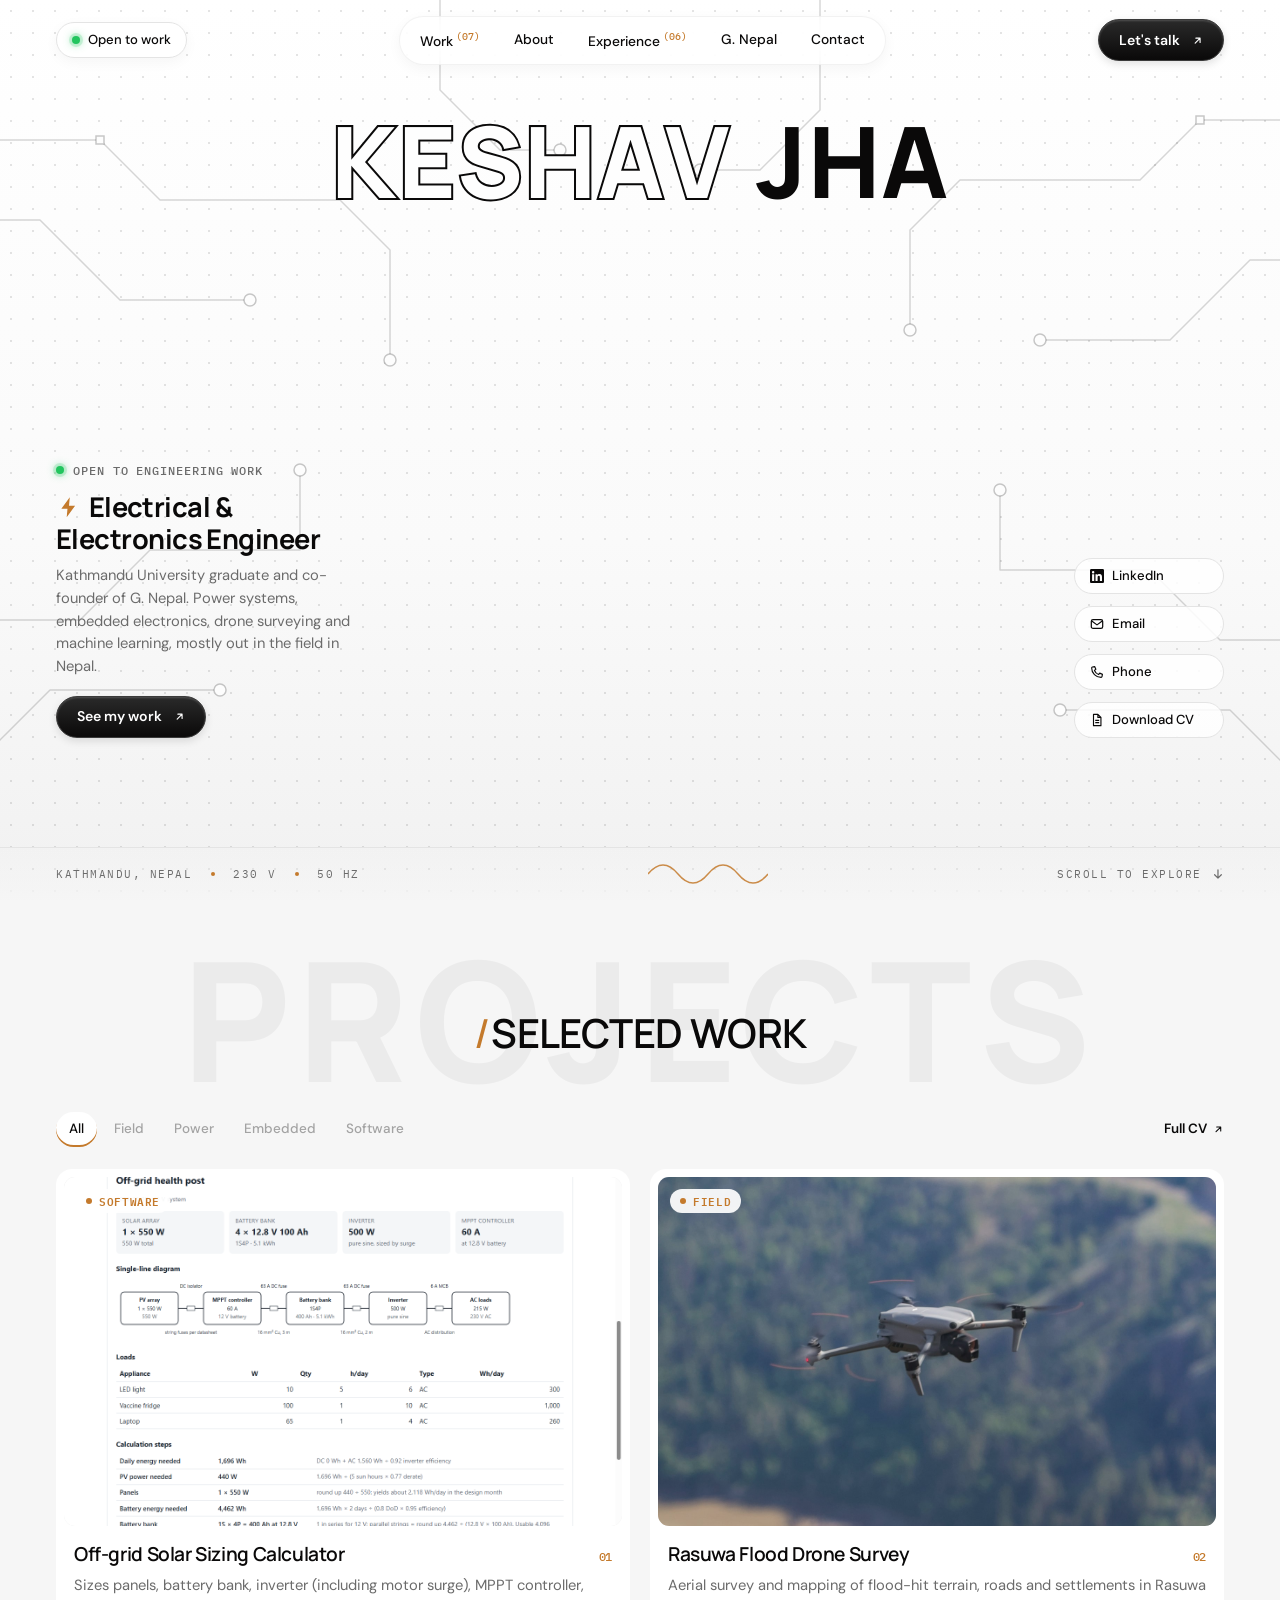
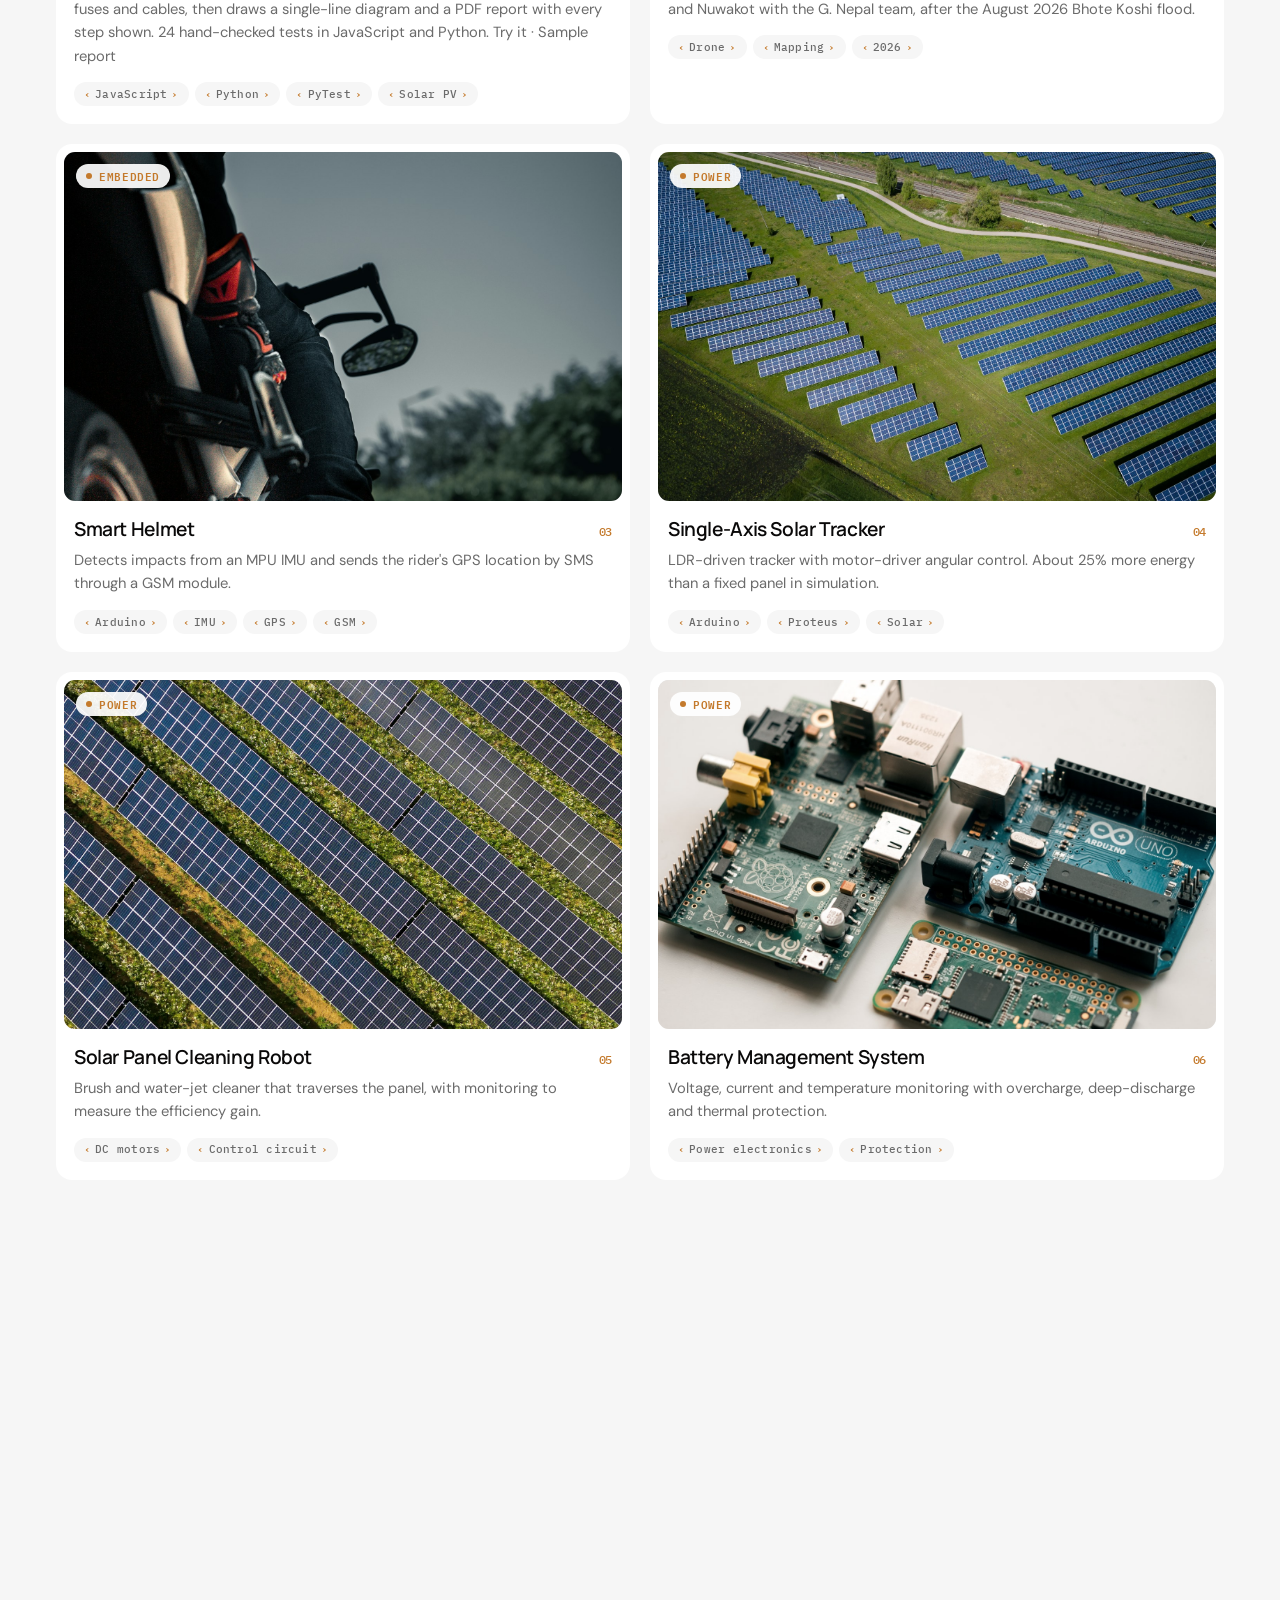
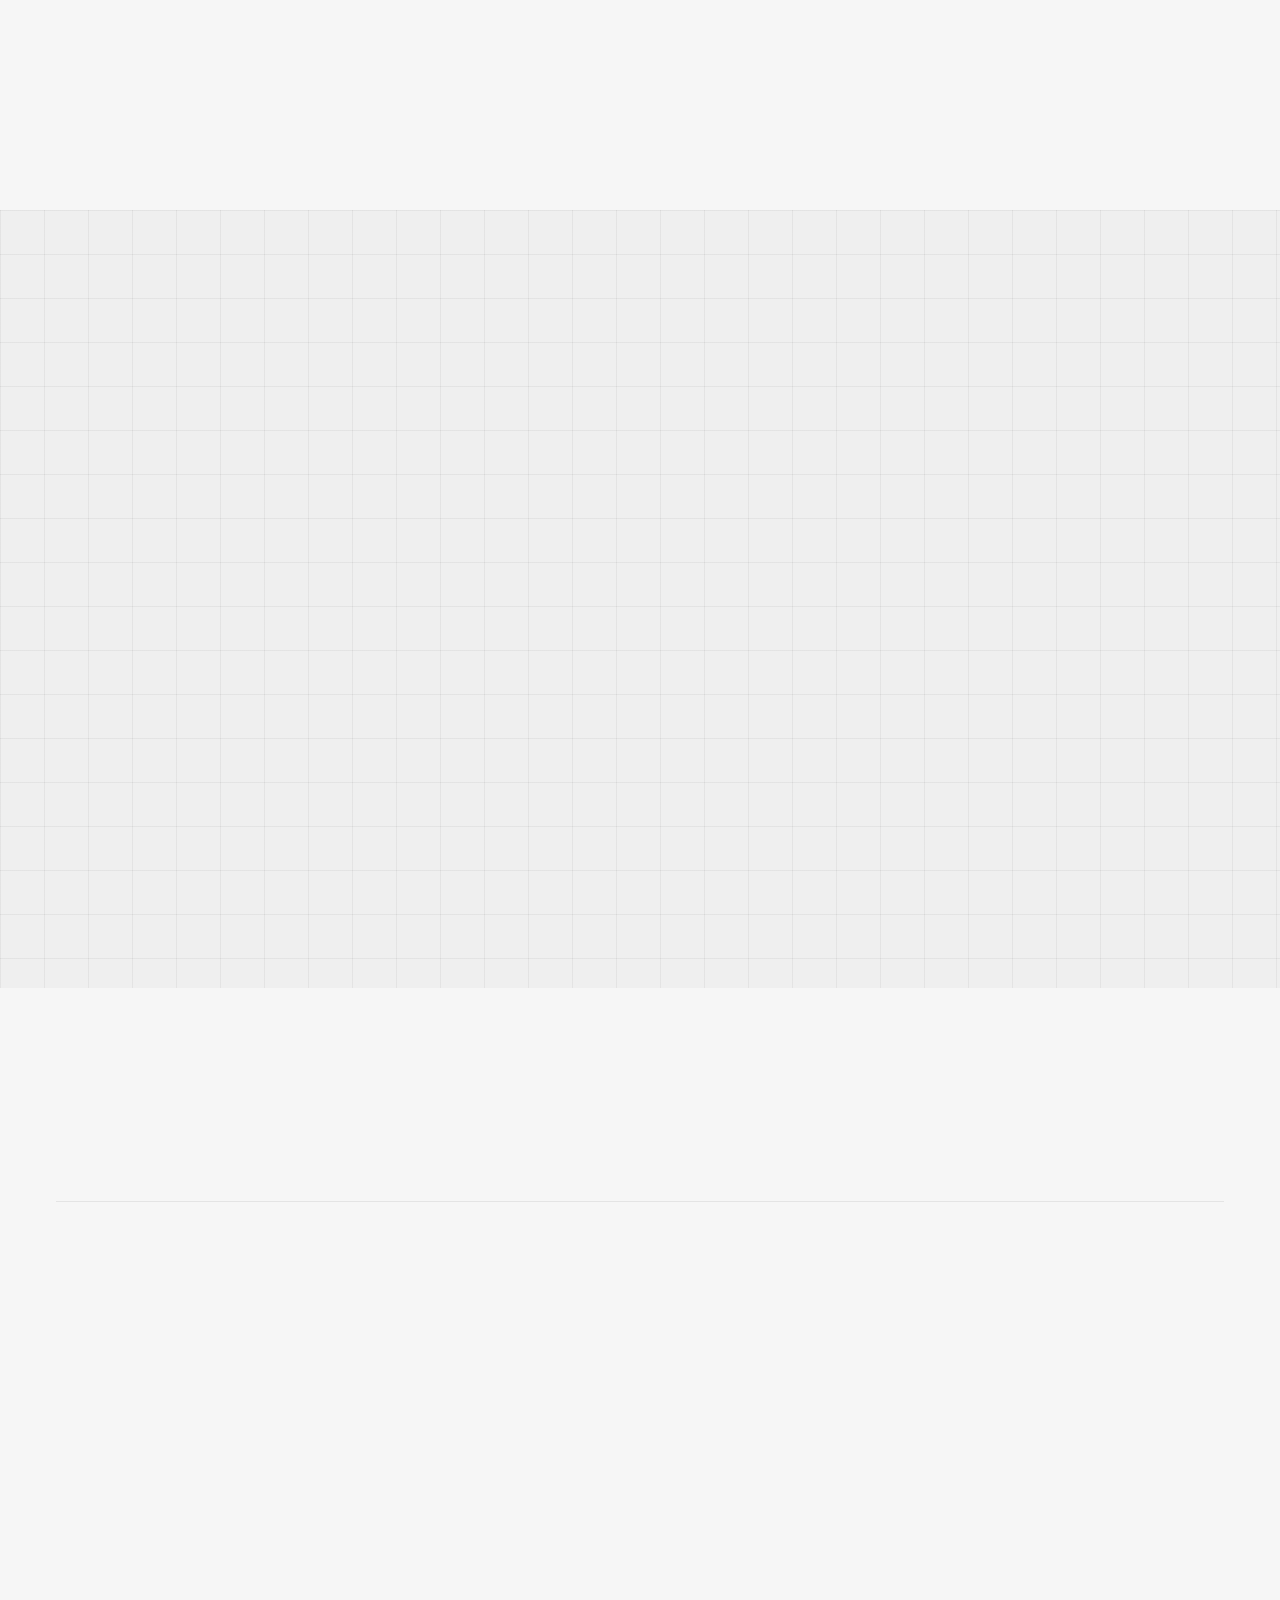
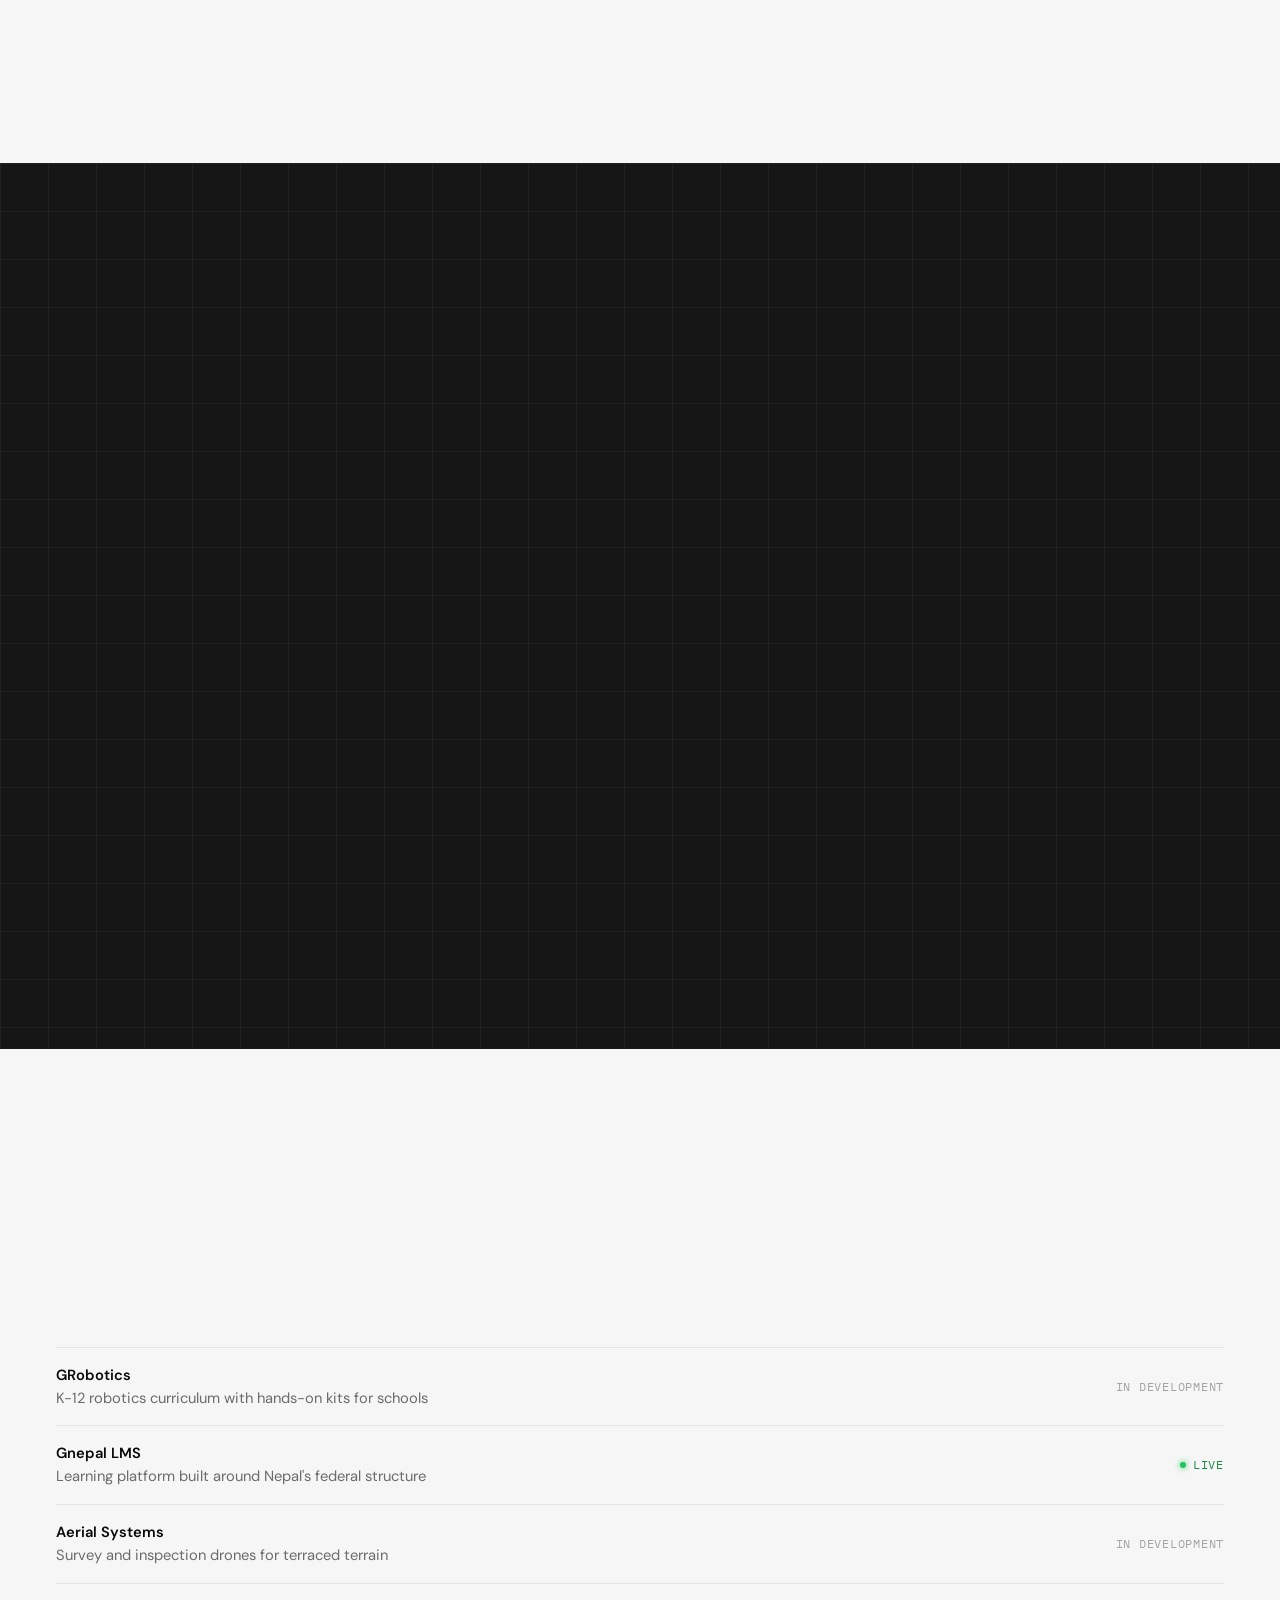
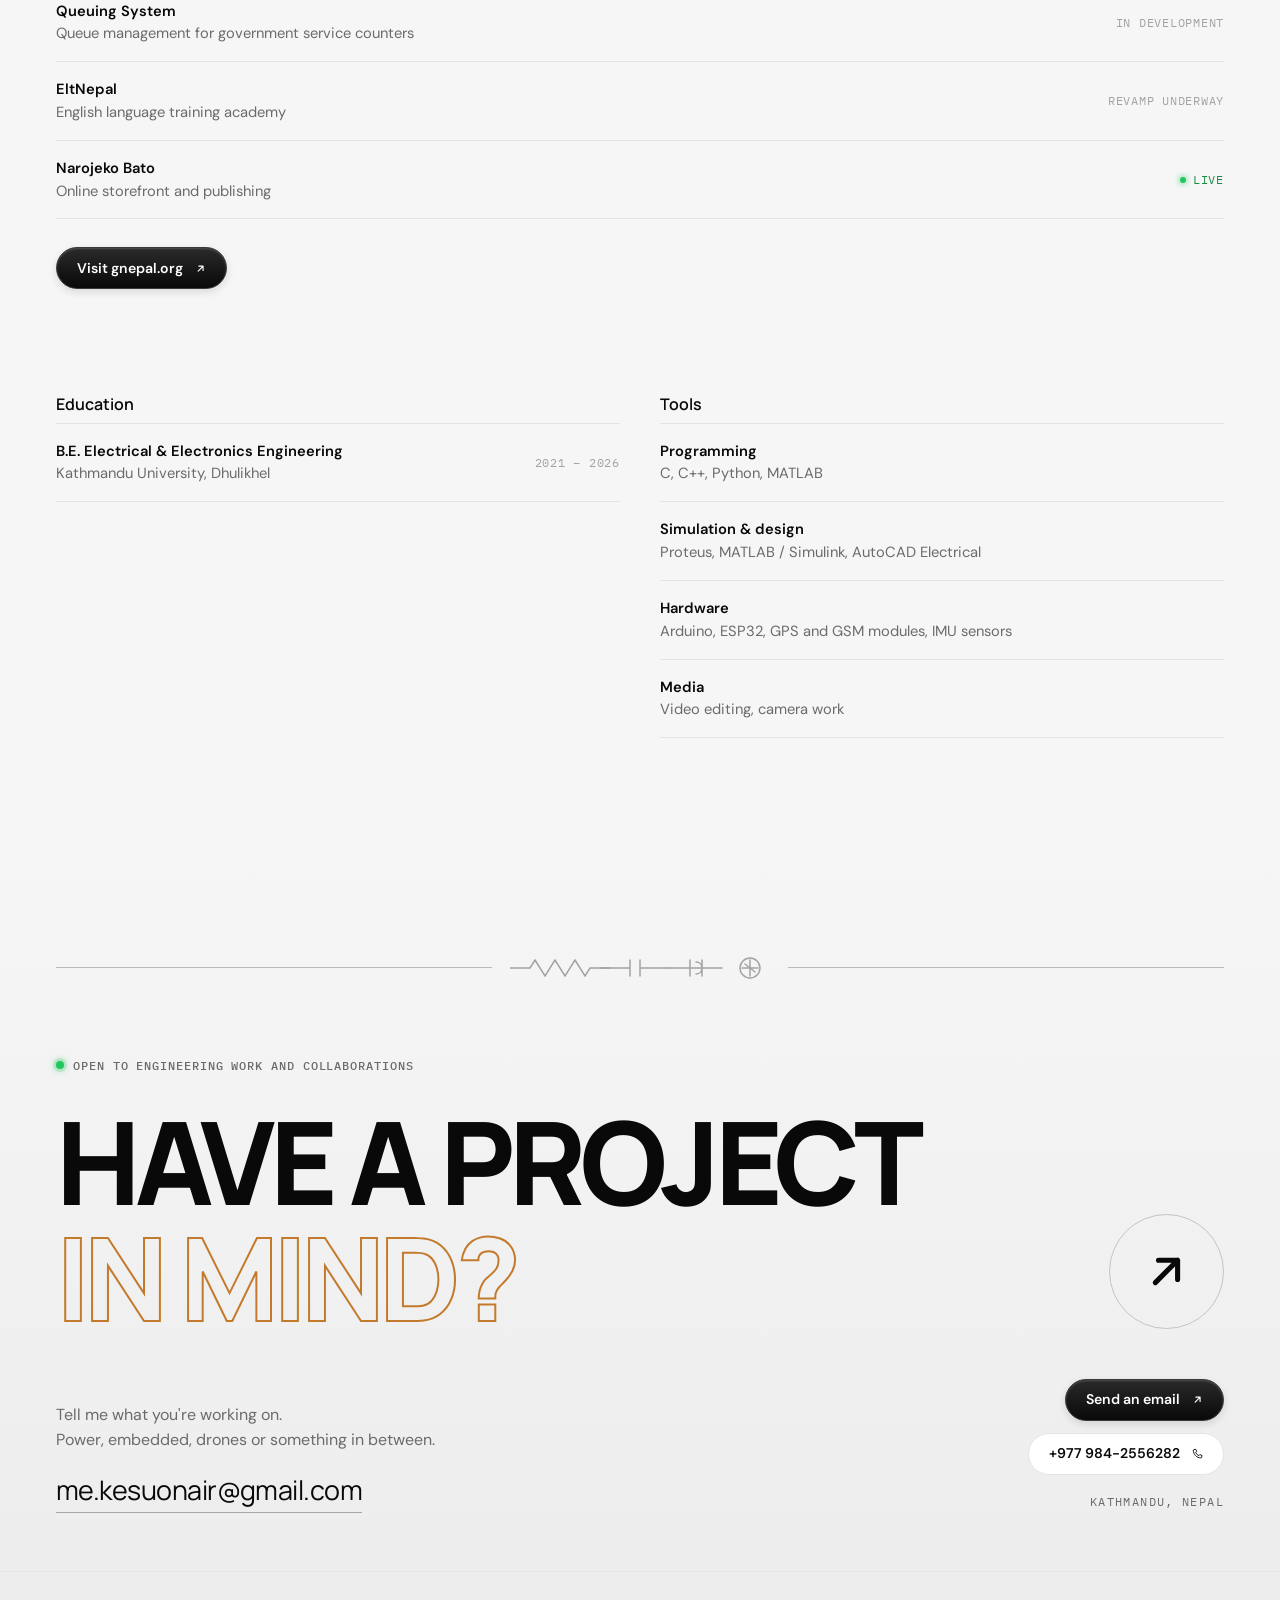
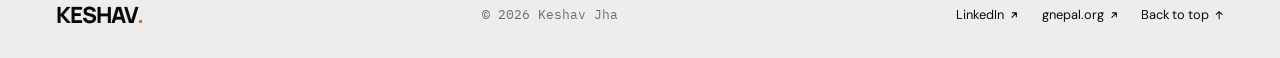
==== index.html @ dfeda7d0 "Portfolio site with solar sizing tool" ====
<!DOCTYPE html>
<html lang="en">
<head>
  <meta charset="UTF-8">
  <meta name="viewport" content="width=device-width, initial-scale=1.0">
  <title>Keshav Jha</title>
  <meta name="description" content="Keshav Jha. Electrical and Electronics Engineer, Kathmandu University graduate. Co-founder of G. Nepal.">
  <meta property="og:title" content="Keshav Jha">
  <meta property="og:description" content="Electrical and Electronics Engineer. Co-founder of G. Nepal.">
  <meta property="og:type" content="website">
  <link rel="preconnect" href="https://fonts.googleapis.com">
  <link rel="preconnect" href="https://fonts.gstatic.com" crossorigin>
  <link href="https://fonts.googleapis.com/css2?family=Manrope:wght@500;600;700;800&family=DM+Sans:ital,opsz,wght@0,9..40,400;0,9..40,500;0,9..40,600;1,9..40,400&family=IBM+Plex+Mono:wght@400;500&display=swap" rel="stylesheet">
  <link rel="stylesheet" href="style.css">
  <link rel="icon" href="data:image/svg+xml,<svg xmlns='http://www.w3.org/2000/svg' viewBox='0 0 100 100'><rect width='100' height='100' rx='20' fill='%230a0909'/><text x='50' y='68' font-size='52' font-family='Arial' font-weight='700' fill='%23fdfdfd' text-anchor='middle'>K</text></svg>">
</head>
<body>

  <svg width="0" height="0" style="position:absolute" aria-hidden="true">
    <symbol id="i-arrow" viewBox="0 0 16 16"><path d="M4.5 11.5l7-7M5.5 4.5h6v6" fill="none" stroke="currentColor" stroke-width="1.6" stroke-linecap="round" stroke-linejoin="round"/></symbol>
    <symbol id="i-down" viewBox="0 0 16 16"><path d="M8 2.5v11M3.5 9L8 13.5 12.5 9" fill="none" stroke="currentColor" stroke-width="1.6" stroke-linecap="round" stroke-linejoin="round"/></symbol>
    <symbol id="i-up" viewBox="0 0 16 16"><path d="M8 13.5v-11M3.5 7L8 2.5 12.5 7" fill="none" stroke="currentColor" stroke-width="1.6" stroke-linecap="round" stroke-linejoin="round"/></symbol>
    <symbol id="i-plus" viewBox="0 0 16 16"><path d="M8 2.5v11M2.5 8h11" fill="none" stroke="currentColor" stroke-width="1.6" stroke-linecap="round"/></symbol>
    <symbol id="i-linkedin" viewBox="0 0 16 16"><path fill="currentColor" d="M1.5 0h13C15.33 0 16 .67 16 1.5v13c0 .83-.67 1.5-1.5 1.5h-13C.67 16 0 15.33 0 14.5v-13C0 .67.67 0 1.5 0zM2.4 6v7.6h2.4V6H2.4zm1.2-3.8a1.4 1.4 0 100 2.8 1.4 1.4 0 000-2.8zM6.3 6v7.6h2.4V9.8c0-1 .2-2 1.4-2 1.2 0 1.2 1.1 1.2 2.1v3.7h2.4V9.4c0-2.1-.45-3.6-2.9-3.6-1.2 0-1.95.65-2.3 1.25V6H6.3z"/></symbol>
    <symbol id="i-mail" viewBox="0 0 16 16"><rect x="1.5" y="3" width="13" height="10" rx="2" fill="none" stroke="currentColor" stroke-width="1.4"/><path d="M2 4.5l6 4.5 6-4.5" fill="none" stroke="currentColor" stroke-width="1.4" stroke-linejoin="round"/></symbol>
    <symbol id="i-phone" viewBox="0 0 16 16"><path d="M5.3 1.8l1.4 3.1-1.6 1.3a8.6 8.6 0 004.7 4.7l1.3-1.6 3.1 1.4-.5 2.6c-.1.5-.5.8-1 .8C6.7 14.1 1.9 9.3 1.9 3.3c0-.5.3-.9.8-1l2.6-.5z" fill="none" stroke="currentColor" stroke-width="1.3" stroke-linejoin="round"/></symbol>
    <symbol id="i-doc" viewBox="0 0 16 16"><path d="M4 1.5h5l3.5 3.5v9.5H4z M9 1.5V5h3.5M6 8.5h4.5M6 11h4.5" fill="none" stroke="currentColor" stroke-width="1.3" stroke-linejoin="round"/></symbol>
    <symbol id="i-bolt" viewBox="0 0 16 16"><path d="M9 1.5L3.5 9h4l-.5 5.5L12.5 7h-4z" fill="currentColor"/></symbol>
    <symbol id="i-globe" viewBox="0 0 16 16"><circle cx="8" cy="8" r="6.5" fill="none" stroke="currentColor" stroke-width="1.3"/><path d="M1.5 8h13M8 1.5c2 2 2 11 0 13M8 1.5c-2 2-2 11 0 13" fill="none" stroke="currentColor" stroke-width="1.3"/></symbol>
  </svg>

  <!-- Header -->
  <header class="nav" id="nav">
    <div class="wrap">
      <a class="pill pill--status" href="#contact"><span class="dot"></span>Open to work</a>
      <nav class="nav-links" id="navLinks" aria-label="Sections">
        <a href="#work">Work<sup>(07)</sup></a>
        <a href="#about">About</a>
        <a href="#experience">Experience<sup>(06)</sup></a>
        <a href="#gnepal">G. Nepal</a>
        <a href="#contact">Contact</a>
      </nav>
      <div class="nav-right">
        <a class="btn" href="https://mail.google.com/mail/?view=cm&amp;fs=1&amp;to=me.kesuonair@gmail.com" target="_blank" rel="noopener">Let's talk <svg class="arrow"><use href="#i-arrow"/></svg></a>
        <button class="pill menu-toggle" id="menuToggle" type="button" aria-expanded="false" aria-controls="navLinks">Menu</button>
      </div>
    </div>
  </header>

  <main id="top">

    <!-- Hero -->
    <section class="hero" aria-label="Introduction">
      <svg class="traces" viewBox="0 0 1440 900" preserveAspectRatio="xMidYMid slice" aria-hidden="true">
        <g class="trace-lines" fill="none" stroke-width="1.5" stroke-linecap="round" stroke-linejoin="round">
          <path d="M0 140 H180 L240 200 H420 L470 250 V360" />
          <path d="M0 220 H120 L200 300 H330" />
          <path d="M0 620 H160 L230 550 H380 V470" />
          <path d="M60 900 V760 L130 690 H300" />
          <path d="M1440 120 H1280 L1220 180 H1040 L990 230 V330" />
          <path d="M1440 260 H1330 L1250 340 H1120" />
          <path d="M1440 640 H1300 L1230 570 H1080 V490" />
          <path d="M1380 900 V780 L1310 710 H1140" />
          <path d="M520 0 V90 L580 150 H640" />
          <path d="M900 0 V110 L840 170 H780" />
        </g>
        <g class="trace-pads" fill="none" stroke-width="1.5">
          <circle cx="470" cy="360" r="6"/><circle cx="330" cy="300" r="6"/><circle cx="380" cy="470" r="6"/><circle cx="300" cy="690" r="6"/>
          <circle cx="990" cy="330" r="6"/><circle cx="1120" cy="340" r="6"/><circle cx="1080" cy="490" r="6"/><circle cx="1140" cy="710" r="6"/>
          <circle cx="640" cy="150" r="6"/><circle cx="780" cy="170" r="6"/>
          <rect x="176" y="136" width="8" height="8"/><rect x="1276" y="116" width="8" height="8"/>
        </g>
        <g class="trace-pulse" fill="none" stroke-width="2" stroke-linecap="round" stroke-linejoin="round">
          <path d="M0 140 H180 L240 200 H420 L470 250 V360" />
          <path d="M1440 640 H1300 L1230 570 H1080 V490" />
          <path d="M0 620 H160 L230 550 H380 V470" />
          <path d="M1440 120 H1280 L1220 180 H1040 L990 230 V330" />
        </g>
      </svg>
      <div class="wrap">
        <h1 class="name" id="name" aria-label="Keshav Jha">
          <span class="word outline" aria-hidden="true">Keshav</span>
          <span class="word" aria-hidden="true">Jha</span>
        </h1>

        <div class="portrait" id="portrait">
          <img src="assets/keshav.png" alt="Portrait of Keshav Jha" fetchpriority="high"
               onerror="if(!this.dataset.tried){this.dataset.tried=1;this.src='assets/keshav.jpg'}else{document.body.classList.add('no-portrait')}">
          <span class="face" id="face" role="img" aria-label="Hover or tap to see the photo in colour"></span>
        </div>

        <div class="hero-left">
          <p class="eyebrow"><span class="dot"></span>Open to engineering work</p>
          <h2><svg class="bolt"><use href="#i-bolt"/></svg>Electrical &amp; Electronics Engineer</h2>
          <p>Kathmandu University graduate and co-founder of G. Nepal. Power systems, embedded electronics, drone surveying and machine learning, mostly out in the field in Nepal.</p>
          <a class="btn" href="#work">See my work <svg class="arrow"><use href="#i-arrow"/></svg></a>
        </div>

        <div class="socials">
          <a class="pill" href="https://linkedin.com/in/keshav-jha-248236212" target="_blank" rel="noopener"><svg><use href="#i-linkedin"/></svg>LinkedIn</a>
          <a class="pill" href="https://mail.google.com/mail/?view=cm&amp;fs=1&amp;to=me.kesuonair@gmail.com" target="_blank" rel="noopener"><svg><use href="#i-mail"/></svg>Email</a>
          <a class="pill" href="tel:+9779842556282"><svg><use href="#i-phone"/></svg>Phone</a>
          <a class="pill" href="cv/Keshav_Jha_CV.pdf" target="_blank" rel="noopener"><svg><use href="#i-doc"/></svg>Download CV</a>
        </div>
      </div>

      <div class="hero-foot">
        <div class="wrap">
          <span>Kathmandu, Nepal <i class="sep"></i> 230 V <i class="sep"></i> 50 Hz</span>
          <svg class="sine" viewBox="0 0 120 20" aria-hidden="true"><path d="M0 10 C10 -2 20 -2 30 10 S50 22 60 10 S80 -2 90 10 S110 22 120 10" fill="none" stroke="currentColor" stroke-width="1.5"/></svg>
          <a href="#work">Scroll to explore <svg class="arrow"><use href="#i-down"/></svg></a>
        </div>
      </div>
    </section>

    <!-- Work -->
    <section class="sec" id="work">
      <div class="wrap">
        <div class="head center">
          <p class="ghost rv" aria-hidden="true">Projects</p>
          <h2 class="rv"><span class="slash">/</span>Selected Work</h2>
        </div>

        <div class="work-bar rv">
          <div class="tabs" id="tabs" role="group" aria-label="Filter projects">
            <button type="button" data-filter="all" aria-pressed="true">All</button>
            <button type="button" data-filter="field" aria-pressed="false">Field</button>
            <button type="button" data-filter="power" aria-pressed="false">Power</button>
            <button type="button" data-filter="embedded" aria-pressed="false">Embedded</button>
            <button type="button" data-filter="software" aria-pressed="false">Software</button>
          </div>
          <a class="view-all" href="cv/Keshav_Jha_CV.pdf" target="_blank" rel="noopener">Full CV <svg class="arrow"><use href="#i-arrow"/></svg></a>
        </div>

        <div class="cards" id="cards">
          <article class="card rv" data-cat="power software">
            <a class="thumb" href="tools/solar-sizing/index.html" target="_blank" rel="noopener" aria-label="Open the off-grid solar sizing calculator">
              <img class="cover" src="assets/project-solar-tool.png" alt="" loading="lazy" onerror="this.remove()">
              <span class="badge">Software</span>
            </a>
            <div class="card-body">
              <h3>Off-grid Solar Sizing Calculator <span>01</span></h3>
              <p>Sizes panels, battery bank, inverter (including motor surge), MPPT controller, fuses and cables, then draws a single-line diagram and a PDF report with every step shown. 24 hand-checked tests in JavaScript and Python. <a href="tools/solar-sizing/index.html" target="_blank" rel="noopener">Try it</a> · <a href="tools/solar-sizing/sample-report.pdf" target="_blank" rel="noopener">Sample report</a></p>
              <div class="tags"><span>JavaScript</span><span>Python</span><span>PyTest</span><span>Solar PV</span></div>
            </div>
          </article>

          <article class="card rv" data-cat="field">
            <div class="thumb">
              <img class="cover" src="assets/project-rasuwa.jpg" alt="" loading="lazy" onerror="this.remove()">
              <span class="badge">Field</span>
            </div>
            <div class="card-body">
              <h3>Rasuwa Flood Drone Survey <span>02</span></h3>
              <p>Aerial survey and mapping of flood-hit terrain, roads and settlements in Rasuwa and Nuwakot with the G. Nepal team, after the August 2026 Bhote Koshi flood.</p>
              <div class="tags"><span>Drone</span><span>Mapping</span><span>2026</span></div>
            </div>
          </article>

          <article class="card rv" data-cat="embedded">
            <div class="thumb">
              <img class="cover" src="assets/project-helmet.jpg" alt="" loading="lazy" onerror="this.remove()">
              <span class="badge">Embedded</span>
            </div>
            <div class="card-body">
              <h3>Smart Helmet <span>03</span></h3>
              <p>Detects impacts from an MPU IMU and sends the rider's GPS location by SMS through a GSM module.</p>
              <div class="tags"><span>Arduino</span><span>IMU</span><span>GPS</span><span>GSM</span></div>
            </div>
          </article>

          <article class="card rv" data-cat="power embedded">
            <div class="thumb">
              <img class="cover" src="assets/project-tracker.jpg" alt="" loading="lazy" onerror="this.remove()">
              <span class="badge">Power</span>
            </div>
            <div class="card-body">
              <h3>Single-Axis Solar Tracker <span>04</span></h3>
              <p>LDR-driven tracker with motor-driver angular control. About 25% more energy than a fixed panel in simulation.</p>
              <div class="tags"><span>Arduino</span><span>Proteus</span><span>Solar</span></div>
            </div>
          </article>

          <article class="card rv" data-cat="power">
            <div class="thumb">
              <img class="cover" src="assets/project-cleaner.jpg" alt="" loading="lazy" onerror="this.remove()">
              <span class="badge">Power</span>
            </div>
            <div class="card-body">
              <h3>Solar Panel Cleaning Robot <span>05</span></h3>
              <p>Brush and water-jet cleaner that traverses the panel, with monitoring to measure the efficiency gain.</p>
              <div class="tags"><span>DC motors</span><span>Control circuit</span></div>
            </div>
          </article>

          <article class="card rv" data-cat="power">
            <div class="thumb">
              <img class="cover" src="assets/project-bms.jpg" alt="" loading="lazy" onerror="this.remove()">
              <span class="badge">Power</span>
            </div>
            <div class="card-body">
              <h3>Battery Management System <span>06</span></h3>
              <p>Voltage, current and temperature monitoring with overcharge, deep-discharge and thermal protection.</p>
              <div class="tags"><span>Power electronics</span><span>Protection</span></div>
            </div>
          </article>

          <article class="card rv" data-cat="embedded">
            <div class="thumb">
              <img class="cover" src="assets/project-alarm.jpg" alt="" loading="lazy" onerror="this.remove()">
              <span class="badge">Embedded</span>
            </div>
            <div class="card-body">
              <h3>Laser Security Alarm <span>07</span></h3>
              <p>LDR and laser intrusion detector with a latching 555 alarm. Simulated in Proteus, then built on a PCB.</p>
              <div class="tags"><span>LM358</span><span>555 timer</span><span>PCB</span></div>
            </div>
          </article>
        </div>
      </div>
    </section>

    <!-- About -->
    <section class="sec about" id="about">
      <div class="wrap about-grid">
        <p class="eyebrow rv">A little about me</p>
        <div>
          <h2 class="rv">Hey, my name's Keshav.<br><span class="muted">I like building things that get used.</span></h2>
          <p class="rv">Electrical and Electronics Engineer, graduated from Kathmandu University in 2026. Most of my coursework and project work was on the power side: hydropower, transmission, protection and solar.</p>
          <p class="rv">That included a short internship at the Nupche Likhu Hydropower Project and an agrivoltaics pilot in Dhulikhel with the Nepal Technology Innovation Center. Alongside that, embedded work with Arduino and ESP32, usually simulated in Proteus or MATLAB first, some machine learning in Python, and video editing and camera work when a project needs it.</p>
          <p class="rv">G. Nepal is a small company a few of us started in Kathmandu. It works on robotics, drones, AI and STEM education for schools and government offices. After the Bhote Koshi flood in August 2026 the team, including me, was sent to Rasuwa and Nuwakot for drone surveying and mapping.</p>
          <a class="btn light rv" href="cv/Keshav_Jha_CV.pdf" target="_blank" rel="noopener">Download my CV <svg class="arrow"><use href="#i-down"/></svg></a>
        </div>
      </div>
    </section>

    <!-- What I do -->
    <section class="sec" id="services">
      <div class="wrap">
        <div class="head left">
          <p class="ghost rv" aria-hidden="true">Skills</p>
          <h2 class="rv"><span class="slash">/</span>What I do</h2>
        </div>

        <div class="services" id="services-list">
          <div class="svc rv">
            <button type="button" class="svc-row" aria-expanded="false" aria-controls="svc1">
              <span class="num">[01]</span><h3>Power systems &amp; renewable energy</h3>
              <span class="icon"><svg class="arr"><use href="#i-arrow"/></svg><svg class="x"><use href="#i-plus"/></svg></span>
            </button>
            <div class="svc-panel" id="svc1"><div><p>Hydropower, switchyard and protection work from the Nupche Likhu internship and the Banepa 66/11 kV substation field study. Solar PV sizing and yield estimation from the agrivoltaics pilot.</p></div></div>
            <div class="svc-img" aria-hidden="true"><img src="assets/hero-1.jpg" alt="" loading="lazy" onerror="this.parentNode.remove()"></div>
          </div>

          <div class="svc rv">
            <button type="button" class="svc-row" aria-expanded="false" aria-controls="svc2">
              <span class="num">[02]</span><h3>Embedded electronics</h3>
              <span class="icon"><svg class="arr"><use href="#i-arrow"/></svg><svg class="x"><use href="#i-plus"/></svg></span>
            </button>
            <div class="svc-panel" id="svc2"><div><p>Arduino and ESP32 builds with IMU, GPS and GSM modules. Circuits are simulated in Proteus or MATLAB before they go on a board.</p></div></div>
            <div class="svc-img" aria-hidden="true"><img src="assets/hero-2.jpg" alt="" loading="lazy" onerror="this.parentNode.remove()"></div>
          </div>

          <div class="svc rv">
            <button type="button" class="svc-row" aria-expanded="false" aria-controls="svc3">
              <span class="num">[03]</span><h3>Drone surveying &amp; mapping</h3>
              <span class="icon"><svg class="arr"><use href="#i-arrow"/></svg><svg class="x"><use href="#i-plus"/></svg></span>
            </button>
            <div class="svc-panel" id="svc3"><div><p>Aerial survey and mapping of terrain, roads, bridges and settlements. Most recently in Rasuwa and Nuwakot after the 2026 Bhote Koshi flood, on deployment through the Prime Minister's Office.</p></div></div>
            <div class="svc-img" aria-hidden="true"><img src="assets/hero-3.jpg" alt="" loading="lazy" onerror="this.parentNode.remove()"></div>
          </div>

          <div class="svc rv">
            <button type="button" class="svc-row" aria-expanded="false" aria-controls="svc4">
              <span class="num">[04]</span><h3>AI &amp; machine learning</h3>
              <span class="icon"><svg class="arr"><use href="#i-arrow"/></svg><svg class="x"><use href="#i-plus"/></svg></span>
            </button>
            <div class="svc-panel" id="svc4"><div><p>Model development, training and evaluation in Python, and the data and digital systems side of G. Nepal's products, including the Gnepal LMS platform.</p></div></div>
            <div class="svc-img" aria-hidden="true"><img src="assets/hero-4.jpg" alt="" loading="lazy" onerror="this.parentNode.remove()"></div>
          </div>

          <div class="svc rv">
            <button type="button" class="svc-row" aria-expanded="false" aria-controls="svc5">
              <span class="num">[05]</span><h3>Video &amp; camera work</h3>
              <span class="icon"><svg class="arr"><use href="#i-arrow"/></svg><svg class="x"><use href="#i-plus"/></svg></span>
            </button>
            <div class="svc-panel" id="svc5"><div><p>Editing and camera work for project documentation and for G. Nepal's outreach with schools and government offices.</p></div></div>
            <div class="svc-img" aria-hidden="true"><img src="assets/hero-5.jpg" alt="" loading="lazy" onerror="this.parentNode.remove()"></div>
          </div>
        </div>
      </div>
    </section>

    <!-- Experience -->
    <section class="sec exp" id="experience">
      <div class="wrap">
        <div class="head left">
          <p class="ghost rv" aria-hidden="true">Journey</p>
          <h2 class="rv"><span class="slash">/</span>Experience</h2>
          <span class="aside rv">2021 – present</span>
        </div>

        <div class="jobs" id="jobs">
          <div class="job rv">
            <button type="button" class="job-row" aria-expanded="false" aria-controls="job1">
              <span><b>G. Nepal Pvt. Ltd.</b><span class="role">Co-founder · Kathmandu</span></span>
              <span class="when">2026 – present</span>
            </button>
            <div class="job-detail" id="job1"><div><ul>
              <li>Technology and R&amp;D company working on robotics, drones, AI, renewable energy and STEM education.</li>
              <li>Company strategy and engagement with government offices and schools.</li>
              <li>The AI, machine learning and digital systems side of the work, including the Gnepal LMS platform.</li>
            </ul></div></div>
          </div>

          <div class="job rv">
            <button type="button" class="job-row" aria-expanded="false" aria-controls="job2">
              <span><b>Rasuwa Flood Response</b><span class="role">Drone surveying and mapping · G. Nepal team, deployed through the Prime Minister's Office</span></span>
              <span class="when">Aug – Sep 2026</span>
            </button>
            <div class="job-detail" id="job2"><div><ul>
              <li>Went to Rasuwa and Nuwakot with G. Nepal's pilots and team after the 26 August 2026 Bhote Koshi flash flood.</li>
              <li>Aerial survey and mapping of damaged terrain, settlements, roads and bridges along the Rasuwa and Trishuli corridor for search, rescue and relief planning.</li>
            </ul></div></div>
          </div>

          <div class="job rv">
            <button type="button" class="job-row" aria-expanded="false" aria-controls="job3">
              <span><b>Agrivoltaics Research and Demonstration Project</b><span class="role">Nepal Technology Innovation Center (NTIC) · Funded by Prof. Sujith Ravi, Temple University · Dhulikhel</span></span>
              <span class="when">Completed</span>
            </button>
            <div class="job-detail" id="job3"><div><ul>
              <li>Electrical design and configuration of a pilot system that grows crops under solar PV.</li>
              <li>System sizing, structural layout planning, energy yield estimation and field monitoring of generation performance.</li>
            </ul></div></div>
          </div>

          <div class="job rv">
            <button type="button" class="job-row" aria-expanded="false" aria-controls="job4">
              <span><b>Nupche Likhu Hydropower Project</b><span class="role">Engineering Intern</span></span>
              <span class="when">1 month</span>
            </button>
            <div class="job-detail" id="job4"><div><ul>
              <li>Turbines, generators and auxiliary equipment on the generation side.</li>
              <li>Switchyard operations with circuit breakers, isolators, CTs, PTs and protection systems.</li>
              <li>Transmission line configuration, protection coordination and grid interconnection.</li>
            </ul></div></div>
          </div>

          <div class="job rv">
            <button type="button" class="job-row" aria-expanded="false" aria-controls="job5">
              <span><b>KU Leadership and Professional Development Club</b><span class="role">Secretary</span></span>
              <span class="when">1 year</span>
            </button>
            <div class="job-detail" id="job5"><div><ul>
              <li>Coordinated technical and professional development events.</li>
              <li>Managed official documentation and communication.</li>
            </ul></div></div>
          </div>

          <div class="job rv">
            <button type="button" class="job-row" aria-expanded="false" aria-controls="job6">
              <span><b>Kathmandu University</b><span class="role">B.E. Electrical &amp; Electronics Engineering · Dhulikhel</span></span>
              <span class="when">2021 – 2026</span>
            </button>
            <div class="job-detail" id="job6"><div><ul>
              <li>Power systems, switchgear and protection, control systems, embedded electronics.</li>
              <li>Field study of the Banepa 66/11 kV grid substation.</li>
            </ul></div></div>
          </div>
        </div>
      </div>
    </section>

    <!-- G. Nepal -->
    <section class="sec" id="gnepal">
      <div class="wrap">
        <div class="head left">
          <p class="ghost rv" aria-hidden="true">Company</p>
          <h2 class="rv"><span class="slash">/</span>G. Nepal</h2>
          <a class="aside rv" href="https://gnepal.org" target="_blank" rel="noopener">gnepal.org</a>
        </div>

        <p class="lead rv">A technology and R&amp;D company in Kathmandu. We research and prototype things internally, use them ourselves, then release them. Current ventures:</p>

        <ul class="rows rv">
          <li><span><b>GRobotics</b><i>K-12 robotics curriculum with hands-on kits for schools</i></span><span>In development</span></li>
          <li><span><b>Gnepal LMS</b><i>Learning platform built around Nepal's federal structure</i></span><span class="live">Live</span></li>
          <li><span><b>Aerial Systems</b><i>Survey and inspection drones for terraced terrain</i></span><span>In development</span></li>
          <li><span><b>Queuing System</b><i>Queue management for government service counters</i></span><span>In development</span></li>
          <li><span><b>EltNepal</b><i>English language training academy</i></span><span>Revamp underway</span></li>
          <li><span><b>Narojeko Bato</b><i>Online storefront and publishing</i></span><span class="live">Live</span></li>
        </ul>

        <a class="btn rv" href="https://gnepal.org" target="_blank" rel="noopener">Visit gnepal.org <svg class="arrow"><use href="#i-arrow"/></svg></a>
      </div>
    </section>

    <!-- Education and skills -->
    <section class="sec" id="education" style="padding-top:0">
      <div class="wrap">
        <div class="edu-grid rv">
          <div>
            <h3>Education</h3>
            <ul class="rows">
              <li><span><b>B.E. Electrical &amp; Electronics Engineering</b><i>Kathmandu University, Dhulikhel</i></span><span>2021 – 2026</span></li>
            </ul>
          </div>
          <div>
            <h3>Tools</h3>
            <ul class="rows">
              <li><span><b>Programming</b><i>C, C++, Python, MATLAB</i></span><span></span></li>
              <li><span><b>Simulation &amp; design</b><i>Proteus, MATLAB / Simulink, AutoCAD Electrical</i></span><span></span></li>
              <li><span><b>Hardware</b><i>Arduino, ESP32, GPS and GSM modules, IMU sensors</i></span><span></span></li>
              <li><span><b>Media</b><i>Video editing, camera work</i></span><span></span></li>
            </ul>
          </div>
        </div>
      </div>
    </section>

  </main>

  <!-- Contact -->
  <section class="contact" id="contact">
    <div class="schematic" aria-hidden="true">
      <span class="wire"></span>
      <svg viewBox="0 0 260 24" class="symbols"><g fill="none" stroke="currentColor" stroke-width="1.5" stroke-linejoin="round" stroke-linecap="round">
        <path d="M0 12h20l5-8 10 16 10-16 10 16 10-16 10 16 5-8h20"/>
        <path d="M90 12h30M120 4v16M130 4v16M130 12h30"/>
        <path d="M160 12h20M180 4v16M180 12h6M186 6c8 0 8 12 0 12M186 12h6M192 4v16M192 12h20"/>
        <circle cx="240" cy="12" r="10"/><path d="M232 12h16M240 4v16" stroke-dasharray="0 0"/><path d="M235 8l10 8"/>
      </g></svg>
      <span class="wire"></span>
    </div>
    <div class="wrap">
      <p class="eyebrow rv"><span class="dot"></span>Open to engineering work and collaborations</p>
      <h2 class="rv">Have a project<br><span class="outline">in mind?</span>
        <a class="circle" href="https://mail.google.com/mail/?view=cm&amp;fs=1&amp;to=me.kesuonair@gmail.com" target="_blank" rel="noopener" aria-label="Email Keshav"><svg><use href="#i-arrow"/></svg></a>
      </h2>
      <div class="contact-details rv">
        <div>
          <p>Tell me what you're working on.<br>Power, embedded, drones or something in between.</p>
          <a class="email" href="https://mail.google.com/mail/?view=cm&amp;fs=1&amp;to=me.kesuonair@gmail.com" target="_blank" rel="noopener">me.kesuonair@gmail.com</a>
        </div>
        <div class="contact-actions">
          <a class="btn" href="https://mail.google.com/mail/?view=cm&amp;fs=1&amp;to=me.kesuonair@gmail.com" target="_blank" rel="noopener">Send an email <svg class="arrow"><use href="#i-arrow"/></svg></a>
          <a class="btn light" href="tel:+9779842556282">+977 984-2556282 <svg class="arrow"><use href="#i-phone"/></svg></a>
          <span>Kathmandu, Nepal</span>
        </div>
      </div>
    </div>
  </section>

  <footer class="foot">
    <div class="wrap">
      <a class="wordmark" href="#top">Keshav<span>.</span></a>
      <p>© <span id="year"></span> Keshav Jha</p>
      <div>
        <a href="https://linkedin.com/in/keshav-jha-248236212" target="_blank" rel="noopener">LinkedIn <svg class="arrow"><use href="#i-arrow"/></svg></a>
        <a href="https://gnepal.org" target="_blank" rel="noopener">gnepal.org <svg class="arrow"><use href="#i-arrow"/></svg></a>
        <a href="#top">Back to top <svg class="arrow"><use href="#i-up"/></svg></a>
      </div>
    </div>
  </footer>

  <script src="script.js"></script>
</body>
</html>
---- style.css ----
/* ============================================================
   Keshav Jha — personal site
   Layout after Dymas Alfin's "Personal Portfolio Website — Animations"
   (Dribbble shot 26995447): light paper page, oversized outlined
   name behind a centred portrait, pill nav, ghost section titles,
   accordion rows, dark experience band, big contact headline.
   ============================================================ */

:root {
  --paper: #f6f6f6;
  --white: #ffffff;
  --ink: #0a0909;
  --ink-2: #6b6b6b;
  --ink-3: #a3a3a3;
  --line: #e4e4e4;
  --soft: #efefef;
  --dark: #161616;
  --dark-2: #2a2a2a;
  --green: #22c55e;
  --head: 'Manrope', 'Helvetica Neue', Arial, sans-serif;
  --body: 'DM Sans', 'Helvetica Neue', Arial, sans-serif;
  --mono: 'IBM Plex Mono', 'SFMono-Regular', Consolas, monospace;
  --accent: #c47a2c;   /* copper, like a PCB trace */
  --accent-soft: rgba(196,122,44,.14);
  --max: 1280px;
  --pad: clamp(16px, 4.5vw, 56px);
  --ease: cubic-bezier(.22, 1, .36, 1);
}

* { box-sizing: border-box; }
html { -webkit-text-size-adjust: 100%; scroll-behavior: smooth; overflow-x: clip; }
body {
  margin: 0;
  background: var(--paper);
  color: var(--ink);
  font-family: var(--body);
  font-size: 16px;
  line-height: 1.55;
  -webkit-font-smoothing: antialiased;
  overflow-x: clip;
}
body.locked { overflow: hidden; }
a { color: inherit; text-decoration: none; }
button { font: inherit; color: inherit; background: none; border: 0; padding: 0; cursor: pointer; }
img { max-width: 100%; display: block; }
h1, h2, h3 { font-family: var(--head); margin: 0; }
p { margin: 0 0 1em; }
ul { margin: 0; padding: 0; list-style: none; }
:focus-visible { outline: 2px solid var(--ink); outline-offset: 3px; border-radius: 6px; }
::selection { background: var(--ink); color: var(--paper); }

.wrap { max-width: var(--max); margin: 0 auto; padding-inline: var(--pad); }
.arrow { width: .8em; height: .8em; flex: none; }
.muted { color: #9a9a9a; }

/* ---------- pills and buttons ---------- */
.pill {
  display: inline-flex; align-items: center; gap: 8px;
  height: 36px; padding: 0 15px; border-radius: 999px;
  background: var(--white); border: 1px solid var(--line);
  font-size: .82rem; font-weight: 500; white-space: nowrap;
  transition: border-color .25s, background-color .25s, transform .3s var(--ease);
}
.pill:hover { border-color: var(--ink); transform: translateY(-2px); }
.pill svg { width: 14px; height: 14px; }
.dot { width: 8px; height: 8px; border-radius: 50%; background: var(--green); box-shadow: 0 0 0 3px rgba(34,197,94,.18); flex: none; }

.btn {
  display: inline-flex; align-items: center; gap: 12px;
  height: 42px; padding: 0 20px; border-radius: 999px;
  background: linear-gradient(#2a2a2a, var(--ink)); color: #fff;
  border: 1px solid #3a3a3a; box-shadow: 0 3px 8px rgba(0,0,0,.12), inset 0 1px 2px rgba(255,255,255,.18);
  font-size: .88rem; font-weight: 600; white-space: nowrap;
  transition: transform .3s var(--ease), background-color .25s, box-shadow .3s;
}
.btn:hover { transform: translateY(-3px); box-shadow: 0 10px 20px -8px rgba(0,0,0,.35); }
.btn.light { background: var(--white); color: var(--ink); border: 1px solid var(--line); box-shadow: none; }
.btn.light:hover { border-color: var(--ink); }
.btn .arrow { transition: transform .3s var(--ease); }
.btn:hover .arrow { transform: translate(2px, -2px); }

/* ---------- nav ---------- */
.nav { position: fixed; top: 16px; left: 0; right: 0; z-index: 60; pointer-events: none; }
.nav .wrap { display: flex; align-items: center; justify-content: space-between; gap: 16px; }
.nav .wrap > * { pointer-events: auto; }
.nav-links {
  display: flex; gap: 4px; padding: 5px; border-radius: 999px;
  background: rgba(255,255,255,.72); backdrop-filter: blur(14px); -webkit-backdrop-filter: blur(14px);
  border: 1px solid rgba(0,0,0,.05); box-shadow: 0 4px 14px rgba(0,0,0,.04);
}
.nav-links a { padding: 7px 15px; border-radius: 999px; font-size: .86rem; font-weight: 500; transition: background-color .2s; }
.nav-links a sup { font-size: .62rem; color: var(--ink-3); margin-left: 3px; font-weight: 500; }
.nav-links a:hover { background: rgba(0,0,0,.05); }
.nav .pill { box-shadow: 0 4px 14px rgba(0,0,0,.04); }
.nav-right { display: flex; gap: 8px; align-items: center; }
.menu-toggle { display: none; }
.nav.scrolled .pill--status { opacity: 0; pointer-events: none; }
@media (max-width: 860px) {
  .nav-links { display: none; }
  .menu-toggle { display: inline-flex; }
  .nav .btn { display: none; }
  .nav.open .nav-links {
    display: flex; flex-direction: column; position: absolute; top: 48px; right: var(--pad); left: var(--pad);
    padding: 8px; border-radius: 18px; background: rgba(255,255,255,.96);
  }
  .nav.open .nav-links a { padding: 12px 14px; font-size: 1rem; }
}

/* ---------- hero ---------- */
.hero {
  position: relative; height: 100svh; min-height: 640px; max-height: 980px; overflow: hidden;
  background: linear-gradient(#ffffff 0%, #fafafa 60%, #f1f1f1 100%);
}
.hero .wrap { position: relative; height: 100%; }
.name {
  position: absolute; left: var(--pad); right: var(--pad); top: clamp(92px, 13vh, 140px);
  display: flex; justify-content: center; gap: .26em;
  font-weight: 800; line-height: .9; letter-spacing: .01em; text-transform: uppercase; white-space: nowrap;
  font-size: 12vw; z-index: 1; user-select: none;
}
.name .word { display: inline-block; }
.name .outline { color: #fefefe; -webkit-text-stroke: 4px var(--ink); paint-order: stroke fill; }
.name .ch { display: inline-block; }

.portrait {
  position: absolute; left: 50%; bottom: 0; height: min(78%, 740px); transform: translateX(-50%); z-index: 2;
  -webkit-mask-image: linear-gradient(to bottom, #000 76%, transparent 96%);
          mask-image: linear-gradient(to bottom, #000 76%, transparent 96%);
}
.portrait img {
  height: 100%; width: auto; max-width: none; object-fit: contain; object-position: bottom;
  filter: grayscale(100%); transition: filter .55s var(--ease); user-select: none; -webkit-user-drag: none;
  mix-blend-mode: multiply;
}
.portrait.on img { filter: grayscale(0); }
.face { position: absolute; left: 25%; top: 6%; width: 50%; height: 55%; border-radius: 45% 45% 40% 40%; cursor: pointer; z-index: 3; }
body.no-portrait .portrait { display: none; }

.hero-left { position: absolute; left: var(--pad); bottom: clamp(96px, 18vh, 200px); z-index: 4; max-width: 300px; }
.eyebrow { display: flex; align-items: center; gap: 9px; margin: 0 0 12px; font-size: .72rem; font-weight: 600; letter-spacing: .12em; text-transform: uppercase; color: var(--ink-2); }
.hero-left h2 { margin: 0 0 10px; font-size: 1.7rem; font-weight: 700; letter-spacing: -.02em; line-height: 1.15; }
.hero-left p:not(.eyebrow) { margin: 0 0 18px; color: var(--ink-2); font-size: .92rem; line-height: 1.55; }

.socials { position: absolute; right: var(--pad); bottom: clamp(96px, 18vh, 200px); z-index: 4; display: flex; flex-direction: column; align-items: flex-end; gap: 12px; }
.socials .pill { min-width: 150px; justify-content: flex-start; background: rgba(255,255,255,.85); }

.hero-foot { position: absolute; left: 0; right: 0; bottom: 0; z-index: 5; border-top: 1px solid var(--line); background: linear-gradient(transparent, rgba(246,246,246,.9)); }
.hero-foot .wrap { display: flex; justify-content: space-between; align-items: center; padding-block: 16px; font-size: .68rem; letter-spacing: .14em; text-transform: uppercase; color: var(--ink-2); }
.hero-foot a { display: inline-flex; align-items: center; gap: 10px; }
.hero-foot a .arrow { width: 1.1em; height: 1.1em; animation: nudge 1.8s ease-in-out infinite; }
@keyframes nudge { 0%, 100% { transform: translateY(0); } 50% { transform: translateY(4px); } }

/* hero entrance */
@media (prefers-reduced-motion: no-preference) {
  .name .ch { opacity: 0; transform: translateY(-40px); transition: opacity .8s var(--ease), transform .9s var(--ease); }
  .loaded .name .ch { opacity: 1; transform: none; }
  .portrait { opacity: 0; transform: translate(-50%, 80px); transition: opacity 1s .35s var(--ease), transform 1.2s .35s var(--ease); }
  .loaded .portrait { opacity: 1; transform: translate(-50%, 0); }
  .hero-left, .socials, .nav, .hero-foot { opacity: 0; transition: opacity .8s .9s var(--ease), transform .8s .9s var(--ease); }
  .hero-left { transform: translateX(-24px); }
  .socials { transform: translateX(24px); }
  .nav { transform: translateY(-10px); }
  .loaded .hero-left, .loaded .socials, .loaded .nav, .loaded .hero-foot { opacity: 1; transform: none; }
}

@media (max-width: 860px) {
  .hero { height: auto; min-height: 0; max-height: none; padding-top: 88px; }
  .hero .wrap { height: auto; display: flex; flex-direction: column; }
  .name { position: relative; left: 0; right: 0; top: 0; font-size: 15vw; gap: .2em; }
  .name .outline { -webkit-text-stroke: 2.4px var(--ink); }
  .portrait-clip { order: 2; overflow: hidden; margin-inline: calc(var(--pad) * -1); }
  .portrait { position: relative; left: 50%; height: min(90vw, 520px); margin-top: -4vw; margin-bottom: -6vw; order: 2; }
  .hero-left { position: relative; left: 0; bottom: 0; max-width: none; order: 3; margin-top: 24px; }
  .socials { position: relative; right: 0; bottom: 0; flex-direction: row; flex-wrap: wrap; align-items: center; order: 4; margin: 20px 0 32px; }
  .socials .pill { min-width: 0; }
  .hero-foot { position: relative; }
}

/* ---------- sections and ghost headings ---------- */
section { position: relative; }
.sec { padding-block: clamp(60px, 8vw, 110px); }
.head { position: relative; margin-bottom: clamp(28px, 4vw, 48px); }
.ghost {
  position: absolute; left: 50%; top: 50%; transform: translate(-50%, -58%); margin: 0;
  font-family: var(--head); font-weight: 800; text-transform: uppercase; font-size: clamp(4rem, 13vw, 11rem);
  letter-spacing: .04em; line-height: 1; color: rgba(0,0,0,.045); white-space: nowrap; pointer-events: none; user-select: none;
}
.head h2 { position: relative; margin: 0; font-size: clamp(1.7rem, 3.4vw, 2.5rem); font-weight: 600; letter-spacing: -.015em; text-transform: uppercase; }
.head.center { text-align: center; }
.head.left .ghost { left: 0; transform: translate(-2%, -58%); }
.head .aside { position: absolute; right: 0; top: 50%; transform: translateY(-50%); color: var(--ink-3); font-size: .85rem; }
a.aside:hover { color: var(--ink); }
@media (max-width: 600px) { .head .aside { display: none; } }

@media (prefers-reduced-motion: no-preference) {
  .rv { opacity: 0; transform: translateY(28px); transition: opacity .9s var(--ease), transform .9s var(--ease); }
  .rv.in { opacity: 1; transform: none; }
  .ghost.rv { transform: translate(-50%, -30%); }
  .ghost.rv.in { transform: translate(-50%, -58%); }
  .head.left .ghost.rv { transform: translate(-2%, -30%); }
  .head.left .ghost.rv.in { transform: translate(-2%, -58%); }
}

/* ---------- work ---------- */
.work-bar { display: flex; justify-content: space-between; align-items: center; gap: 16px; margin-bottom: 22px; flex-wrap: wrap; }
.tabs { display: flex; gap: 4px; flex-wrap: wrap; }
.tabs button { padding: 7px 13px; border-radius: 999px; font-size: .84rem; font-weight: 500; color: var(--ink-3); transition: color .2s, background-color .2s; }
.tabs button:hover { color: var(--ink); }
.tabs button[aria-pressed="true"] { color: var(--ink); background: var(--white); box-shadow: 0 1px 0 var(--line); }
.view-all { display: inline-flex; align-items: center; gap: 6px; font-size: .84rem; font-weight: 600; }
.view-all .arrow { transition: transform .3s var(--ease); }
.view-all:hover .arrow { transform: translate(2px, -2px); }

.cards { display: grid; grid-template-columns: repeat(2, minmax(0, 1fr)); gap: 20px; }
.card {
  background: var(--white); border-radius: 16px; padding: 8px 8px 18px;
  transition: transform .5s var(--ease), box-shadow .5s var(--ease), opacity .4s;
}
.card[hidden] { display: none; }
.card:hover { transform: translateY(-4px); box-shadow: 0 22px 44px -24px rgba(0,0,0,.28); }
.thumb { position: relative; aspect-ratio: 16 / 10; border-radius: 11px; overflow: hidden; background: #e9e9e9; background-image: radial-gradient(120% 90% at 30% 20%, #dcdcdc 0%, #ececec 60%); }
a.thumb { display: block; }
.thumb .cover { width: 100%; height: 100%; object-fit: cover; transition: transform .8s var(--ease); filter: saturate(.9); }
.card:hover .cover { transform: scale(1.04); }
.thumb .badge { position: absolute; top: 12px; left: 12px; z-index: 2; height: 24px; padding: 0 10px; display: inline-flex; align-items: center; border-radius: 999px; background: rgba(255,255,255,.92); font-size: .66rem; font-weight: 600; letter-spacing: .06em; text-transform: uppercase; }
.card-body { padding: 16px 10px 0; }
.card-body h3 { display: flex; justify-content: space-between; align-items: baseline; gap: 12px; margin: 0 0 8px; font-size: 1.2rem; font-weight: 600; letter-spacing: -.02em; line-height: 1.25; }
.card-body h3 span { font-family: var(--body); font-size: .75rem; font-weight: 500; color: var(--ink-3); }
.card-body p { margin: 0 0 14px; color: var(--ink-2); font-size: .92rem; line-height: 1.6; }
.tags { display: flex; flex-wrap: wrap; gap: 6px; }
.tags span { height: 24px; padding: 0 10px; display: inline-flex; align-items: center; border-radius: 999px; background: var(--paper); font-size: .72rem; font-weight: 500; color: var(--ink-2); }
@media (max-width: 760px) { .cards { grid-template-columns: 1fr; } }

/* ---------- about ---------- */
.about { background: var(--soft); }
.about-grid { display: grid; grid-template-columns: 1fr 2.3fr; gap: 48px; }
.about-grid > .eyebrow { padding-top: 12px; }
.about h2 { font-size: clamp(1.7rem, 3.4vw, 2.9rem); font-weight: 600; letter-spacing: -.03em; line-height: 1.15; margin-bottom: 28px; }
.about p:not(.eyebrow) { color: #5c5c5c; font-size: 1rem; line-height: 1.8; max-width: 660px; }
.about .btn { margin-top: 10px; }
@media (max-width: 760px) { .about-grid { grid-template-columns: 1fr; gap: 12px; } }

/* ---------- what I do (accordion rows) ---------- */
.services { border-top: 1px solid var(--line); }
.svc { position: relative; border-bottom: 1px solid var(--line); }
.svc-row { display: flex; align-items: center; gap: 22px; width: 100%; padding: 26px 6px; text-align: left; transition: padding .5s var(--ease), color .3s; }
.svc-row .num { font-size: .78rem; color: var(--ink-3); flex: none; width: 40px; }
.svc-row h3 { margin: 0; flex: 1; font-size: clamp(1.25rem, 3vw, 2.2rem); font-weight: 500; text-transform: uppercase; letter-spacing: -.01em; line-height: 1.1; }
.svc-row .icon { position: relative; width: 22px; height: 22px; flex: none; }
.svc-row .icon svg { position: absolute; inset: 0; width: 100%; height: 100%; transition: opacity .3s, transform .4s var(--ease); }
.svc-row .icon .x { opacity: 0; transform: rotate(-90deg); }
.svc-panel { display: grid; grid-template-rows: 0fr; transition: grid-template-rows .6s var(--ease); }
.svc-panel > div { overflow: hidden; }
.svc-panel p { margin: 0; padding: 0 6px 26px 68px; max-width: 60ch; color: #bdbdbd; font-size: .92rem; transition: padding .5s var(--ease); }
.svc-img {
  position: absolute; right: 8%; top: 50%; width: min(260px, 28vw); transform: translateY(-50%) rotate(-6deg) scale(.85); opacity: 0;
  transition: opacity .45s var(--ease), transform .6s var(--ease); pointer-events: none;
  border-radius: 10px; overflow: hidden; box-shadow: 0 20px 40px rgba(0,0,0,.35); border: 4px solid #fff; z-index: 2;
}
.svc-img img { width: 100%; aspect-ratio: 16 / 11; object-fit: cover; }
.svc::before { content: ""; position: absolute; inset: 0; background: var(--dark); border-radius: 14px; transform: scaleY(.6); opacity: 0; transition: opacity .45s var(--ease), transform .55s var(--ease); z-index: 0; }
.svc > .svc-row, .svc > .svc-panel { position: relative; z-index: 1; }
.svc.open { border-bottom-color: transparent; }
.svc.open::before { opacity: 1; transform: none; }
.svc.open .svc-row { padding-inline: 22px; color: #fff; }
.svc.open .svc-row .num { color: #8a8a8a; }
.svc.open .svc-panel { grid-template-rows: 1fr; }
.svc.open .svc-panel p { padding-left: 84px; padding-right: 22px; }
.svc.open .icon .arr { opacity: 0; transform: rotate(90deg); }
.svc.open .icon .x { opacity: 1; transform: rotate(45deg); }
.svc.open .svc-img { opacity: 1; transform: translateY(-50%) rotate(-6deg) scale(1); }
@media (max-width: 760px) {
  .svc-img { display: none; }
  .svc-row { gap: 14px; padding: 20px 4px; }
  .svc-row .num { width: 30px; }
  .svc-panel p { padding-left: 48px; }
  .svc.open .svc-panel p { padding-left: 60px; }
  .svc.open .svc-row { padding-inline: 16px; }
}

/* ---------- experience (dark) ---------- */
.exp { background: var(--dark); color: #fff; }
.exp .ghost { color: rgba(255,255,255,.05); }
.exp .head .aside { color: #8a8a8a; }
.job { border-bottom: 1px solid var(--dark-2); }
.job:first-child { border-top: 1px solid var(--dark-2); }
.job-row { display: flex; justify-content: space-between; align-items: center; gap: 16px; width: 100%; padding: 22px 0; text-align: left; }
.job-row b { display: block; font-family: var(--head); font-size: 1.05rem; font-weight: 600; color: #fff; transition: color .3s; }
.job-row span.role { display: block; font-size: .85rem; color: #8a8a8a; margin-top: 3px; }
.job-row .when { font-size: .82rem; color: #8a8a8a; white-space: nowrap; font-variant-numeric: tabular-nums; }
.jobs:hover .job-row b { color: #8a8a8a; }
.jobs .job:hover .job-row b, .job.open .job-row b { color: #fff; }
.job-detail { display: grid; grid-template-rows: 0fr; transition: grid-template-rows .5s var(--ease); }
.job-detail > div { overflow: hidden; }
.job-detail ul { margin: 0; padding: 0 0 22px 1.1em; max-width: 70ch; color: #bdbdbd; font-size: .92rem; list-style: disc; }
.job-detail li { margin-bottom: 6px; }
.job.open .job-detail { grid-template-rows: 1fr; }
@media (max-width: 600px) { .job-row { flex-direction: column; align-items: flex-start; gap: 6px; } }

/* ---------- G. Nepal, education, rows ---------- */
.lead { max-width: 60ch; color: #5c5c5c; font-size: 1.05rem; line-height: 1.7; margin-bottom: 28px; }
.rows li { display: flex; justify-content: space-between; align-items: center; gap: 16px; padding: 16px 0; border-bottom: 1px solid var(--line); font-size: .92rem; }
.rows li:first-child { border-top: 1px solid var(--line); }
.rows li span:first-child b { display: block; font-weight: 600; }
.rows li span:first-child i { font-style: normal; color: var(--ink-2); }
.rows li span:last-child { color: var(--ink-3); text-align: right; white-space: nowrap; font-size: .78rem; text-transform: uppercase; letter-spacing: .06em; }
.rows li span.live { color: #1d8a45; }
#gnepal .btn { margin-top: 28px; }
.edu-grid { display: grid; grid-template-columns: repeat(2, minmax(0, 1fr)); gap: 40px; }
.edu-grid h3 { margin: 0 0 6px; font-size: 1rem; font-weight: 600; }
@media (max-width: 760px) { .edu-grid { grid-template-columns: 1fr; } }

/* ---------- contact ---------- */
.contact { padding-block: clamp(70px, 9vw, 120px) 60px; background: linear-gradient(var(--paper), #ededed); }
.contact .eyebrow { margin-bottom: 30px; }
.contact h2 {
  position: relative; font-size: clamp(2.8rem, 9vw, 8.5rem); line-height: 1; letter-spacing: -.05em; font-weight: 800; text-transform: uppercase; margin-bottom: 44px;
}
.contact h2 .outline { color: transparent; -webkit-text-stroke: 2px var(--ink); }
.contact .circle {
  position: absolute; right: 0; bottom: 6px; width: clamp(64px, 9vw, 124px); height: clamp(64px, 9vw, 124px);
  border: 1px solid #c4c4c4; border-radius: 50%; display: grid; place-items: center; background: transparent;
  transition: background .3s, color .3s, transform .5s var(--ease);
}
.contact .circle svg { width: 45%; height: 45%; }
.contact .circle:hover { background: var(--ink); color: #fff; transform: rotate(45deg); }
.contact-details { display: flex; justify-content: space-between; gap: 30px; align-items: flex-end; }
.contact-details p { color: var(--ink-2); font-size: 1rem; line-height: 1.6; }
.email { font-family: var(--head); font-size: clamp(1.1rem, 2.1vw, 1.7rem); letter-spacing: -.02em; border-bottom: 1px solid #a7a7a7; padding-bottom: 4px; overflow-wrap: anywhere; }
.email:hover { border-color: var(--ink); }
.contact-actions { display: flex; flex-direction: column; gap: 12px; align-items: flex-end; }
.contact-actions > span { font-size: .72rem; letter-spacing: .12em; text-transform: uppercase; color: var(--ink-2); margin-top: 6px; }
@media (max-width: 760px) {
  .contact h2 { font-size: 13vw; margin-bottom: 30px; }
  .contact .circle { bottom: 0; }
  .contact-details { flex-direction: column; align-items: flex-start; }
  .contact-actions { align-items: flex-start; }
}

/* ---------- footer ---------- */
.foot { background: #ededed; border-top: 1px solid var(--line); }
.foot .wrap { display: flex; align-items: center; justify-content: space-between; gap: 24px; padding-block: 26px; font-size: .8rem; }
.foot p { margin: 0; color: var(--ink-2); }
.foot > .wrap > div { display: flex; gap: 22px; }
.foot > .wrap > div a { display: inline-flex; align-items: center; gap: 5px; }
.foot > .wrap > div a:hover { color: var(--ink-2); }
.wordmark { font-family: var(--head); font-weight: 800; font-size: 1.4rem; letter-spacing: -.04em; text-transform: uppercase; }
.wordmark span { color: var(--ink-3); }
@media (max-width: 760px) {
  .foot .wrap { flex-wrap: wrap; }
  .foot > .wrap > div { width: 100%; justify-content: space-between; padding-top: 16px; border-top: 1px solid var(--line); }
}

/* ---------- reduced motion ---------- */
@media (prefers-reduced-motion: reduce) {
  html { scroll-behavior: auto; }
  *, *::before, *::after { animation: none !important; transition: none !important; }
}


/* ============================================================
   Electrical theme layer
   Copper accent, monospace "datasheet" details, perfboard grid
   and PCB traces behind the hero, LED status dot, graticule on
   the dark band, schematic divider before the contact block.
   ============================================================ */

/* monospace details, like labels on a schematic */
.eyebrow, .nav-links a sup, .svc-row .num, .thumb .badge, .tags span,
.job-row .when, .hero-foot .wrap, .rows li span:last-child, .card-body h3 span,
.head .aside, .contact-actions > span, .foot p {
  font-family: var(--mono);
}
.eyebrow { letter-spacing: .08em; font-weight: 500; }
.tags span { font-size: .68rem; letter-spacing: .02em; }
.tags span::before { content: "‹"; color: var(--accent); margin-right: 4px; }
.tags span::after { content: "›"; color: var(--accent); margin-left: 4px; }
.nav-links a sup { color: var(--accent); }
.svc-row .num { color: var(--accent); }
.svc.open .svc-row .num { color: var(--accent); }
.card-body h3 span { color: var(--accent); }
.rows li span.live { color: #1d8a45; }
.rows li span.live::before { content: ""; display: inline-block; width: 6px; height: 6px; border-radius: 50%; background: #22c55e; margin-right: 7px; vertical-align: 1px; box-shadow: 0 0 6px #22c55e; }

/* section title slash in copper */
.head h2 .slash { color: var(--accent); font-weight: 500; margin-right: .06em; }

/* LED status dot: slow pulse like a power indicator */
.dot { background: #22c55e; box-shadow: 0 0 0 3px rgba(34,197,94,.18), 0 0 8px rgba(34,197,94,.7); animation: led 2.4s ease-in-out infinite; }
@keyframes led {
  0%, 100% { box-shadow: 0 0 0 3px rgba(34,197,94,.18), 0 0 8px rgba(34,197,94,.7); }
  50% { box-shadow: 0 0 0 5px rgba(34,197,94,.08), 0 0 3px rgba(34,197,94,.3); }
}

/* hero: perfboard dot grid and PCB traces */
.hero {
  background:
    radial-gradient(rgba(10,9,9,.11) 1px, transparent 1.3px) 0 0 / 22px 22px,
    linear-gradient(#ffffff 0%, #fafafa 60%, #f1f1f1 100%);
}
.traces { position: absolute; inset: 0; width: 100%; height: 100%; z-index: 0; pointer-events: none; }
.trace-lines { stroke: rgba(10,9,9,.16); }
.trace-pads { stroke: rgba(10,9,9,.22); fill: #fdfdfd; }
.trace-pulse { stroke: var(--accent); stroke-dasharray: 36 900; stroke-dashoffset: 936; opacity: .9; }
.trace-pulse path { animation: current 5.5s linear infinite; }
.trace-pulse path:nth-child(2) { animation-delay: 1.4s; }
.trace-pulse path:nth-child(3) { animation-delay: 2.8s; }
.trace-pulse path:nth-child(4) { animation-delay: 4.1s; }
@keyframes current { to { stroke-dashoffset: 0; } }
.hero .wrap { z-index: 1; }

/* hero: bolt before the role, copper */
.hero-left h2 .bolt { width: .9em; height: .9em; color: var(--accent); vertical-align: -.08em; margin-right: .3em; }

/* hero: name "powers on" after the letters have dropped in */
@media (prefers-reduced-motion: no-preference) {
  .loaded .name .outline { animation: poweron .9s steps(1) 1.05s; }
  @keyframes poweron {
    0% { opacity: 1; } 12% { opacity: .35; } 20% { opacity: 1; } 34% { opacity: .5; } 42% { opacity: 1; } 100% { opacity: 1; }
  }
}

/* hero foot: grid rating and sine wave */
.hero-foot .sep { display: inline-block; width: 4px; height: 4px; border-radius: 50%; background: var(--accent); margin: 0 10px; vertical-align: 2px; }
.hero-foot .sine { width: 120px; height: 20px; color: var(--accent); opacity: .85; }
.hero-foot .sine path { stroke-dasharray: 260; animation: sine 3s linear infinite; }
@keyframes sine { from { stroke-dashoffset: 260; } to { stroke-dashoffset: 0; } }
@media (max-width: 600px) { .hero-foot .sine { display: none; } }

/* copper on hover states */
.pill:hover { border-color: var(--accent); }
.btn.light:hover { border-color: var(--accent); }
.tabs button[aria-pressed="true"] { box-shadow: inset 0 -2px 0 var(--accent); }
.view-all:hover, a.aside:hover, .foot > .wrap > div a:hover { color: var(--accent); }
.email:hover { border-color: var(--accent); color: var(--accent); }
.contact .circle:hover { background: var(--accent); border-color: var(--accent); color: #fff; }
.thumb .badge { color: var(--accent); }
.thumb .badge::before { content: ""; width: 6px; height: 6px; border-radius: 50%; background: var(--accent); margin-right: 7px; }
.wordmark span { color: var(--accent); }

/* about band: faint schematic grid */
.about {
  background:
    linear-gradient(rgba(10,9,9,.05) 1px, transparent 1px) 0 0 / 100% 44px,
    linear-gradient(90deg, rgba(10,9,9,.05) 1px, transparent 1px) 0 0 / 44px 100%,
    var(--soft);
}

/* experience band: oscilloscope graticule */
.exp {
  background:
    linear-gradient(rgba(255,255,255,.045) 1px, transparent 1px) 0 0 / 100% 48px,
    linear-gradient(90deg, rgba(255,255,255,.045) 1px, transparent 1px) 0 0 / 48px 100%,
    var(--dark);
}
.exp .job-row .when { color: var(--accent); }
.job.open .job-row b { color: #fff; }
.job.open { border-bottom-color: rgba(196,122,44,.45); }

/* schematic divider: wire, resistor, capacitor, inductor, source */
.schematic { display: flex; align-items: center; gap: 18px; max-width: var(--max); margin: 0 auto clamp(48px, 6vw, 80px); padding-inline: var(--pad); color: var(--ink-3); }
.schematic .wire { flex: 1; height: 1px; background: currentColor; opacity: .7; }
.schematic .symbols { width: 260px; height: 24px; flex: none; }
@media (max-width: 600px) { .schematic .symbols { width: 200px; } }

/* contact headline: copper outline on the second line */
.contact h2 .outline { -webkit-text-stroke-color: var(--accent); }

@media (prefers-reduced-motion: reduce) {
  .dot, .trace-pulse path, .hero-foot .sine path, .loaded .name .outline { animation: none !important; }
}
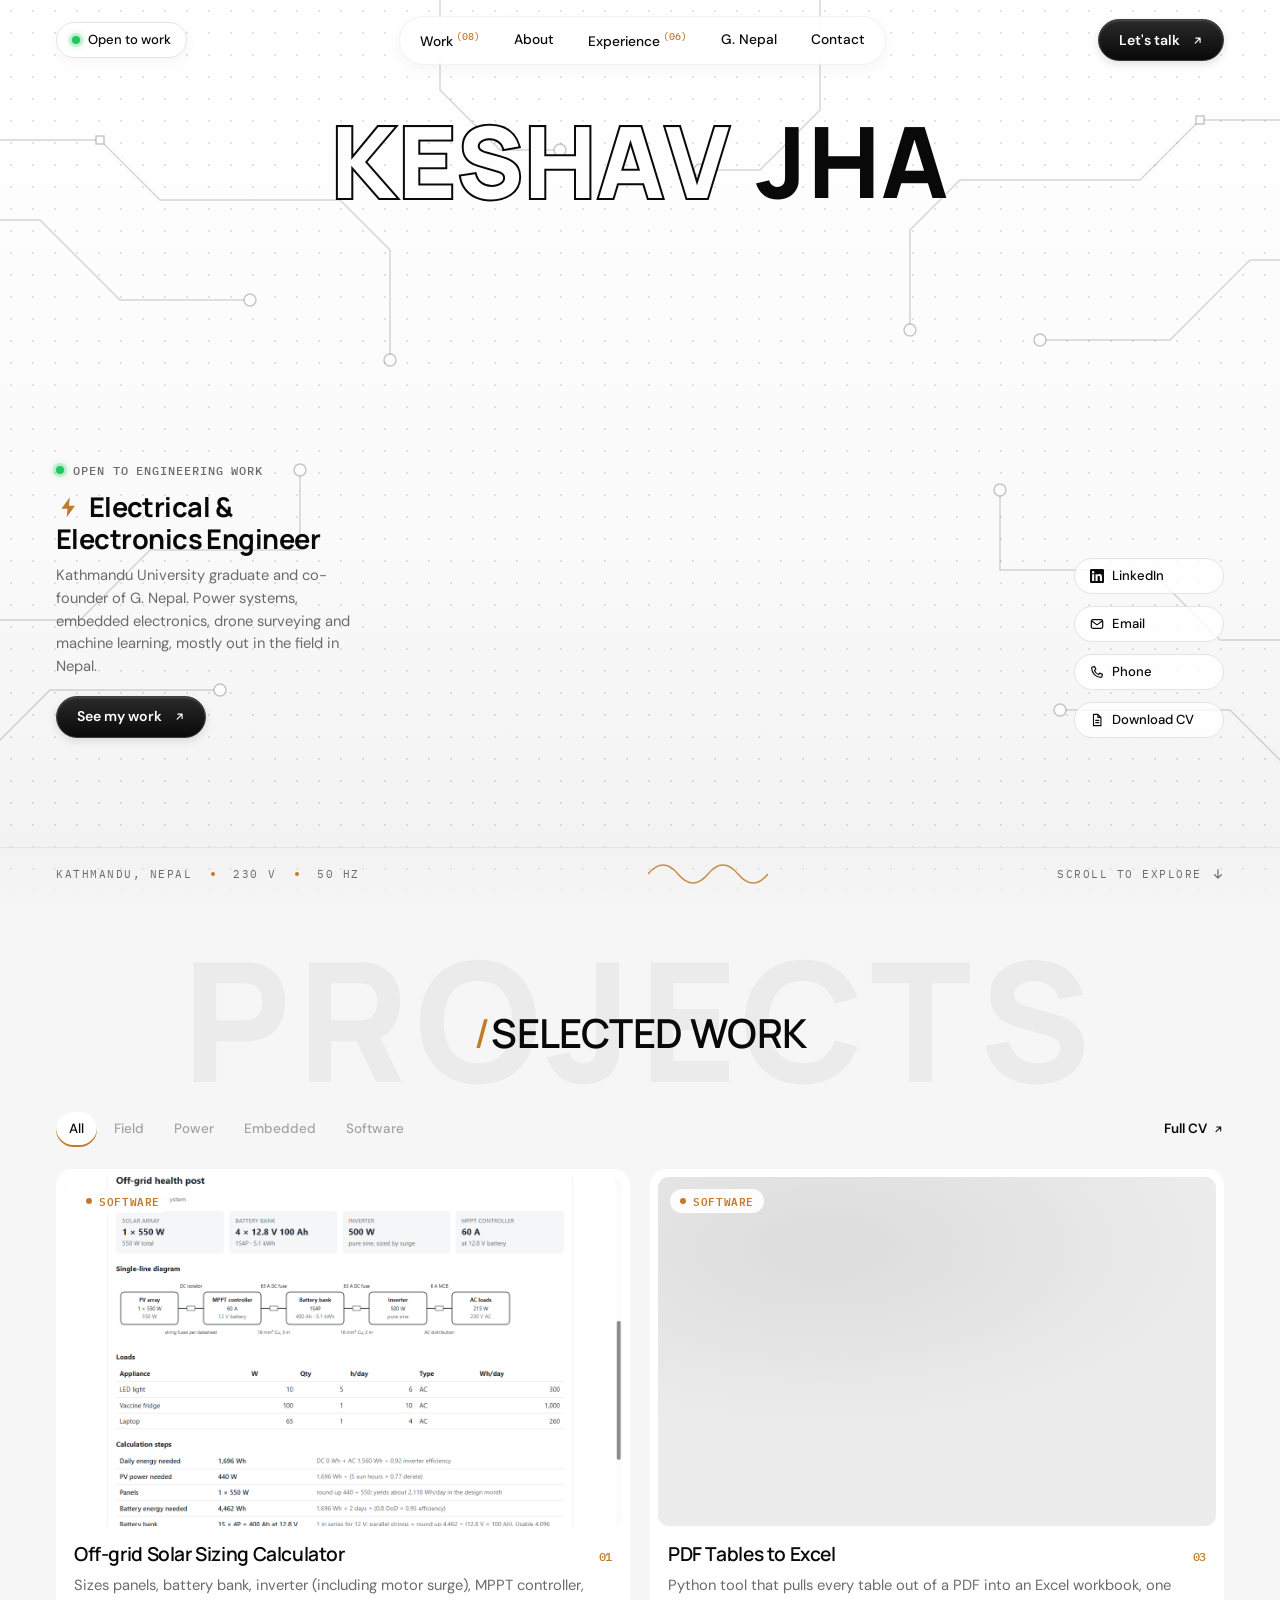
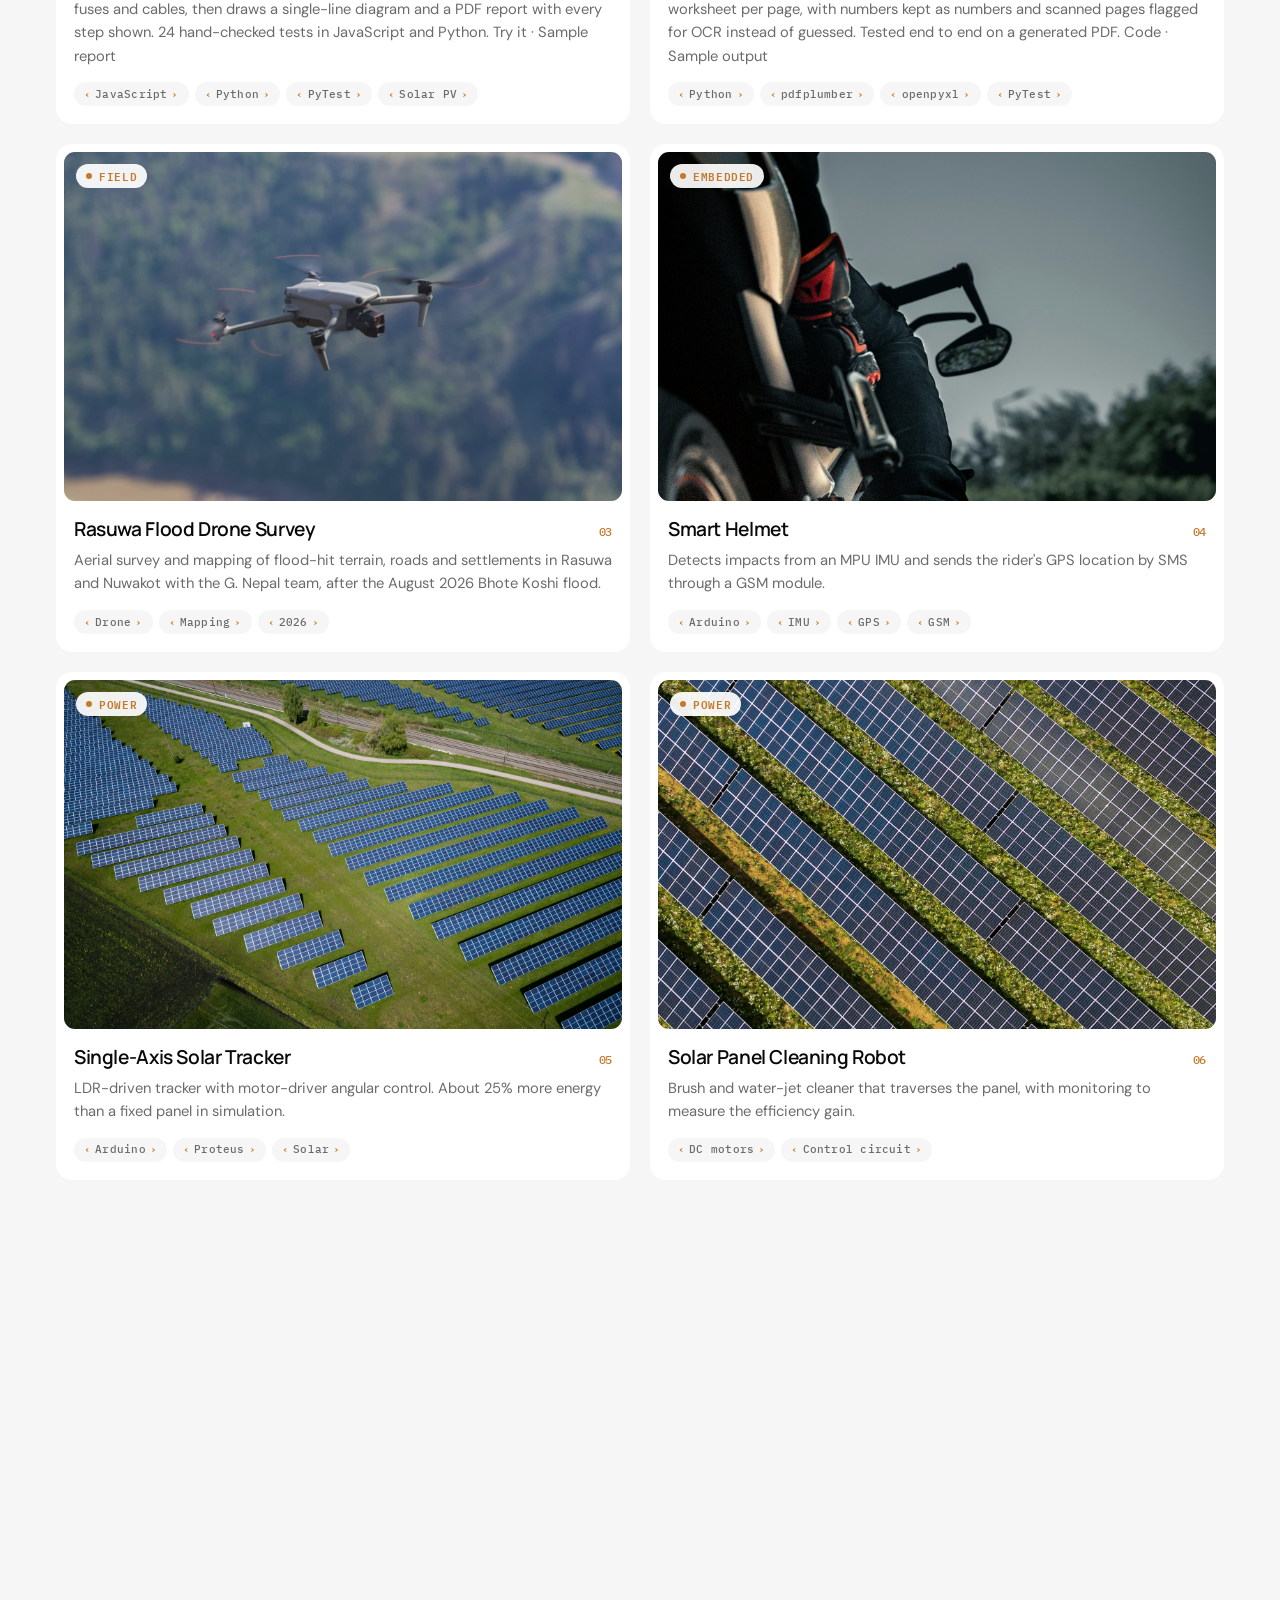
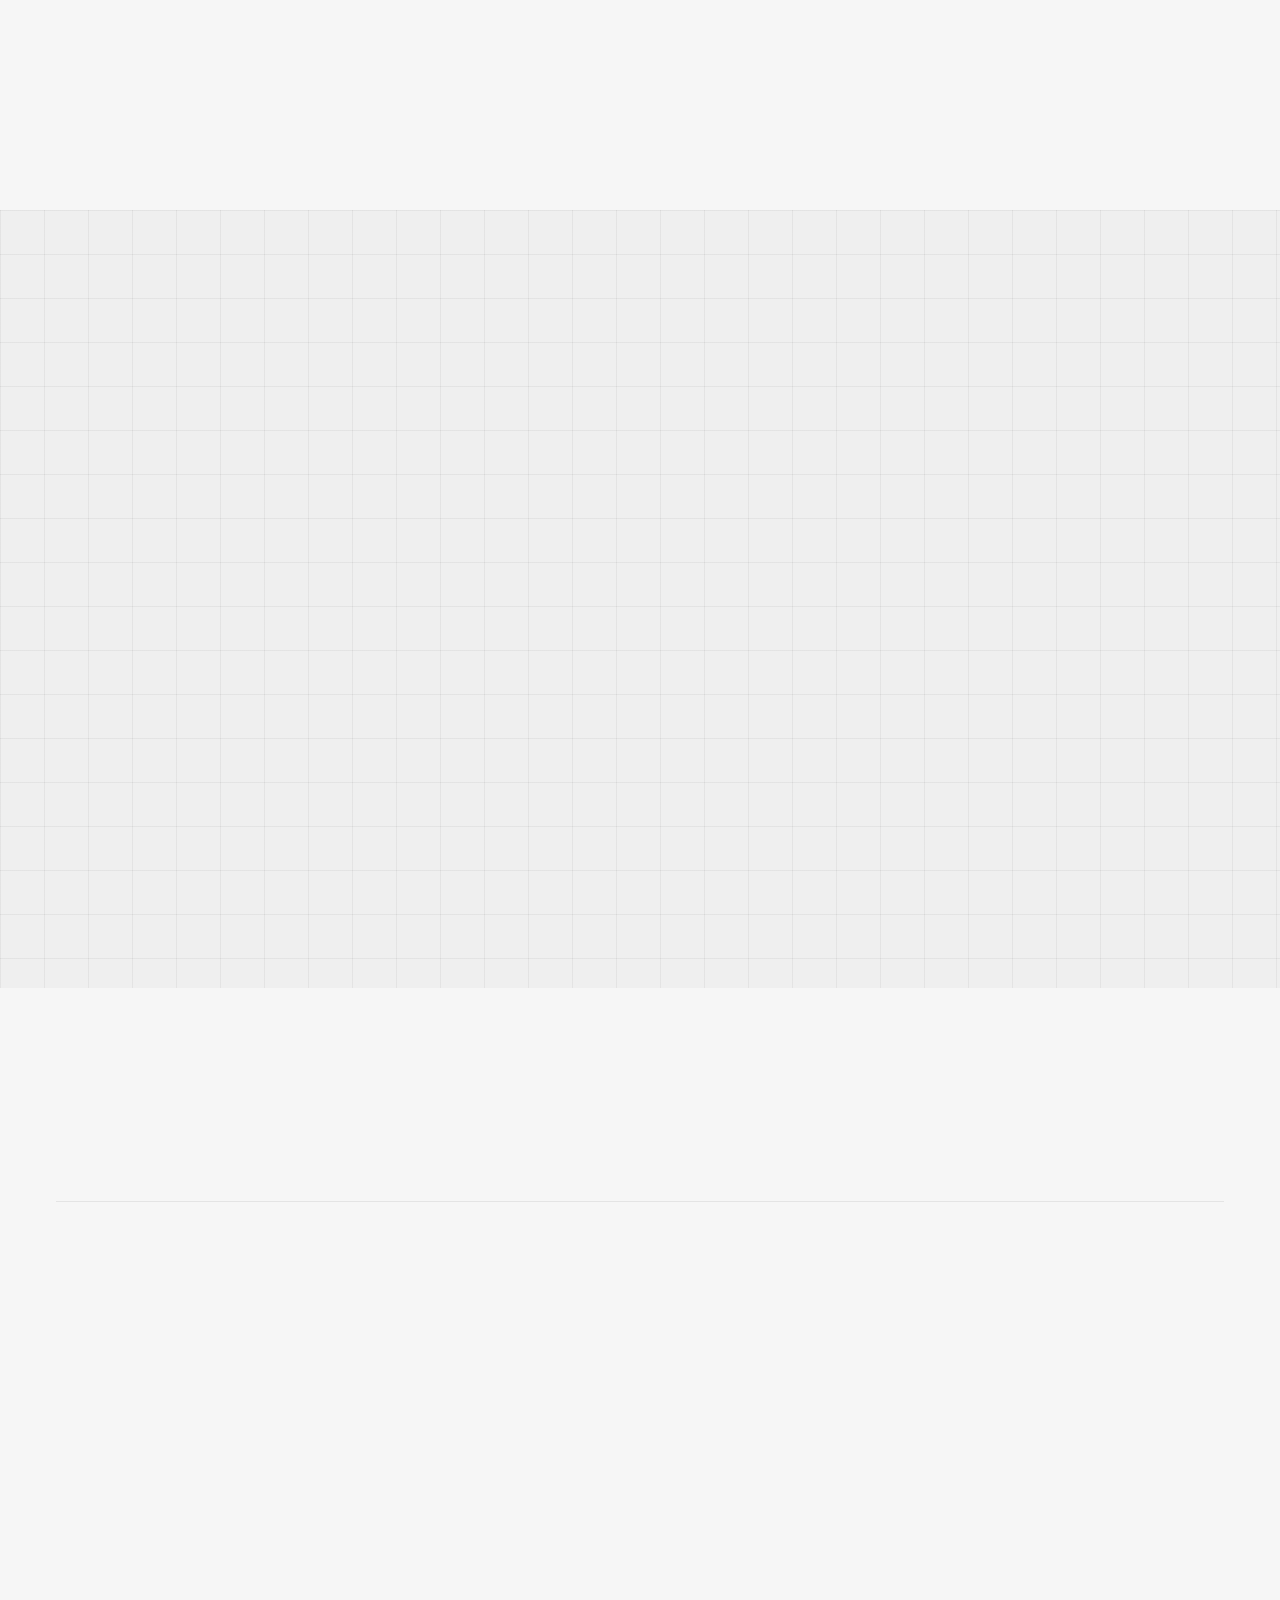
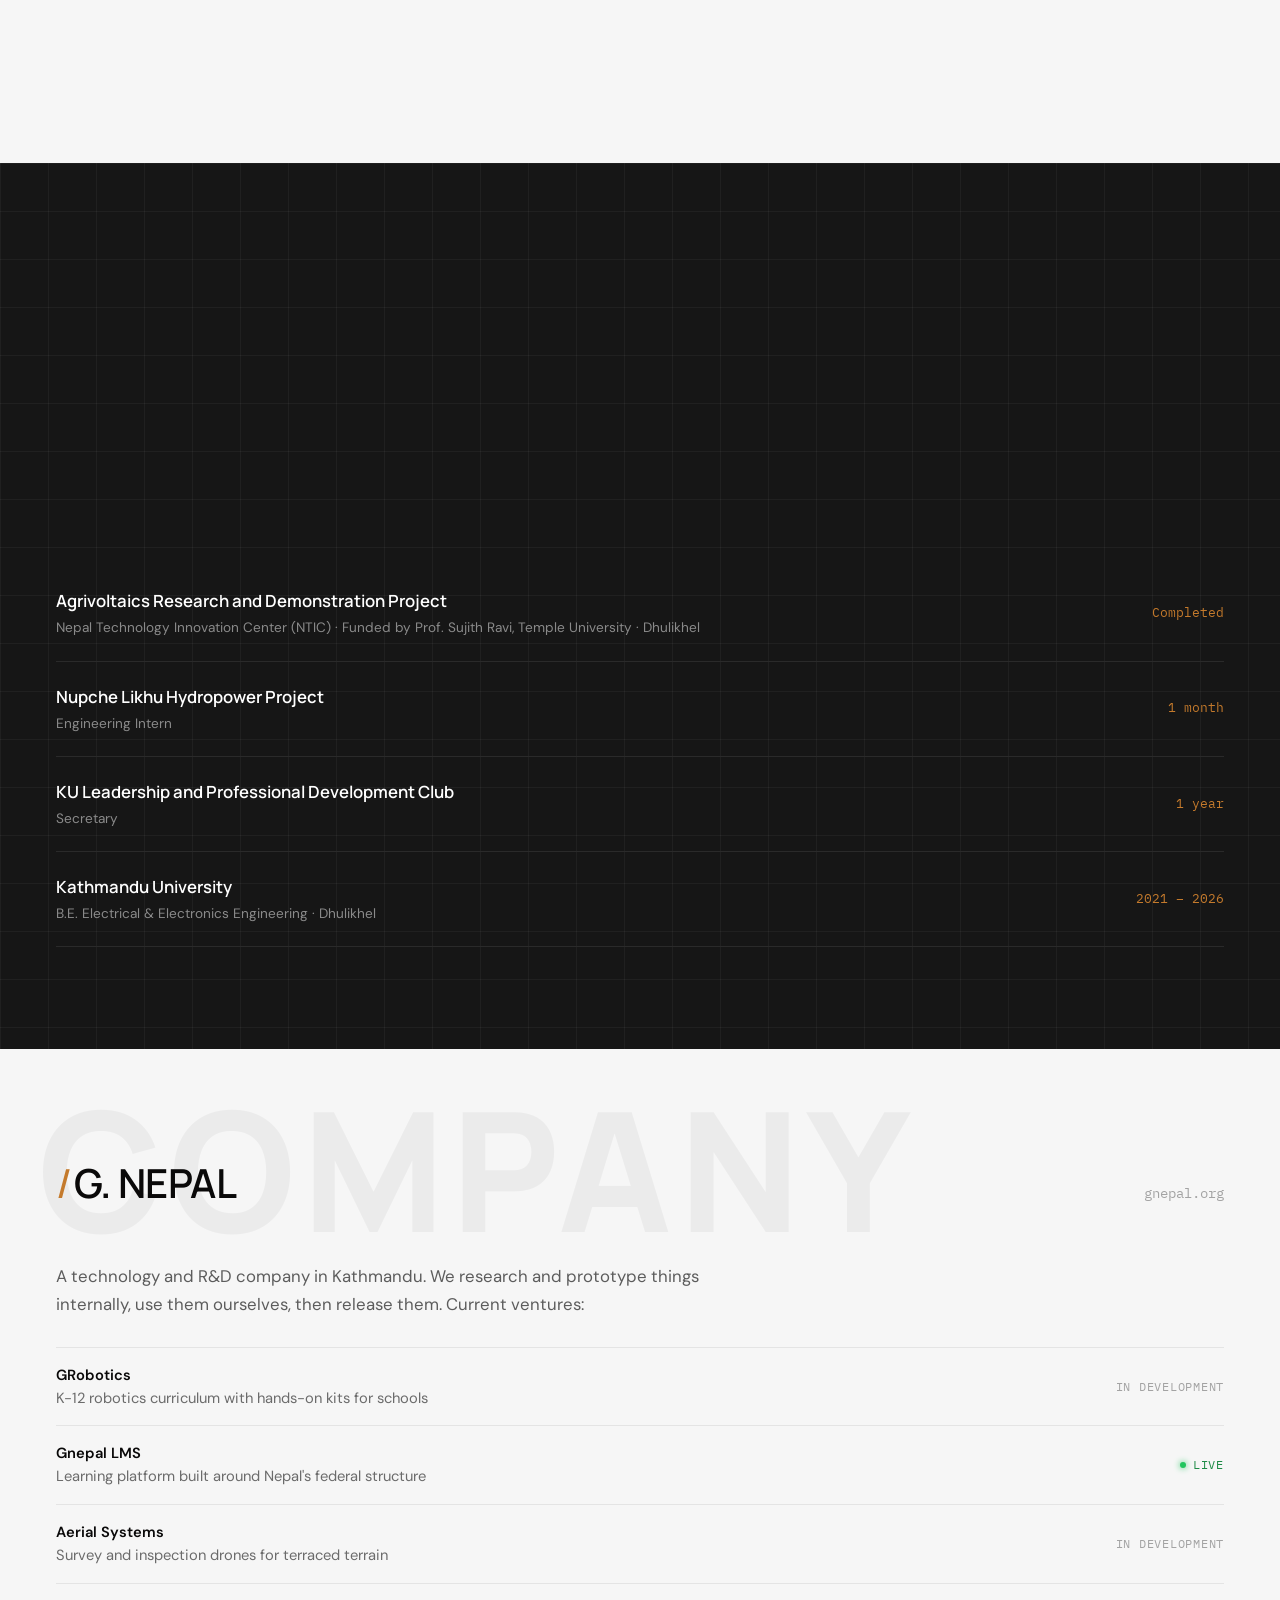
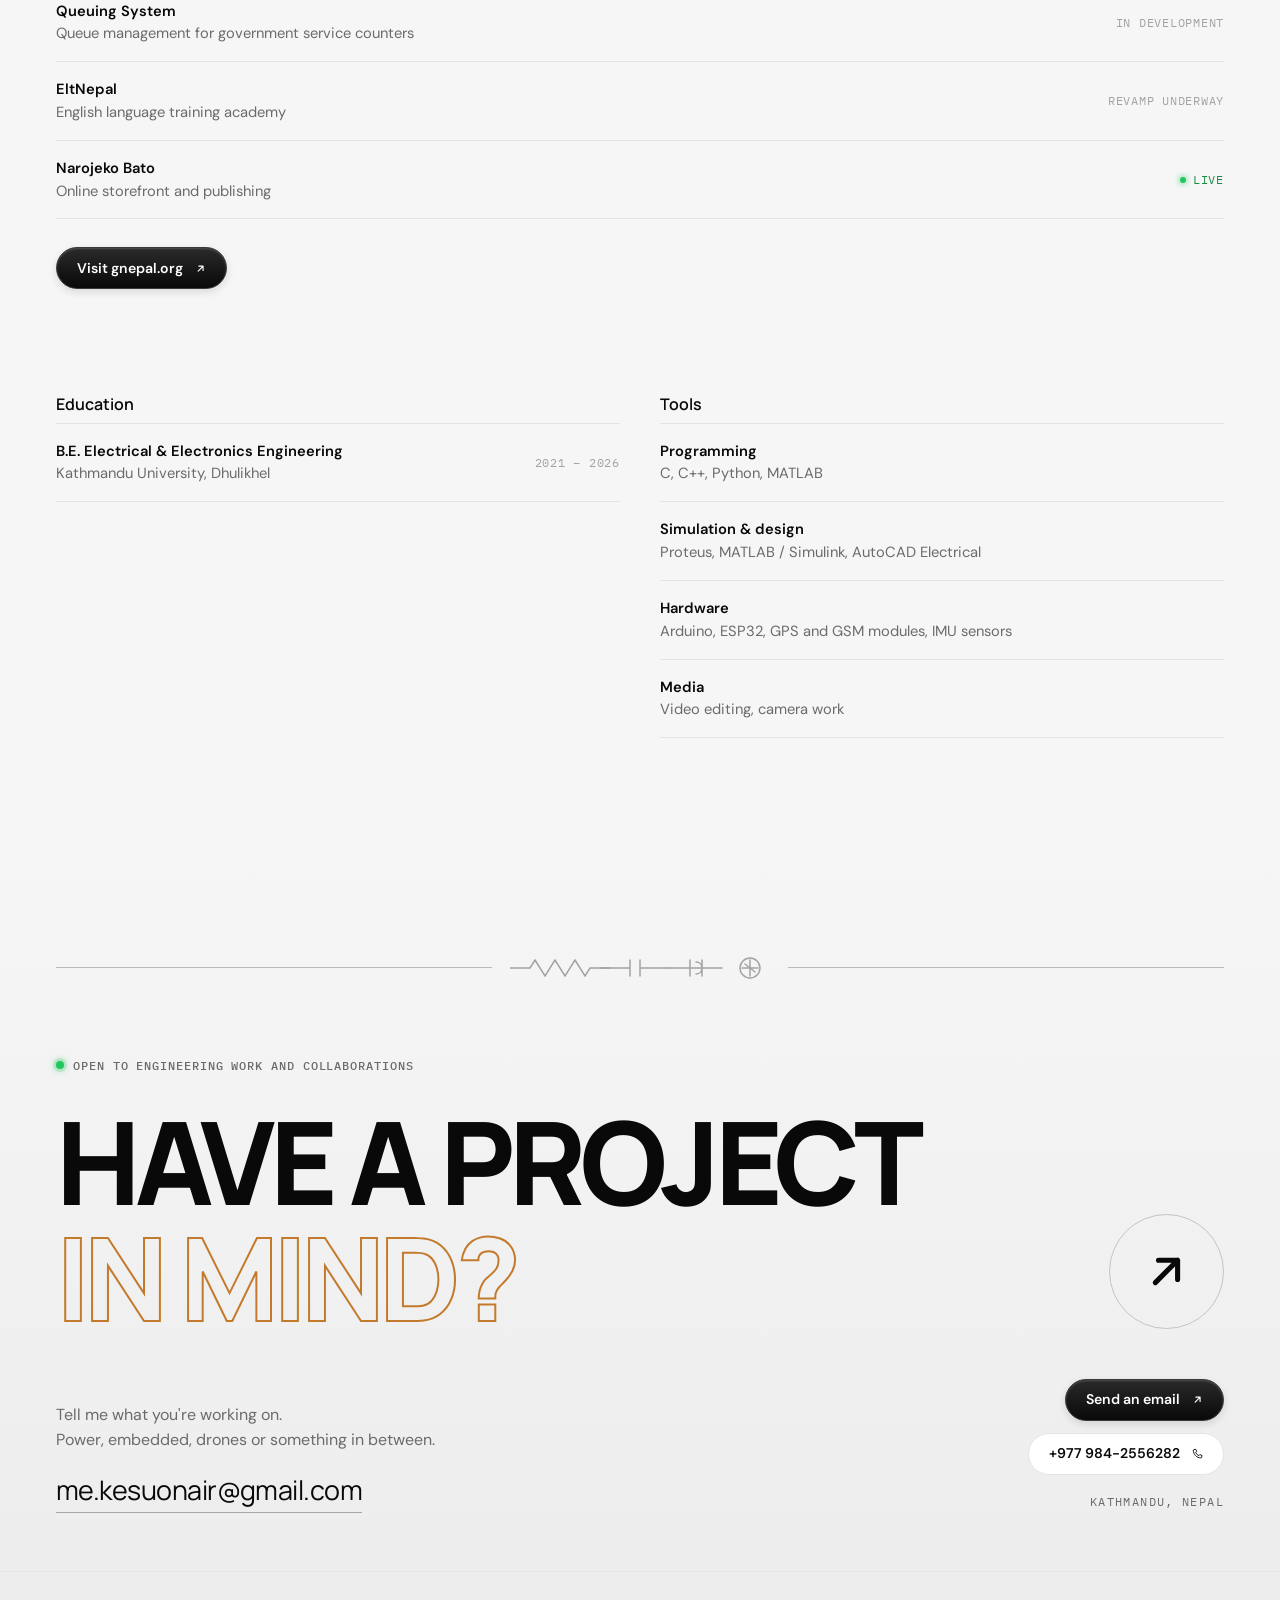
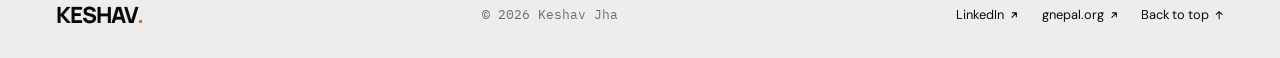
==== commit a97cd26e: "Portfolio: add PDF tables to Excel project card" ====
--- a/index.html
+++ b/index.html
@@ -34,7 +34,7 @@
     <div class="wrap">
       <a class="pill pill--status" href="#contact"><span class="dot"></span>Open to work</a>
       <nav class="nav-links" id="navLinks" aria-label="Sections">
-        <a href="#work">Work<sup>(07)</sup></a>
+        <a href="#work">Work<sup>(08)</sup></a>
         <a href="#about">About</a>
         <a href="#experience">Experience<sup>(06)</sup></a>
         <a href="#gnepal">G. Nepal</a>
@@ -145,13 +145,25 @@
             </div>
           </article>
 
+          <article class="card rv" data-cat="software">
+            <a class="thumb" href="https://github.com/kesuj/kesuj.github.io/tree/main/tools/pdf-tables-to-excel" target="_blank" rel="noopener" aria-label="Open the PDF tables to Excel tool on GitHub">
+              <img class="cover" src="assets/project-pdf-excel.png" alt="" loading="lazy" onerror="this.remove()">
+              <span class="badge">Software</span>
+            </a>
+            <div class="card-body">
+              <h3>PDF Tables to Excel <span>03</span></h3>
+              <p>Python tool that pulls every table out of a PDF into an Excel workbook, one worksheet per page, with numbers kept as numbers and scanned pages flagged for OCR instead of guessed. Tested end to end on a generated PDF. <a href="https://github.com/kesuj/kesuj.github.io/tree/main/tools/pdf-tables-to-excel" target="_blank" rel="noopener">Code</a> · <a href="tools/pdf-tables-to-excel/samples/sample.xlsx">Sample output</a></p>
+              <div class="tags"><span>Python</span><span>pdfplumber</span><span>openpyxl</span><span>PyTest</span></div>
+            </div>
+          </article>
+
           <article class="card rv" data-cat="field">
             <div class="thumb">
               <img class="cover" src="assets/project-rasuwa.jpg" alt="" loading="lazy" onerror="this.remove()">
               <span class="badge">Field</span>
             </div>
             <div class="card-body">
-              <h3>Rasuwa Flood Drone Survey <span>02</span></h3>
+              <h3>Rasuwa Flood Drone Survey <span>03</span></h3>
               <p>Aerial survey and mapping of flood-hit terrain, roads and settlements in Rasuwa and Nuwakot with the G. Nepal team, after the August 2026 Bhote Koshi flood.</p>
               <div class="tags"><span>Drone</span><span>Mapping</span><span>2026</span></div>
             </div>
@@ -163,7 +175,7 @@
               <span class="badge">Embedded</span>
             </div>
             <div class="card-body">
-              <h3>Smart Helmet <span>03</span></h3>
+              <h3>Smart Helmet <span>04</span></h3>
               <p>Detects impacts from an MPU IMU and sends the rider's GPS location by SMS through a GSM module.</p>
               <div class="tags"><span>Arduino</span><span>IMU</span><span>GPS</span><span>GSM</span></div>
             </div>
@@ -175,7 +187,7 @@
               <span class="badge">Power</span>
             </div>
             <div class="card-body">
-              <h3>Single-Axis Solar Tracker <span>04</span></h3>
+              <h3>Single-Axis Solar Tracker <span>05</span></h3>
               <p>LDR-driven tracker with motor-driver angular control. About 25% more energy than a fixed panel in simulation.</p>
               <div class="tags"><span>Arduino</span><span>Proteus</span><span>Solar</span></div>
             </div>
@@ -187,7 +199,7 @@
               <span class="badge">Power</span>
             </div>
             <div class="card-body">
-              <h3>Solar Panel Cleaning Robot <span>05</span></h3>
+              <h3>Solar Panel Cleaning Robot <span>06</span></h3>
               <p>Brush and water-jet cleaner that traverses the panel, with monitoring to measure the efficiency gain.</p>
               <div class="tags"><span>DC motors</span><span>Control circuit</span></div>
             </div>
@@ -199,7 +211,7 @@
               <span class="badge">Power</span>
             </div>
             <div class="card-body">
-              <h3>Battery Management System <span>06</span></h3>
+              <h3>Battery Management System <span>07</span></h3>
               <p>Voltage, current and temperature monitoring with overcharge, deep-discharge and thermal protection.</p>
               <div class="tags"><span>Power electronics</span><span>Protection</span></div>
             </div>
@@ -211,7 +223,7 @@
               <span class="badge">Embedded</span>
             </div>
             <div class="card-body">
-              <h3>Laser Security Alarm <span>07</span></h3>
+              <h3>Laser Security Alarm <span>08</span></h3>
               <p>LDR and laser intrusion detector with a latching 555 alarm. Simulated in Proteus, then built on a PCB.</p>
               <div class="tags"><span>LM358</span><span>555 timer</span><span>PCB</span></div>
             </div>
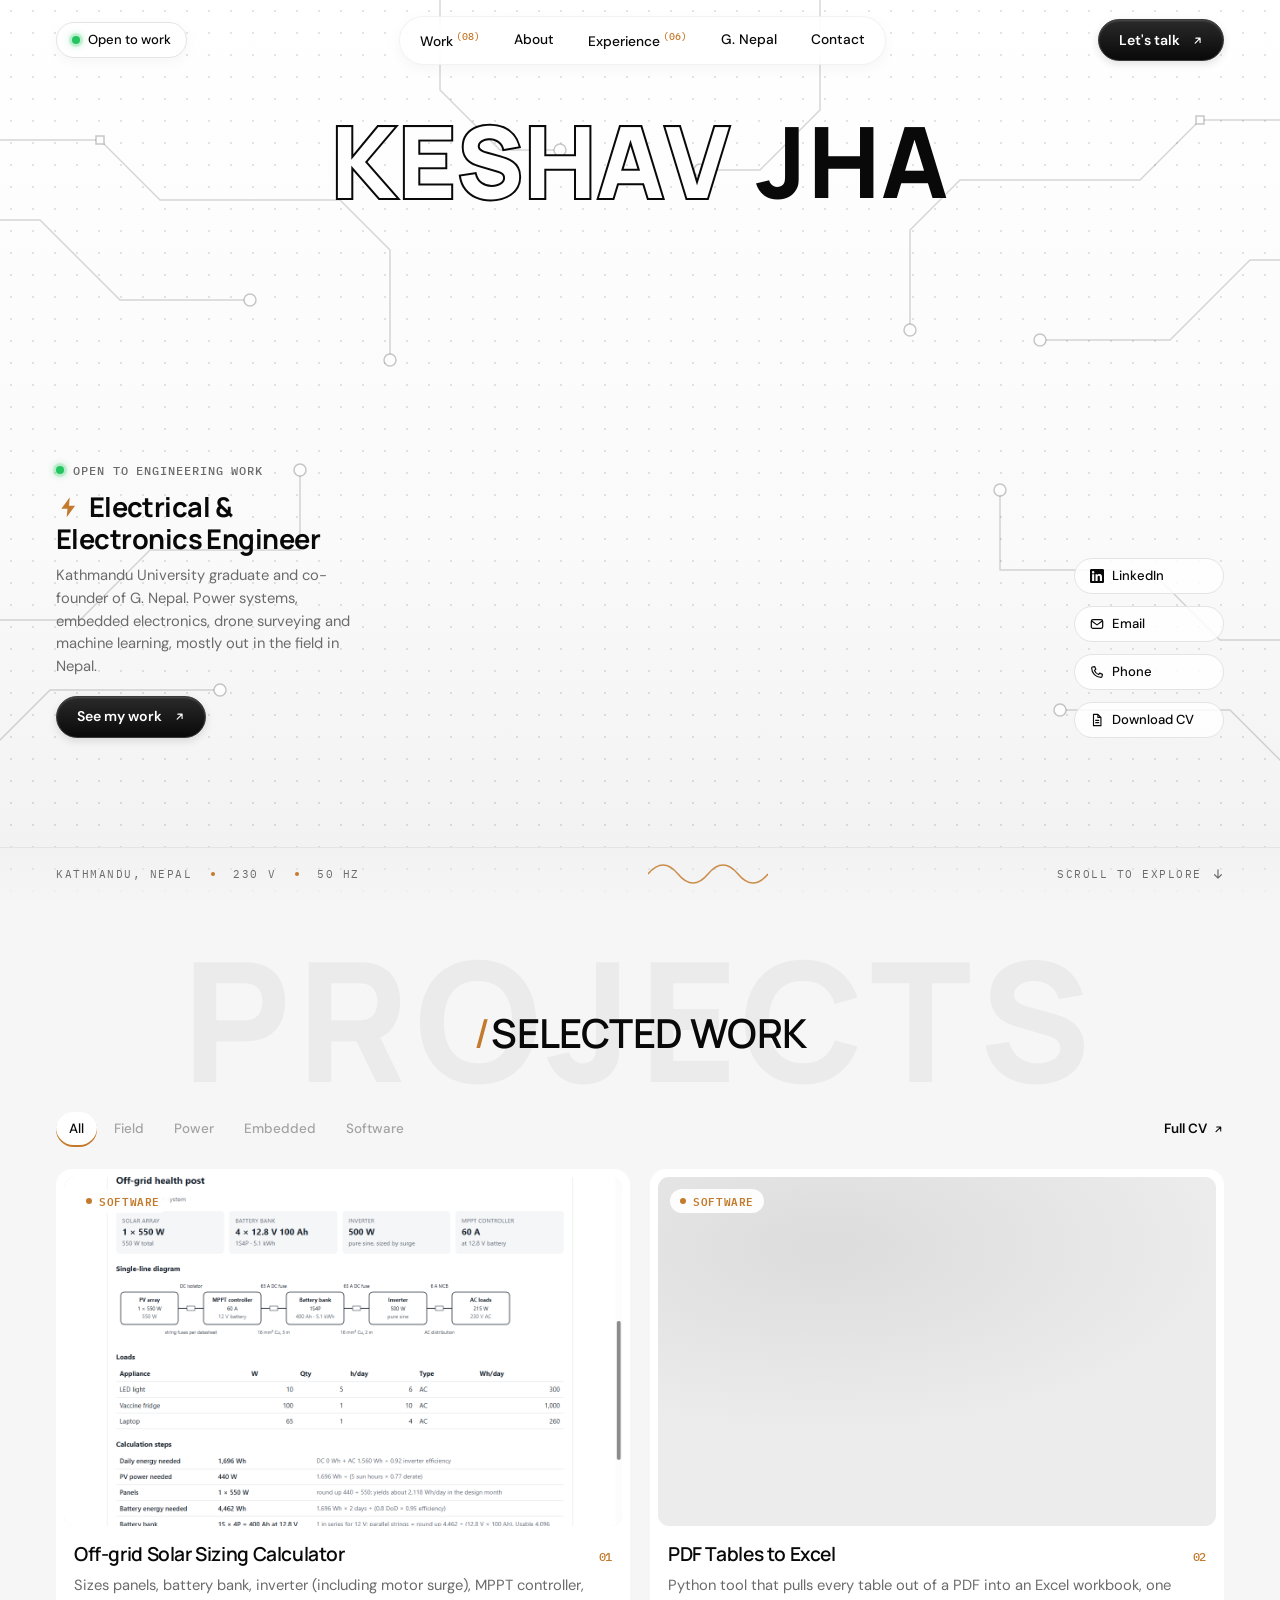
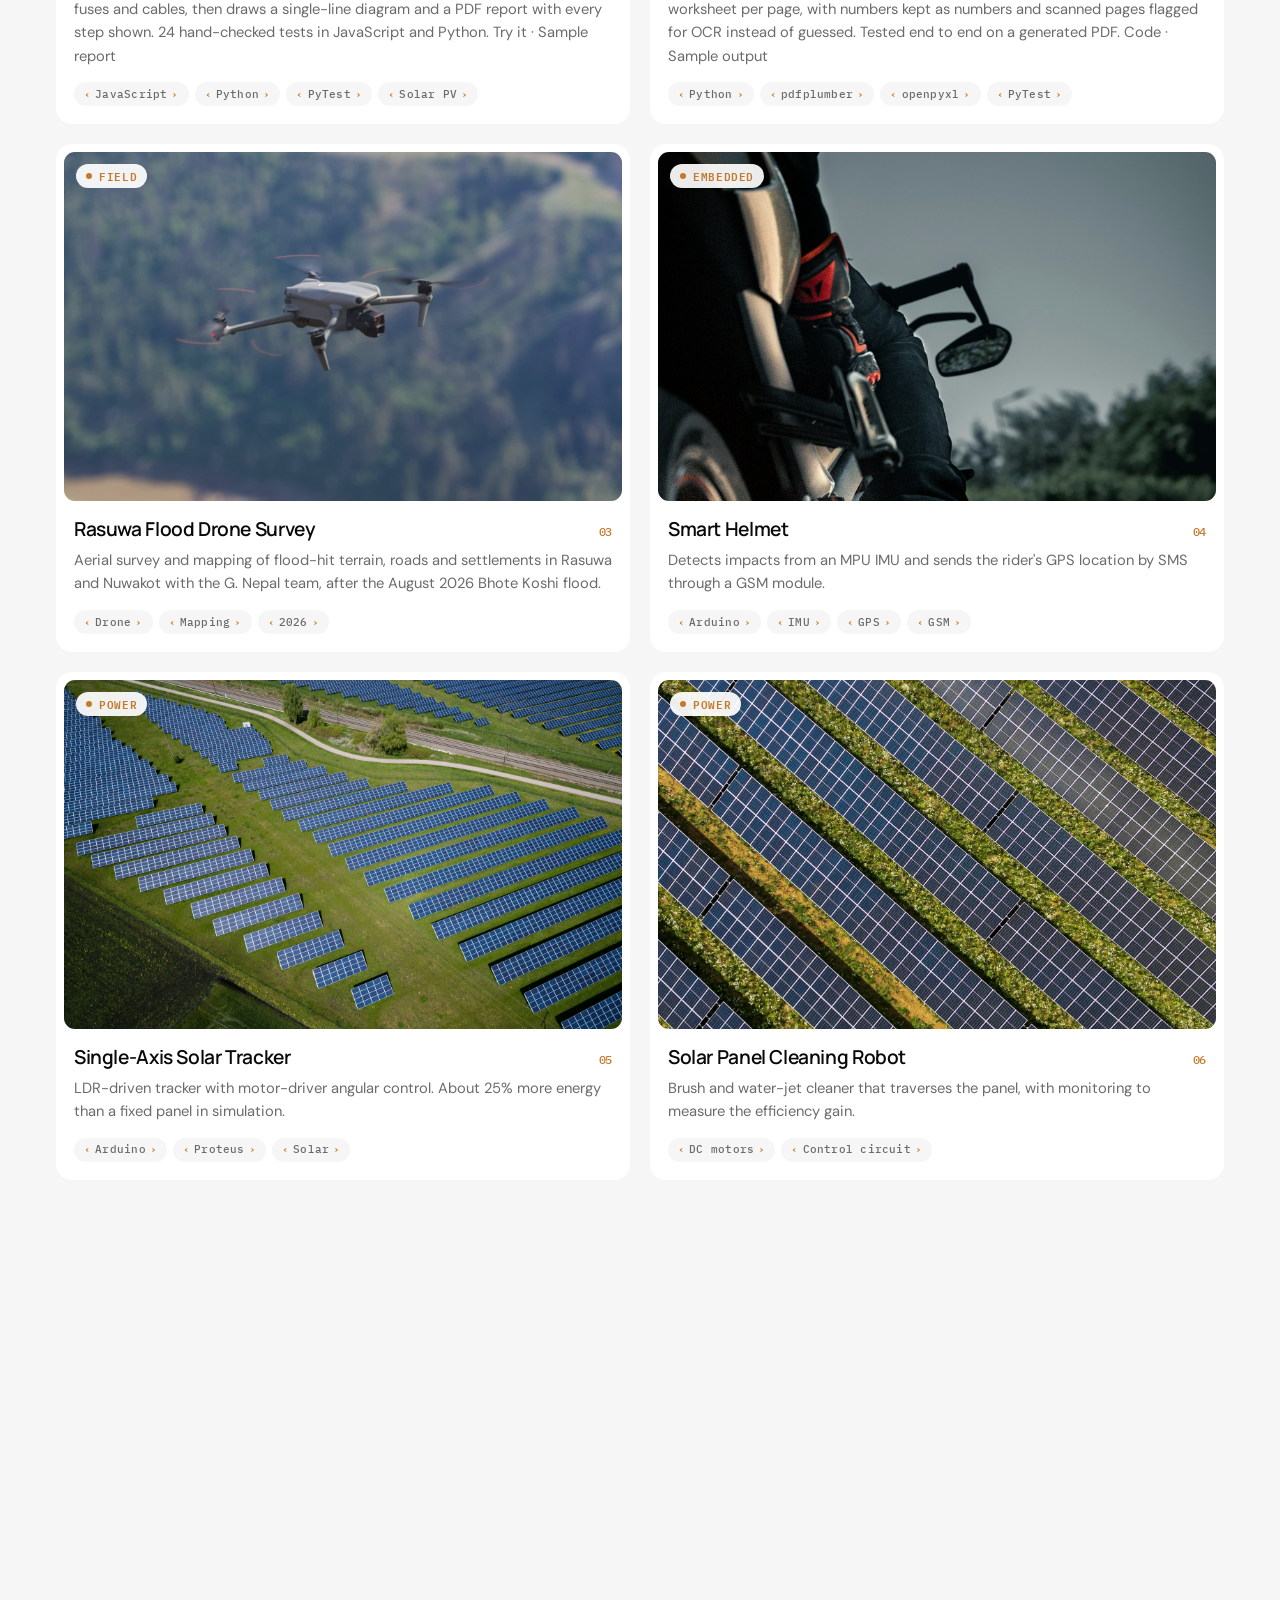
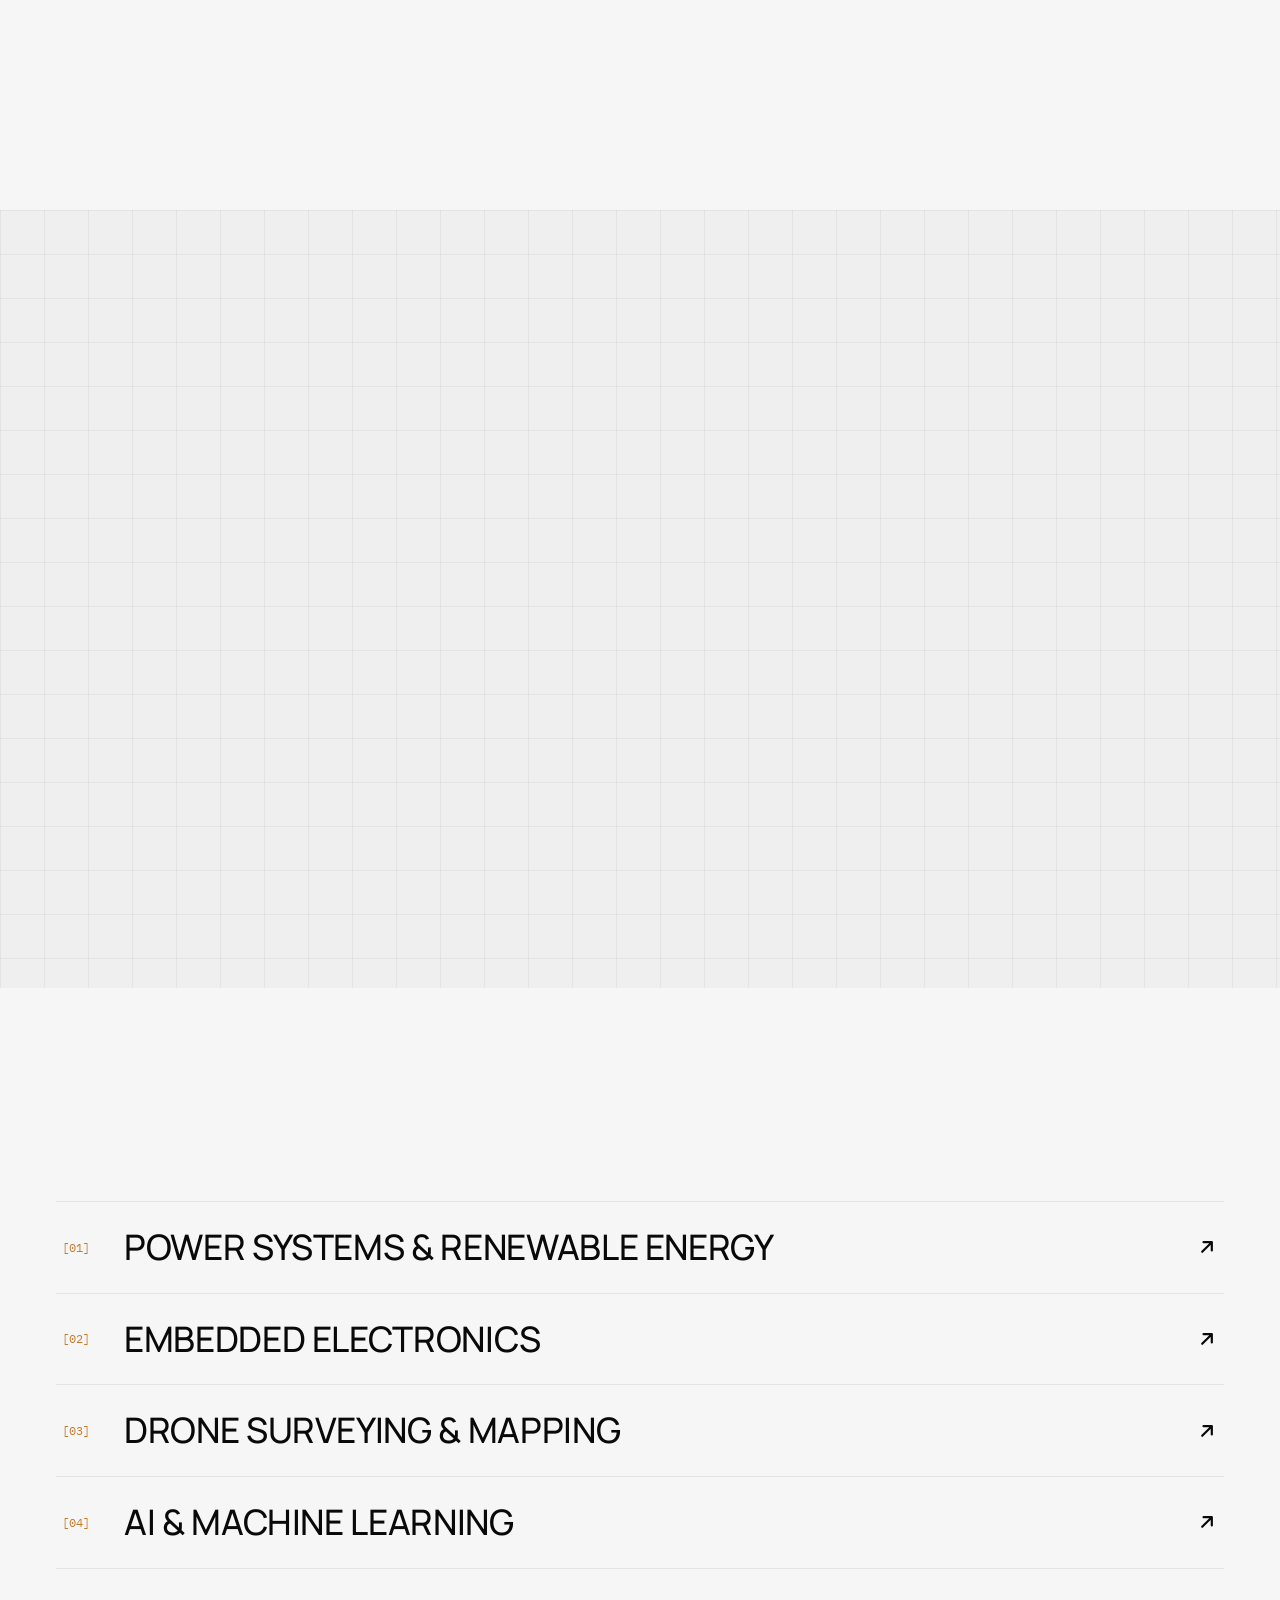
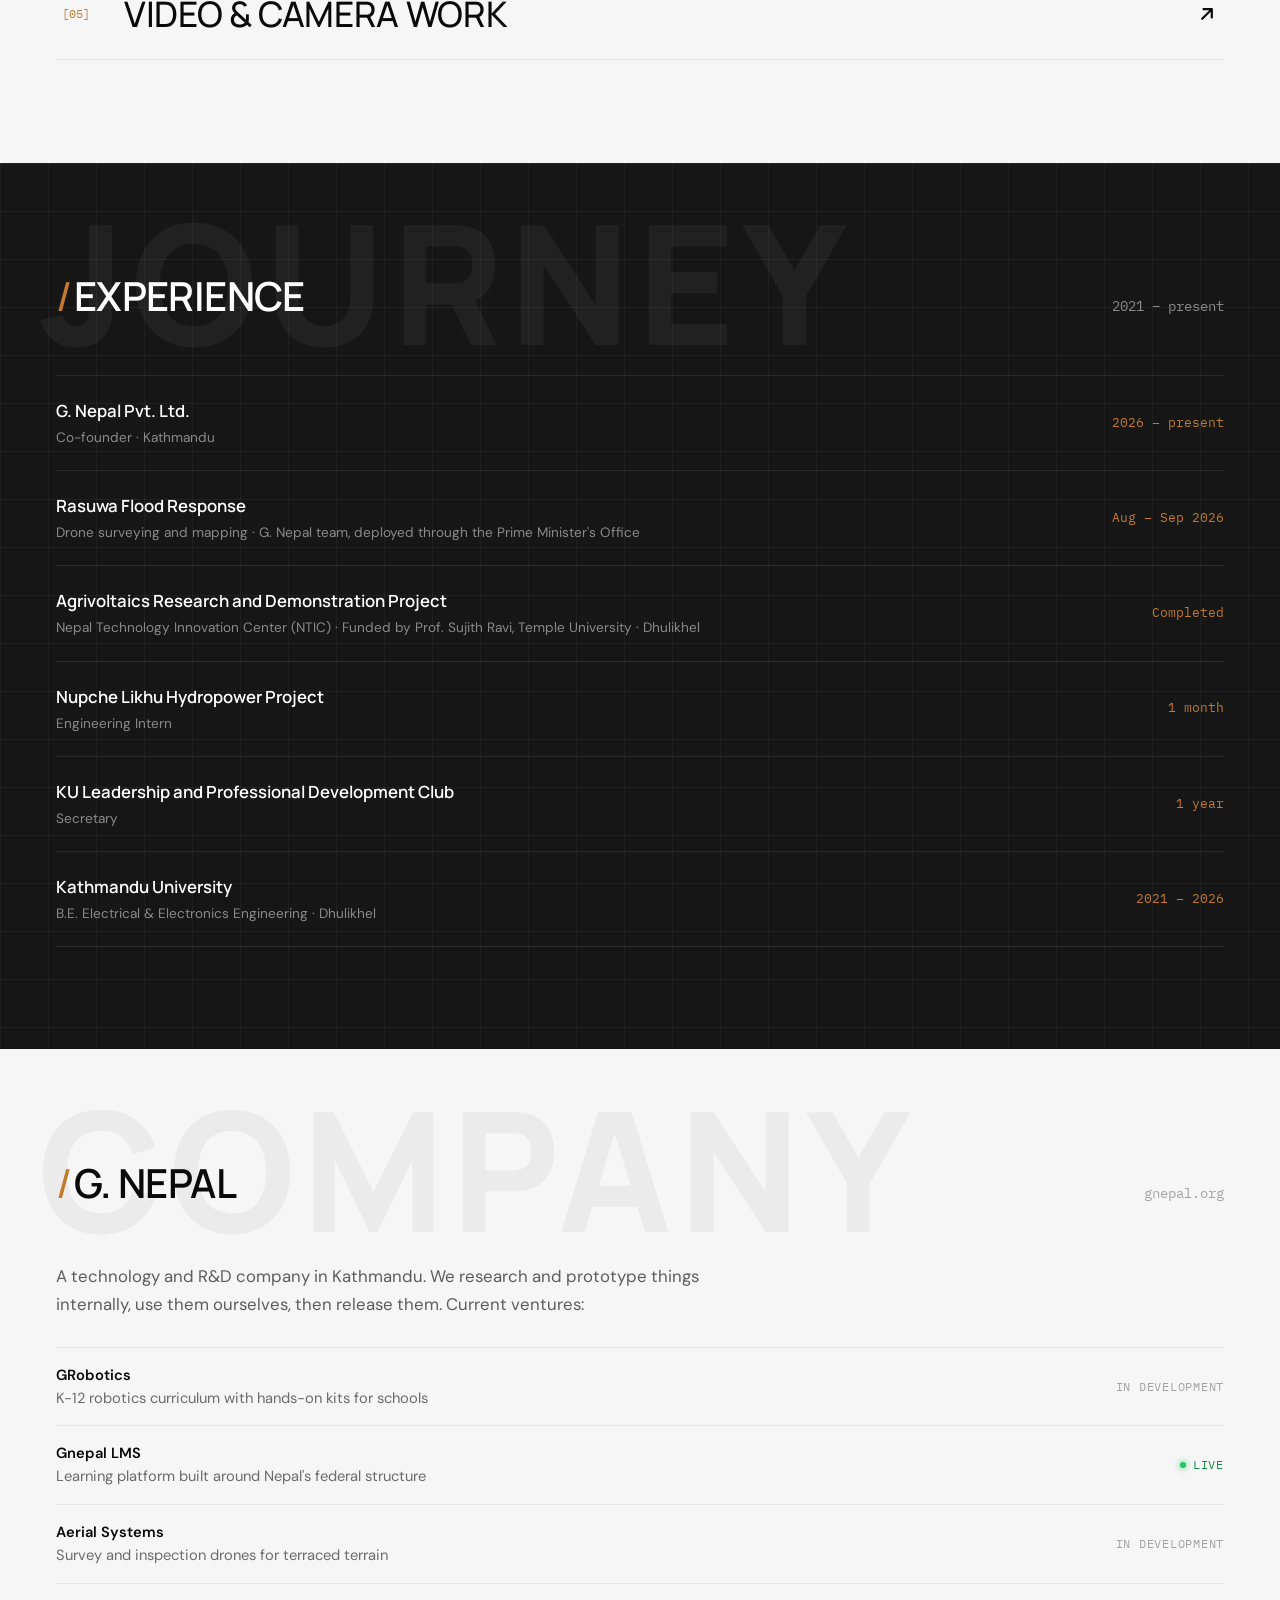
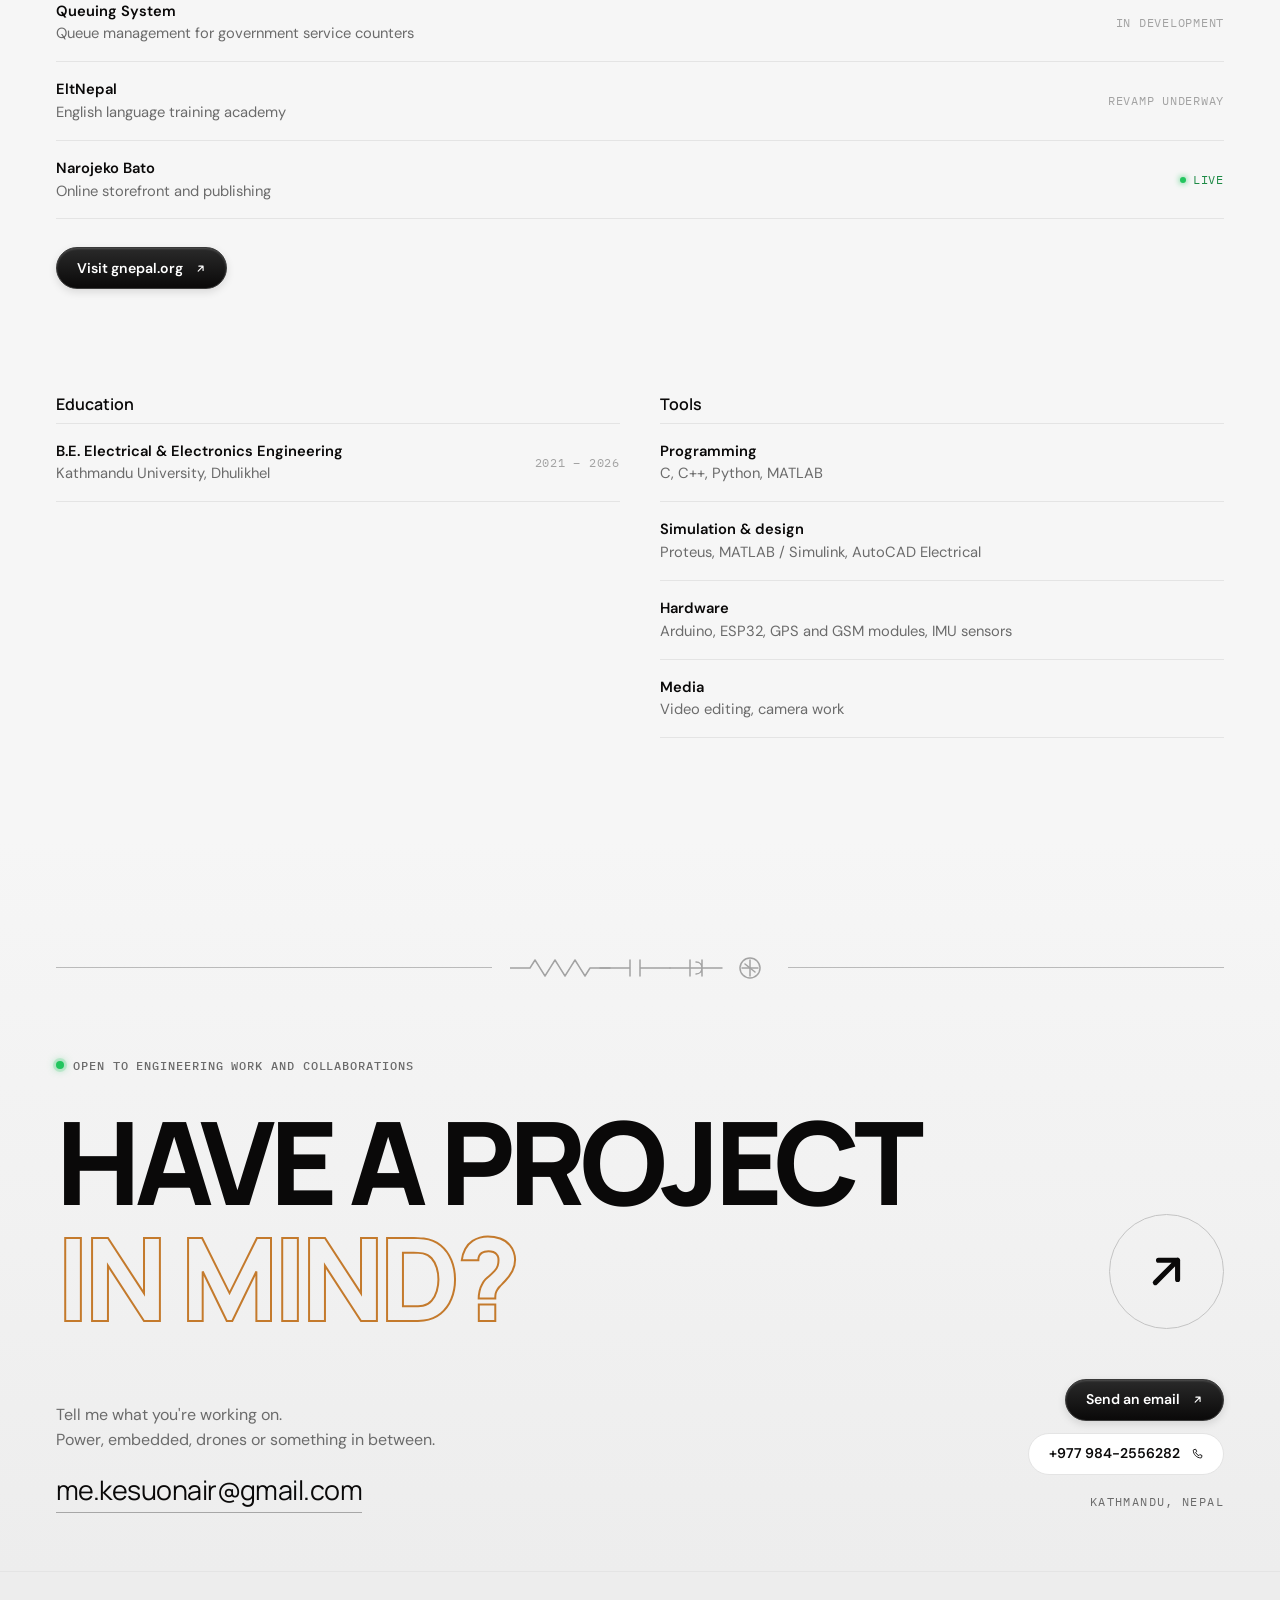
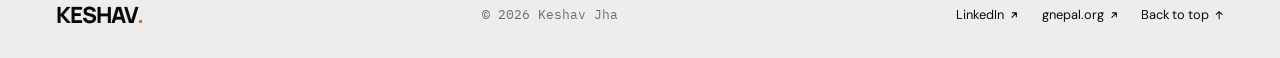
==== commit f1c32e8d: "Fix card numbering" ====
--- a/index.html
+++ b/index.html
@@ -151,7 +151,7 @@
               <span class="badge">Software</span>
             </a>
             <div class="card-body">
-              <h3>PDF Tables to Excel <span>03</span></h3>
+              <h3>PDF Tables to Excel <span>02</span></h3>
               <p>Python tool that pulls every table out of a PDF into an Excel workbook, one worksheet per page, with numbers kept as numbers and scanned pages flagged for OCR instead of guessed. Tested end to end on a generated PDF. <a href="https://github.com/kesuj/kesuj.github.io/tree/main/tools/pdf-tables-to-excel" target="_blank" rel="noopener">Code</a> · <a href="tools/pdf-tables-to-excel/samples/sample.xlsx">Sample output</a></p>
               <div class="tags"><span>Python</span><span>pdfplumber</span><span>openpyxl</span><span>PyTest</span></div>
             </div>
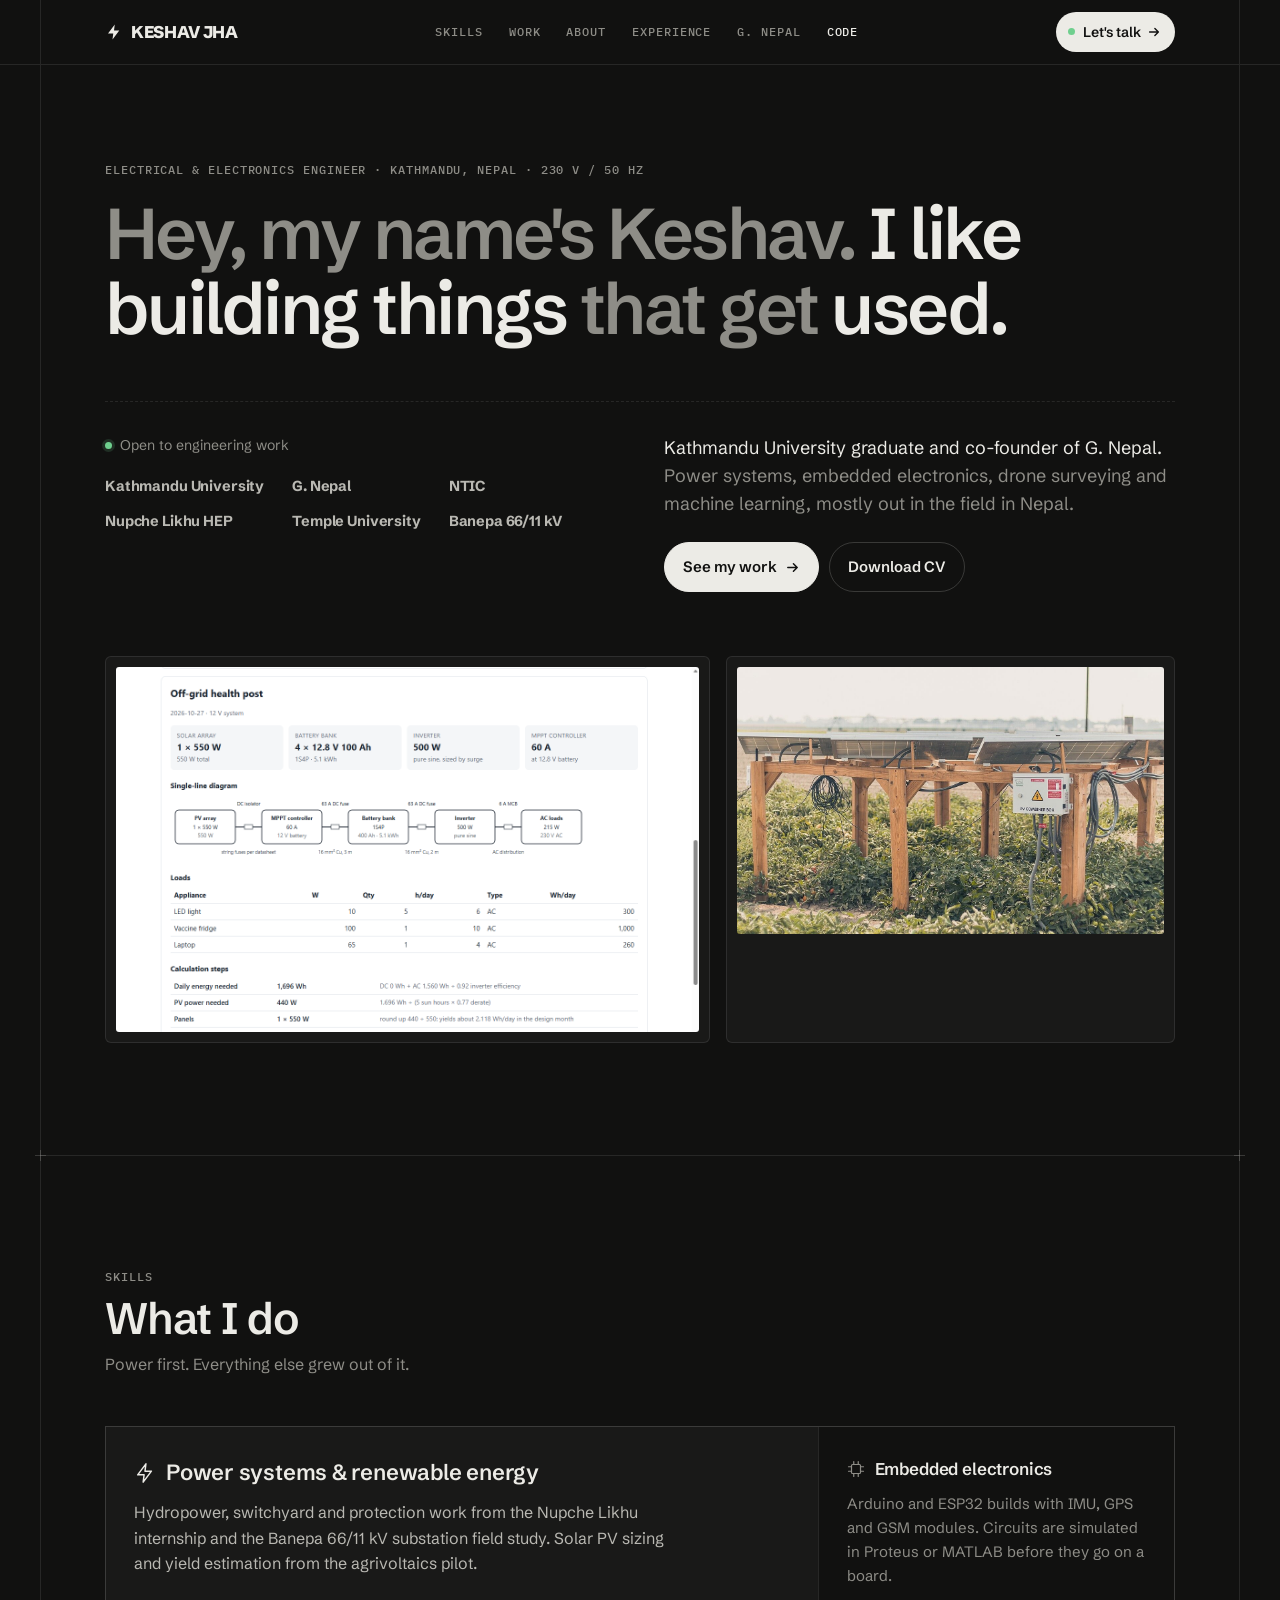
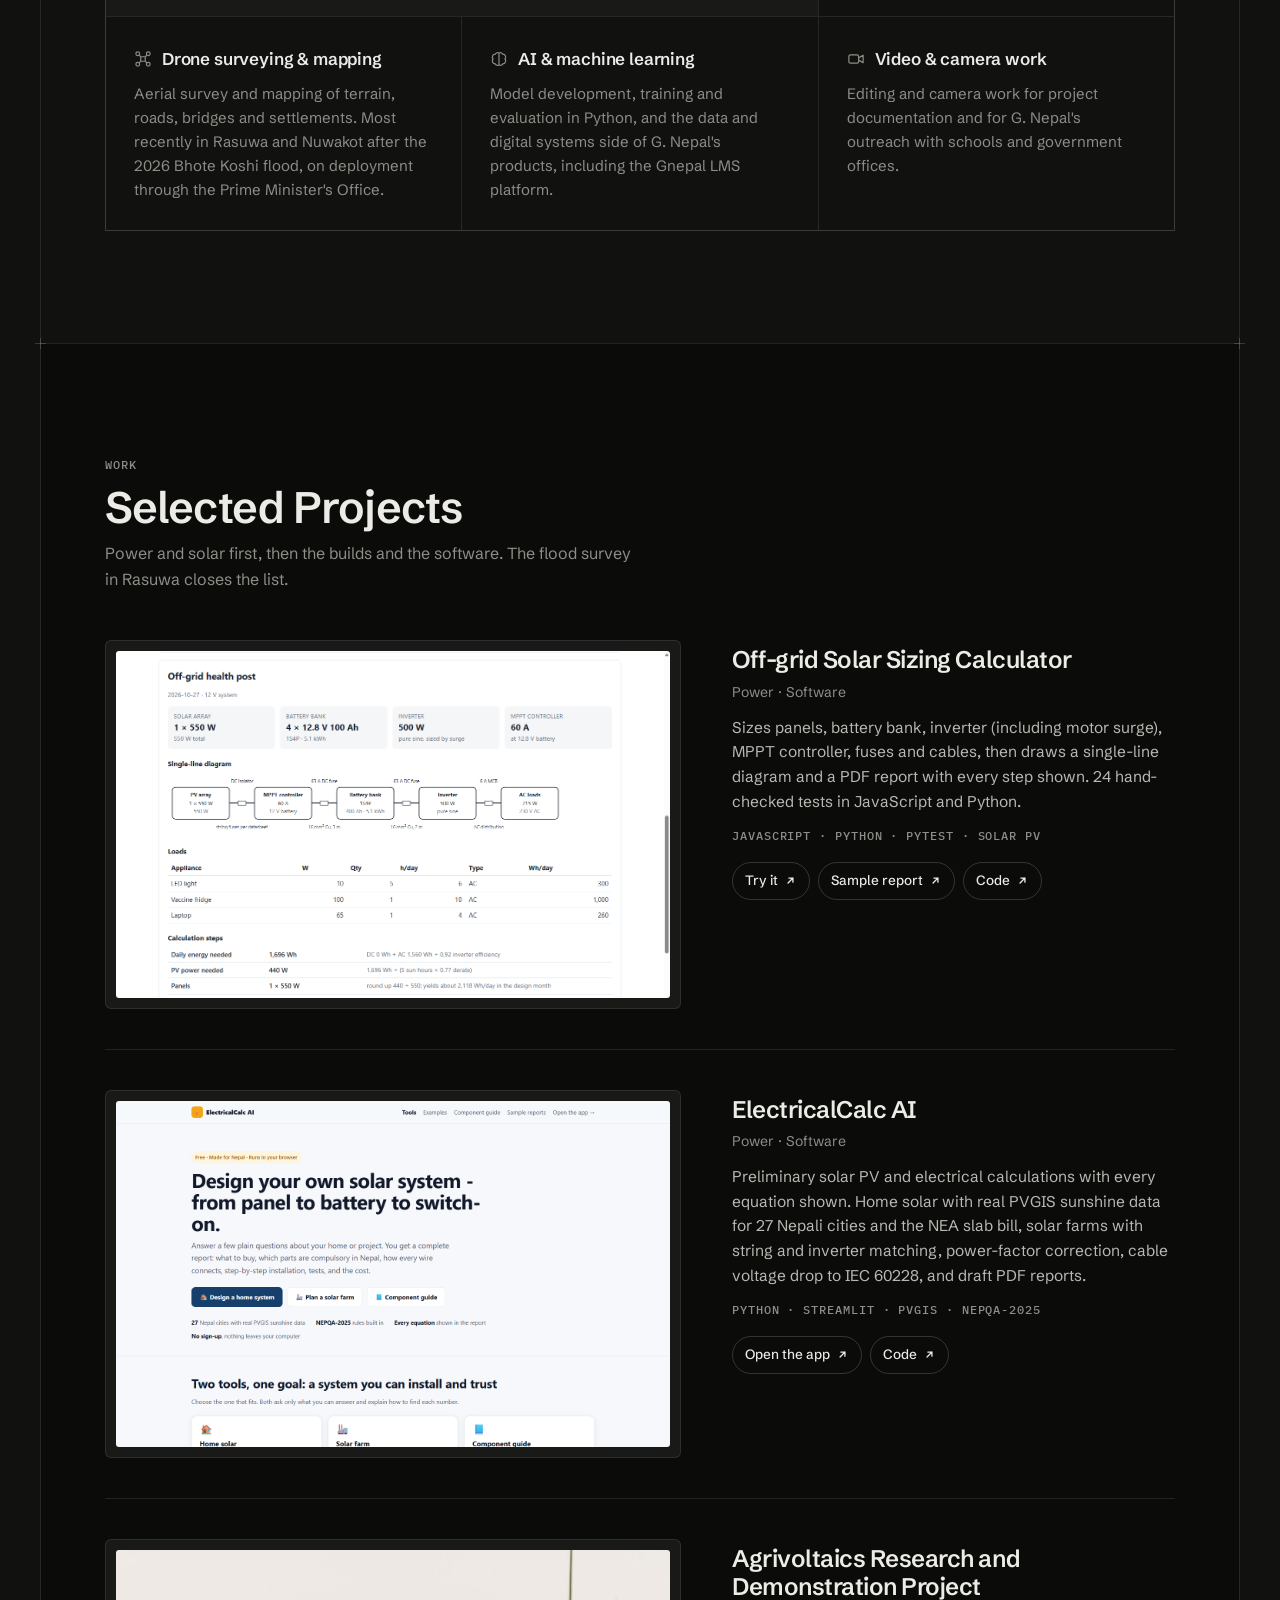
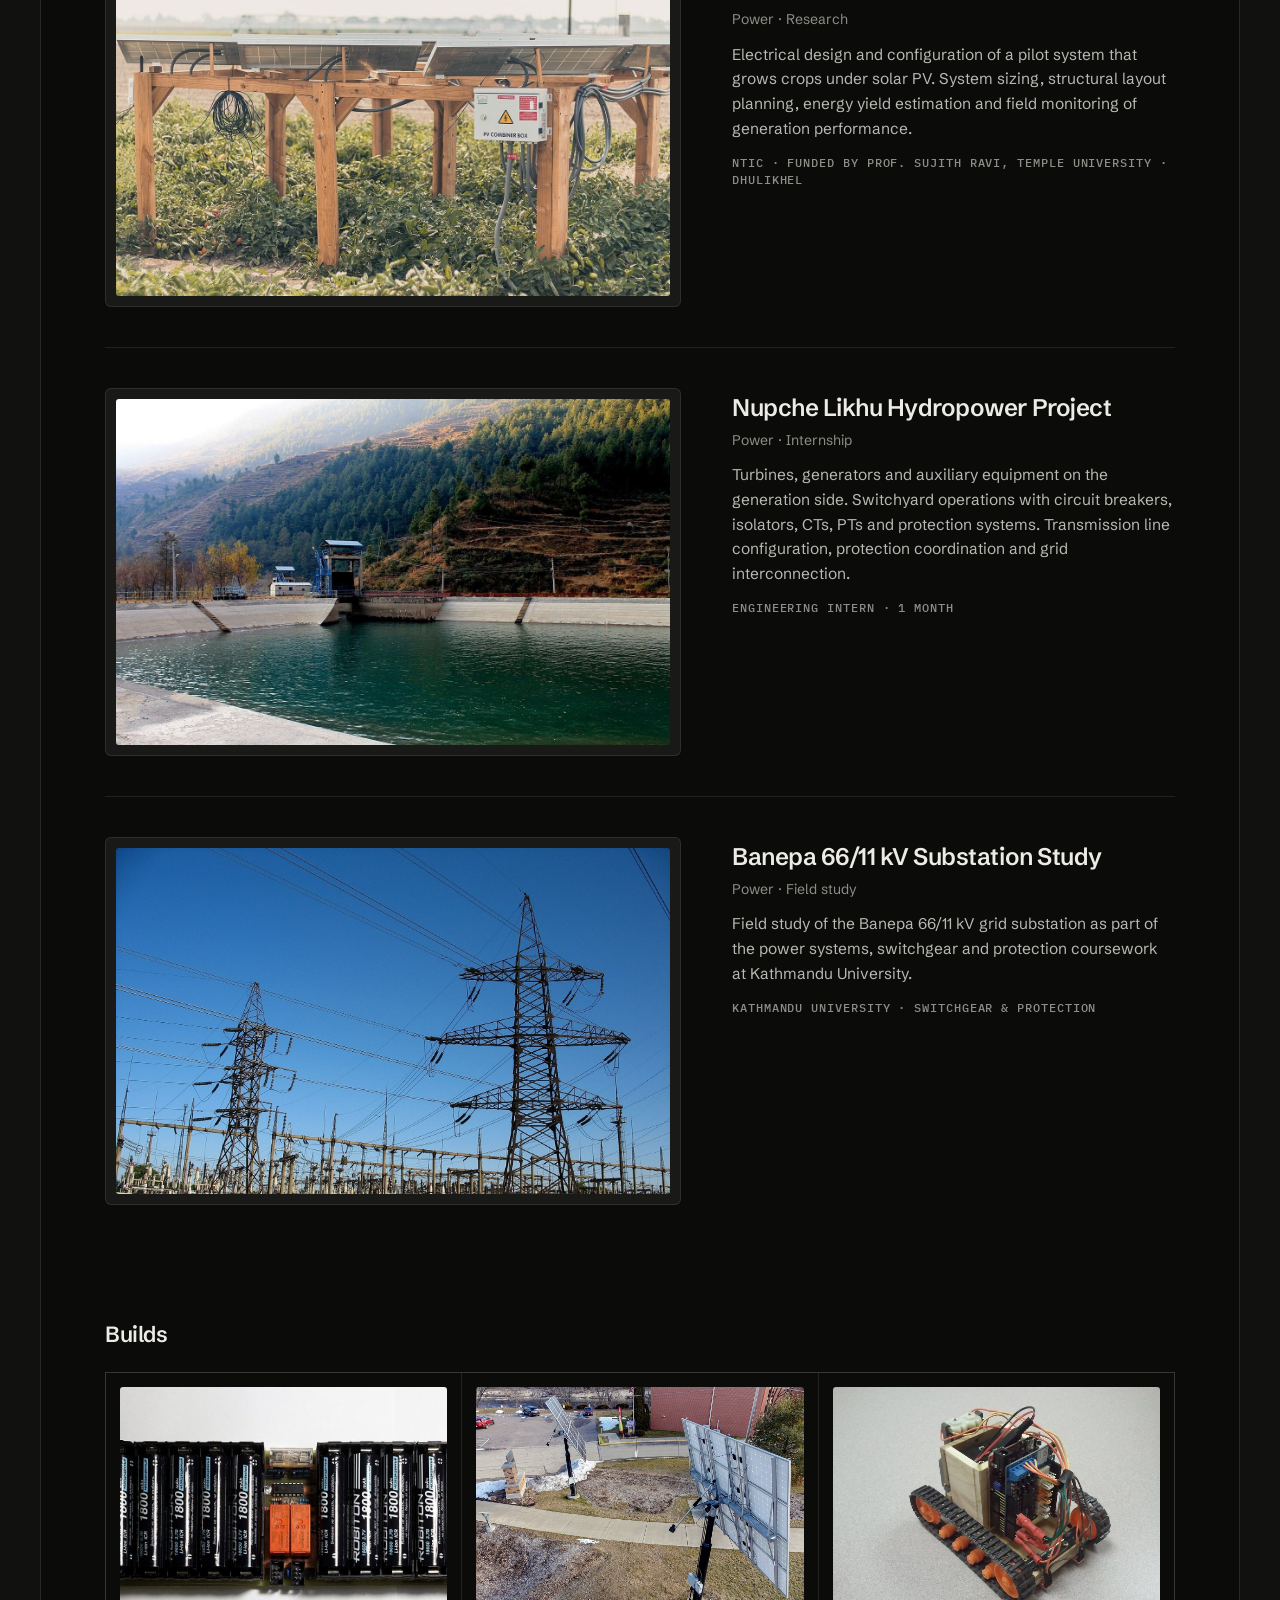
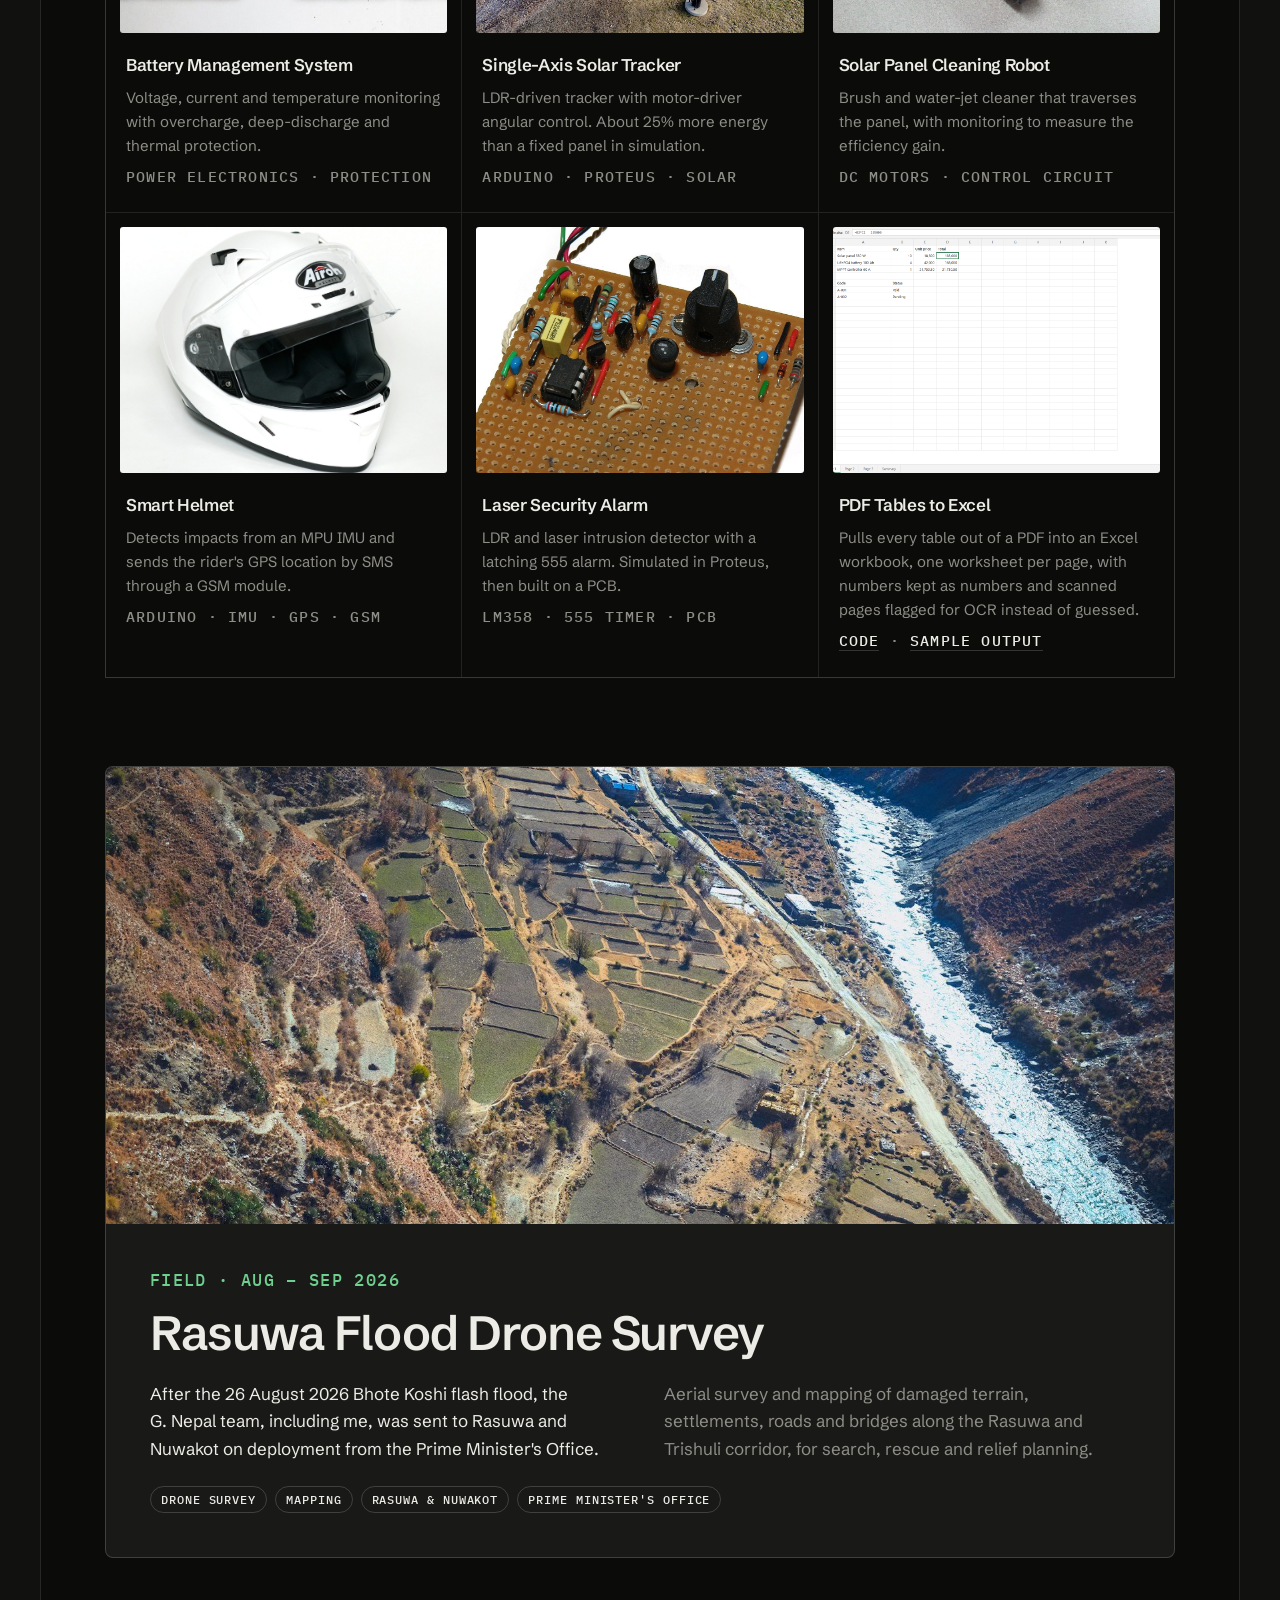
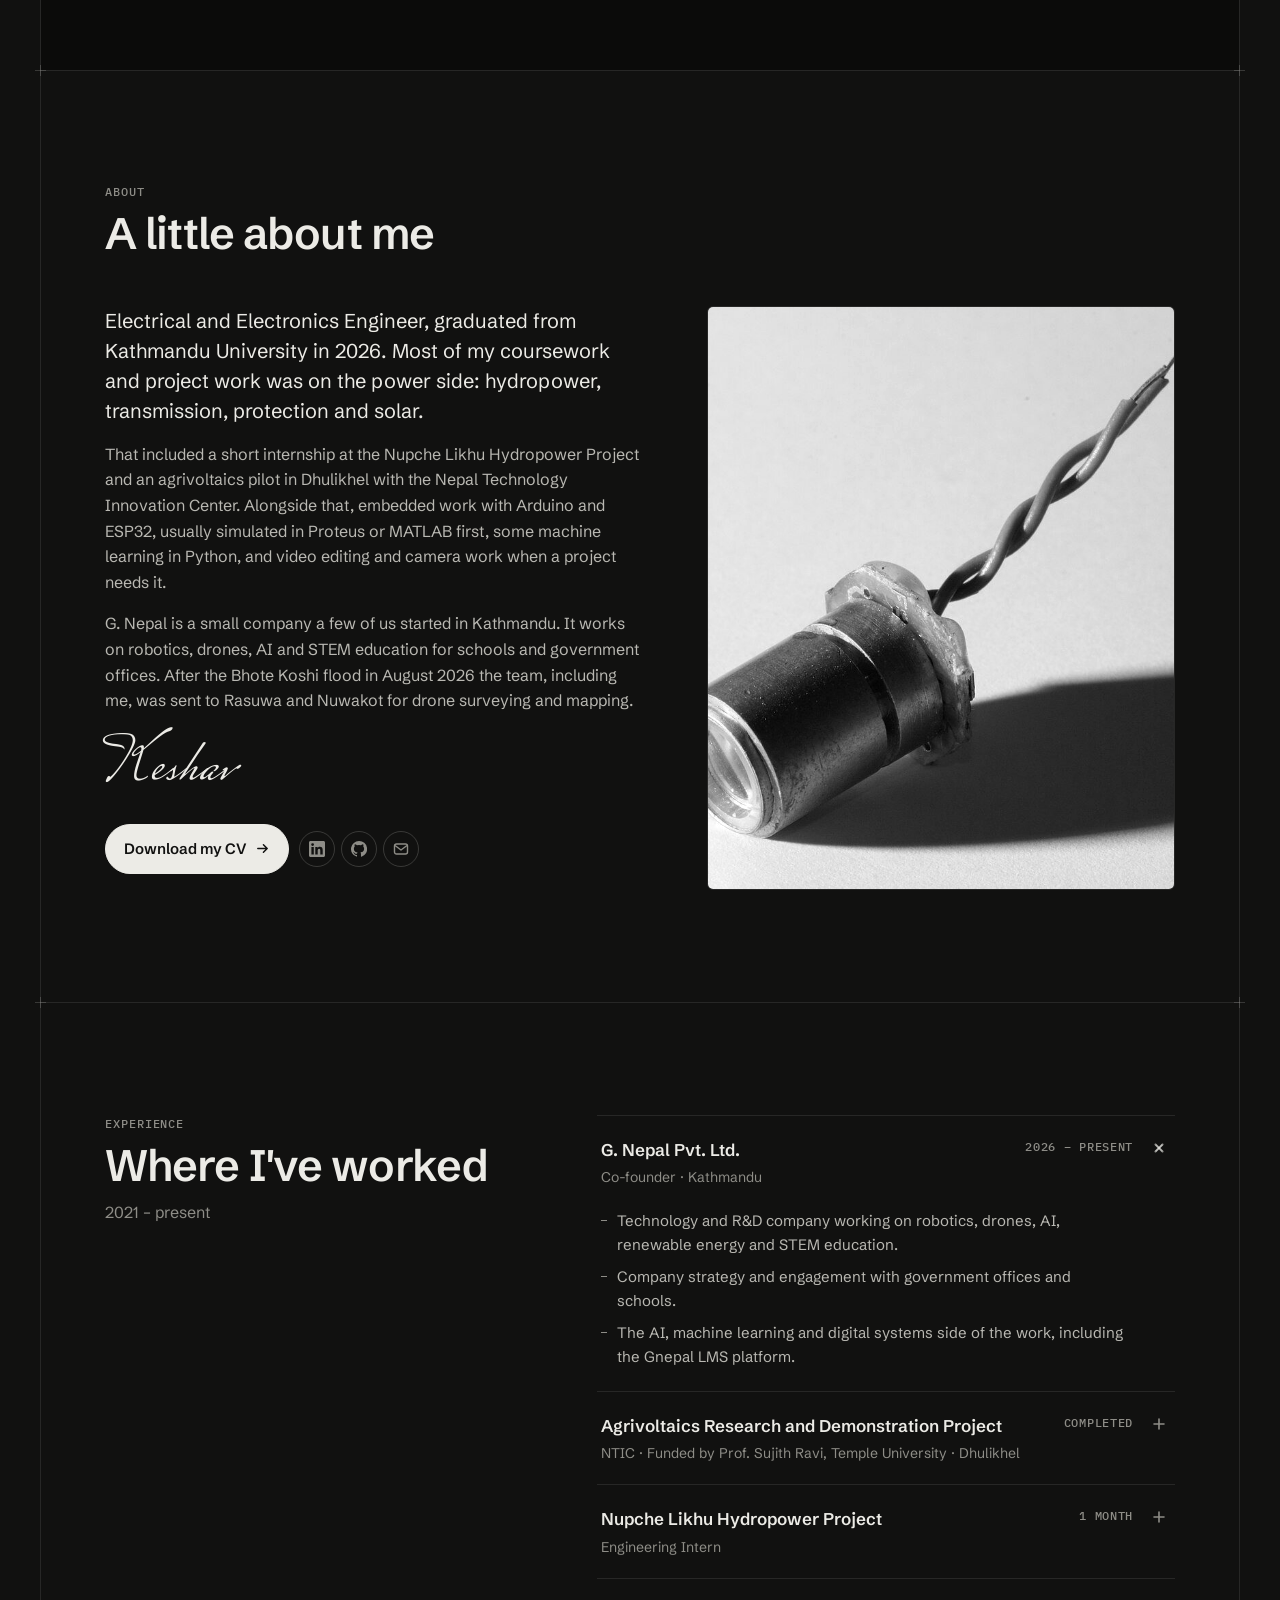
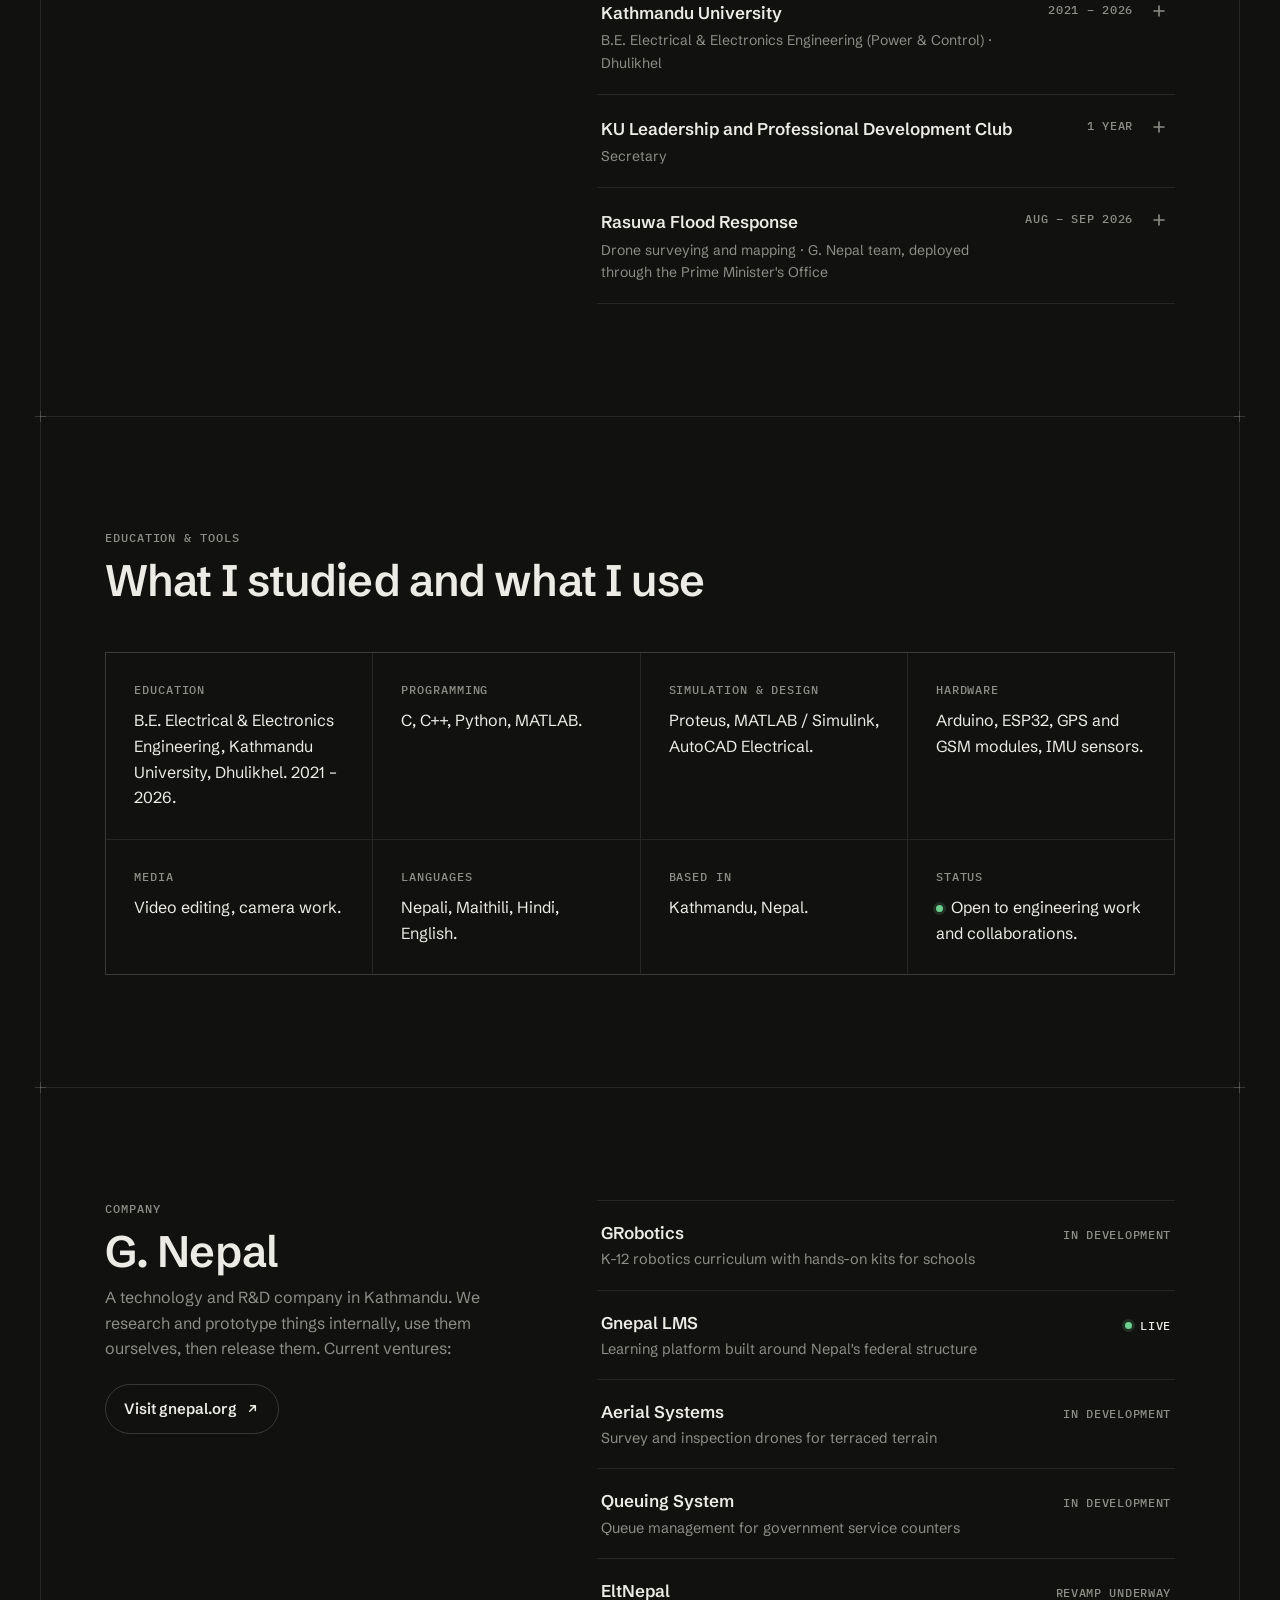
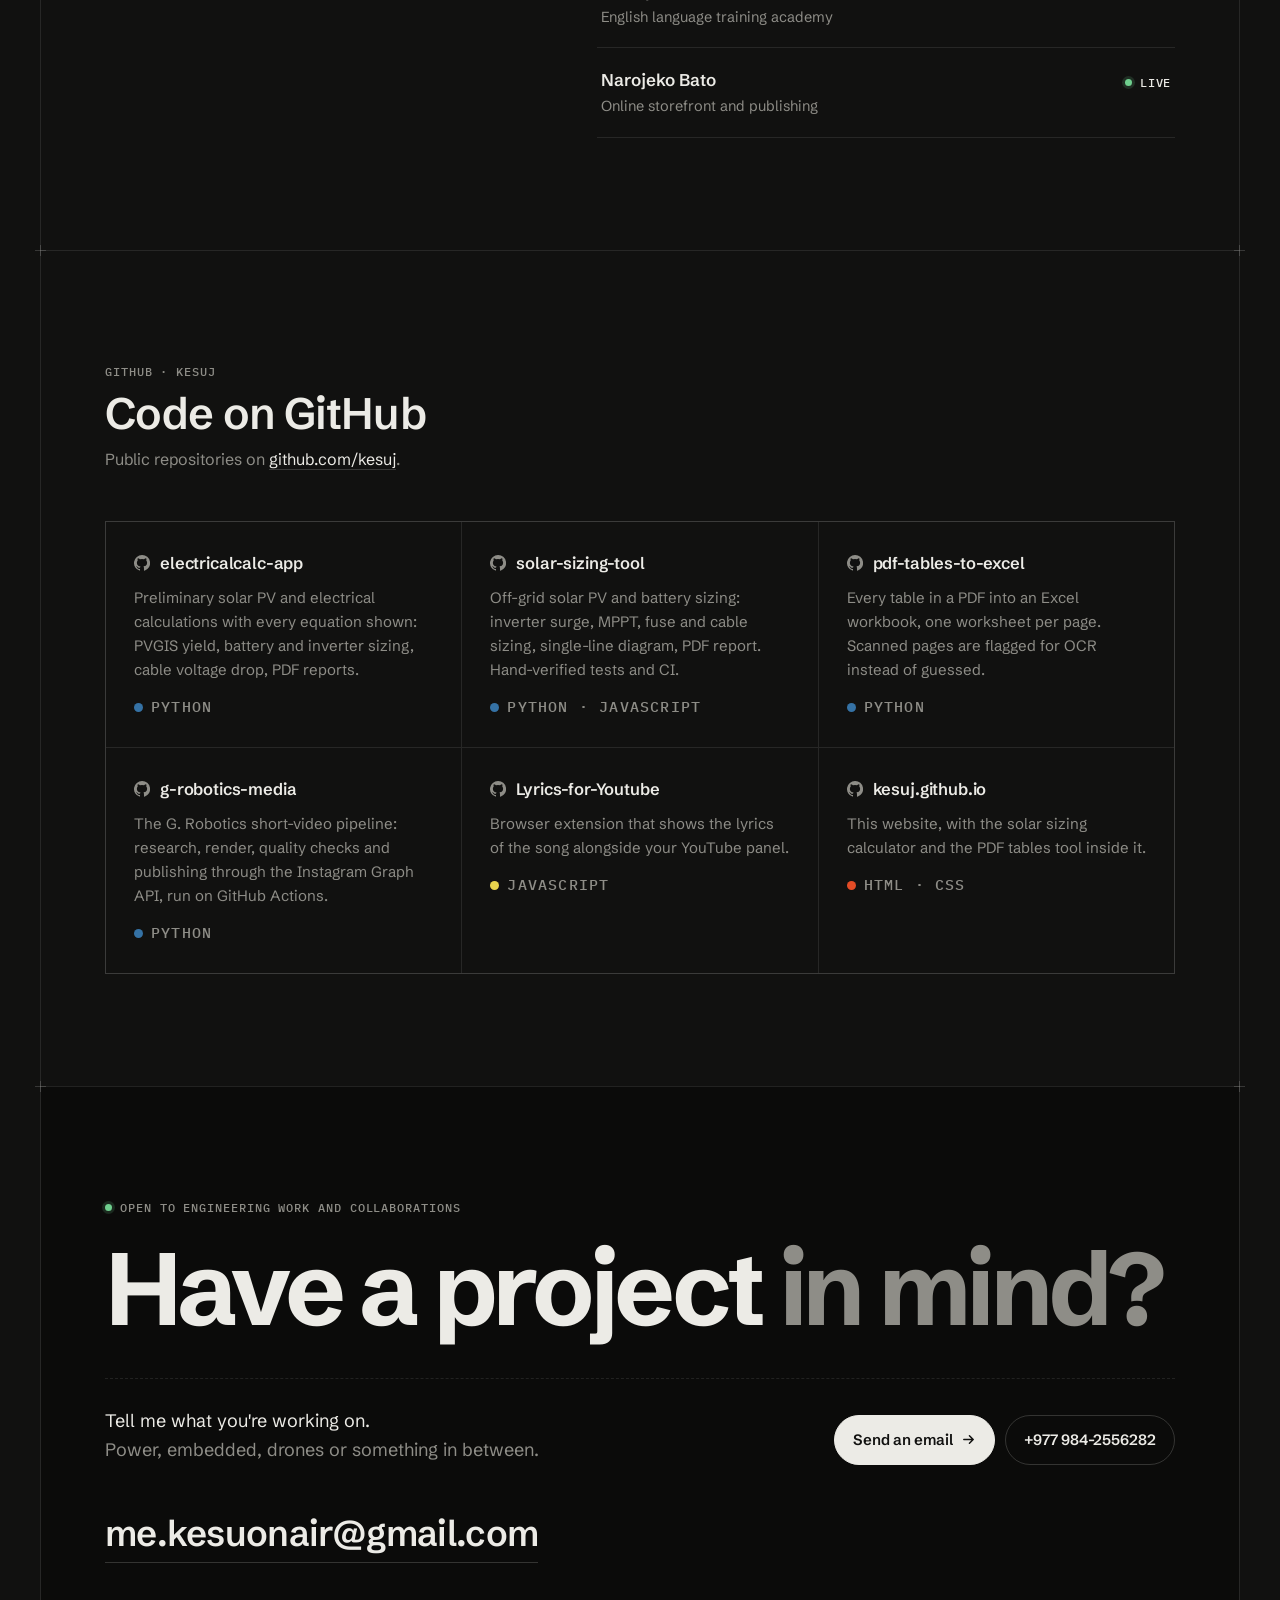
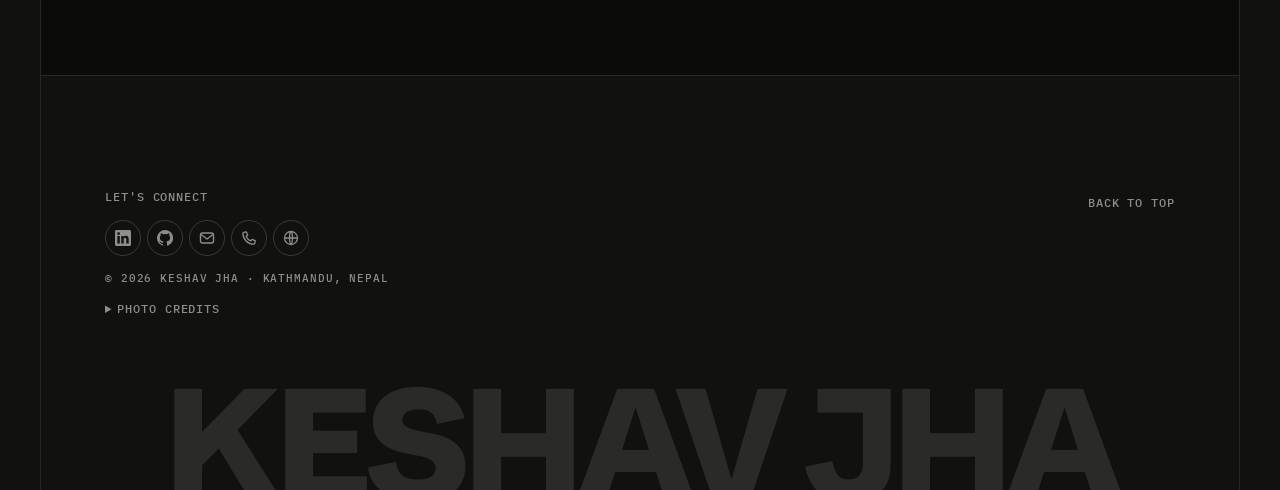
==== commit aece72b5: "Dark redesign after the UI Flip reference, with original copy - Dark framed layout: guide lines, mon" ====
--- a/index.html
+++ b/index.html
@@ -8,473 +8,427 @@
   <meta property="og:title" content="Keshav Jha">
   <meta property="og:description" content="Electrical and Electronics Engineer. Co-founder of G. Nepal.">
   <meta property="og:type" content="website">
+  <meta property="og:image" content="assets/project-rasuwa.jpg">
+  <meta name="theme-color" content="#111110">
   <link rel="preconnect" href="https://fonts.googleapis.com">
   <link rel="preconnect" href="https://fonts.gstatic.com" crossorigin>
-  <link href="https://fonts.googleapis.com/css2?family=Manrope:wght@500;600;700;800&family=DM+Sans:ital,opsz,wght@0,9..40,400;0,9..40,500;0,9..40,600;1,9..40,400&family=IBM+Plex+Mono:wght@400;500&display=swap" rel="stylesheet">
+  <link href="https://fonts.googleapis.com/css2?family=Schibsted+Grotesk:ital,wght@0,400;0,500;0,600;0,700;0,800;1,400&family=IBM+Plex+Mono:wght@400;500&family=Mrs+Saint+Delafield&display=swap" rel="stylesheet">
   <link rel="stylesheet" href="style.css">
-  <link rel="icon" href="data:image/svg+xml,<svg xmlns='http://www.w3.org/2000/svg' viewBox='0 0 100 100'><rect width='100' height='100' rx='20' fill='%230a0909'/><text x='50' y='68' font-size='52' font-family='Arial' font-weight='700' fill='%23fdfdfd' text-anchor='middle'>K</text></svg>">
+  <link rel="icon" href="data:image/svg+xml,<svg xmlns='http://www.w3.org/2000/svg' viewBox='0 0 100 100'><rect width='100' height='100' rx='22' fill='%23111110'/><path d='M56 14 30 56h18l-6 30 28-44H52z' fill='%23ECEBE6'/></svg>">
 </head>
 <body>
 
   <svg width="0" height="0" style="position:absolute" aria-hidden="true">
-    <symbol id="i-arrow" viewBox="0 0 16 16"><path d="M4.5 11.5l7-7M5.5 4.5h6v6" fill="none" stroke="currentColor" stroke-width="1.6" stroke-linecap="round" stroke-linejoin="round"/></symbol>
-    <symbol id="i-down" viewBox="0 0 16 16"><path d="M8 2.5v11M3.5 9L8 13.5 12.5 9" fill="none" stroke="currentColor" stroke-width="1.6" stroke-linecap="round" stroke-linejoin="round"/></symbol>
-    <symbol id="i-up" viewBox="0 0 16 16"><path d="M8 13.5v-11M3.5 7L8 2.5 12.5 7" fill="none" stroke="currentColor" stroke-width="1.6" stroke-linecap="round" stroke-linejoin="round"/></symbol>
-    <symbol id="i-plus" viewBox="0 0 16 16"><path d="M8 2.5v11M2.5 8h11" fill="none" stroke="currentColor" stroke-width="1.6" stroke-linecap="round"/></symbol>
-    <symbol id="i-linkedin" viewBox="0 0 16 16"><path fill="currentColor" d="M1.5 0h13C15.33 0 16 .67 16 1.5v13c0 .83-.67 1.5-1.5 1.5h-13C.67 16 0 15.33 0 14.5v-13C0 .67.67 0 1.5 0zM2.4 6v7.6h2.4V6H2.4zm1.2-3.8a1.4 1.4 0 100 2.8 1.4 1.4 0 000-2.8zM6.3 6v7.6h2.4V9.8c0-1 .2-2 1.4-2 1.2 0 1.2 1.1 1.2 2.1v3.7h2.4V9.4c0-2.1-.45-3.6-2.9-3.6-1.2 0-1.95.65-2.3 1.25V6H6.3z"/></symbol>
+    <symbol id="i-arrow" viewBox="0 0 16 16"><path d="M3 8h10M9 4l4 4-4 4" fill="none" stroke="currentColor" stroke-width="1.6" stroke-linecap="round" stroke-linejoin="round"/></symbol>
+    <symbol id="i-out" viewBox="0 0 16 16"><path d="M5 11l6-6M6 5h5v5" fill="none" stroke="currentColor" stroke-width="1.6" stroke-linecap="round" stroke-linejoin="round"/></symbol>
+    <symbol id="i-plus" viewBox="0 0 16 16"><path d="M8 3v10M3 8h10" fill="none" stroke="currentColor" stroke-width="1.6" stroke-linecap="round"/></symbol>
+    <symbol id="i-bolt" viewBox="0 0 24 24"><path d="M13 2 4 14h7l-1 8 9-12h-7z" fill="none" stroke="currentColor" stroke-width="1.6" stroke-linejoin="round"/></symbol>
+    <symbol id="i-chip" viewBox="0 0 24 24"><rect x="6" y="6" width="12" height="12" rx="1.5" fill="none" stroke="currentColor" stroke-width="1.6"/><path d="M9 2v4M15 2v4M9 18v4M15 18v4M2 9h4M2 15h4M18 9h4M18 15h4" stroke="currentColor" stroke-width="1.6" stroke-linecap="round"/></symbol>
+    <symbol id="i-drone" viewBox="0 0 24 24"><circle cx="5" cy="5" r="2.5" fill="none" stroke="currentColor" stroke-width="1.6"/><circle cx="19" cy="5" r="2.5" fill="none" stroke="currentColor" stroke-width="1.6"/><circle cx="5" cy="19" r="2.5" fill="none" stroke="currentColor" stroke-width="1.6"/><circle cx="19" cy="19" r="2.5" fill="none" stroke="currentColor" stroke-width="1.6"/><rect x="9" y="9" width="6" height="6" rx="1" fill="none" stroke="currentColor" stroke-width="1.6"/><path d="M7 7l2 2M17 7l-2 2M7 17l2-2M17 17l-2-2" stroke="currentColor" stroke-width="1.6"/></symbol>
+    <symbol id="i-brain" viewBox="0 0 24 24"><path d="M4 12a4 4 0 0 1 3-6.5A3.5 3.5 0 0 1 12 4v16a3.5 3.5 0 0 1-5-1.5A4 4 0 0 1 4 12zM20 12a4 4 0 0 0-3-6.5A3.5 3.5 0 0 0 12 4v16a3.5 3.5 0 0 0 5-1.5A4 4 0 0 0 20 12z" fill="none" stroke="currentColor" stroke-width="1.6" stroke-linejoin="round"/></symbol>
+    <symbol id="i-cam" viewBox="0 0 24 24"><rect x="2.5" y="6.5" width="13" height="11" rx="2" fill="none" stroke="currentColor" stroke-width="1.6"/><path d="M15.5 10.5 21.5 7v10l-6-3.5" fill="none" stroke="currentColor" stroke-width="1.6" stroke-linejoin="round"/></symbol>
+    <symbol id="i-git" viewBox="0 0 16 16"><path fill="currentColor" d="M8 0a8 8 0 0 0-2.53 15.59c.4.07.55-.17.55-.38v-1.33c-2.23.48-2.7-1.07-2.7-1.070-.36-.92-.89-1.17-.89-1.17-.73-.5.05-.49.05-.49.8.06 1.23.83 1.23.83.72 1.22 1.88.87 2.33.66.07-.52.28-.87.5-1.07-1.78-.2-3.65-.89-3.65-3.95 0-.87.31-1.59.82-2.15-.08-.2-.36-1.02.08-2.12 0 0 .67-.21 2.2.82a7.6 7.6 0 0 1 4 0c1.53-1.04 2.2-.82 2.2-.82.44 1.1.16 1.92.08 2.12.51.56.82 1.280.82 2.15 0 3.07-1.87 3.75-3.66 3.95.29.25.54.73.54 1.48v2.2c0 .21.15.46.55.38A8 8 0 0 0 8 0z"/></symbol>
+    <symbol id="i-linkedin" viewBox="0 0 16 16"><path fill="currentColor" d="M1.5 0h13C15.33 0 16 .67 16 1.5v13c0 .83-.67 1.5-1.5 1.5h-13C.67 16 0 15.33 0 14.5v-13C0 .67.67 0 1.5 0zM2.4 6v7.6h2.4V6H2.4zm1.2-3.8a1.4 1.4 0 100 2.8 1.4 1.4 0 000-2.8zM6.3 6v7.6h2.4V9.8c0-1 .2-2 1.4-2 1.2 0 1.2 1.1 1.2 2.1v3.7h2.4V9.4c0-2.1-.45-3.6-2.9-3.6-1.2 0-1.950.65-2.3 1.25V6H6.3z"/></symbol>
     <symbol id="i-mail" viewBox="0 0 16 16"><rect x="1.5" y="3" width="13" height="10" rx="2" fill="none" stroke="currentColor" stroke-width="1.4"/><path d="M2 4.5l6 4.5 6-4.5" fill="none" stroke="currentColor" stroke-width="1.4" stroke-linejoin="round"/></symbol>
     <symbol id="i-phone" viewBox="0 0 16 16"><path d="M5.3 1.8l1.4 3.1-1.6 1.3a8.6 8.6 0 004.7 4.7l1.3-1.6 3.1 1.4-.5 2.6c-.1.5-.5.8-1 .8C6.7 14.1 1.9 9.3 1.9 3.3c0-.5.3-.9.8-1l2.6-.5z" fill="none" stroke="currentColor" stroke-width="1.3" stroke-linejoin="round"/></symbol>
-    <symbol id="i-doc" viewBox="0 0 16 16"><path d="M4 1.5h5l3.5 3.5v9.5H4z M9 1.5V5h3.5M6 8.5h4.5M6 11h4.5" fill="none" stroke="currentColor" stroke-width="1.3" stroke-linejoin="round"/></symbol>
-    <symbol id="i-bolt" viewBox="0 0 16 16"><path d="M9 1.5L3.5 9h4l-.5 5.5L12.5 7h-4z" fill="currentColor"/></symbol>
     <symbol id="i-globe" viewBox="0 0 16 16"><circle cx="8" cy="8" r="6.5" fill="none" stroke="currentColor" stroke-width="1.3"/><path d="M1.5 8h13M8 1.5c2 2 2 11 0 13M8 1.5c-2 2-2 11 0 13" fill="none" stroke="currentColor" stroke-width="1.3"/></symbol>
   </svg>
 
-  <!-- Header -->
   <header class="nav" id="nav">
-    <div class="wrap">
-      <a class="pill pill--status" href="#contact"><span class="dot"></span>Open to work</a>
-      <nav class="nav-links" id="navLinks" aria-label="Sections">
-        <a href="#work">Work<sup>(08)</sup></a>
+    <div class="nav-in">
+      <a class="logo" href="#top" aria-label="Keshav Jha, back to top"><svg viewBox="0 0 24 24" aria-hidden="true"><path d="M13 2 4 14h7l-1 8 9-12h-7z" fill="currentColor"/></svg>Keshav Jha</a>
+      <nav class="links" id="links" aria-label="Sections">
+        <a href="#skills">Skills</a>
+        <a href="#work">Work</a>
         <a href="#about">About</a>
-        <a href="#experience">Experience<sup>(06)</sup></a>
+        <a href="#experience">Experience</a>
         <a href="#gnepal">G. Nepal</a>
-        <a href="#contact">Contact</a>
+        <a href="#code">Code</a>
       </nav>
-      <div class="nav-right">
-        <a class="btn" href="https://mail.google.com/mail/?view=cm&amp;fs=1&amp;to=me.kesuonair@gmail.com" target="_blank" rel="noopener">Let's talk <svg class="arrow"><use href="#i-arrow"/></svg></a>
-        <button class="pill menu-toggle" id="menuToggle" type="button" aria-expanded="false" aria-controls="navLinks">Menu</button>
-      </div>
+      <a class="talk" href="https://mail.google.com/mail/?view=cm&amp;fs=1&amp;to=me.kesuonair@gmail.com" target="_blank" rel="noopener"><span class="dot" aria-hidden="true"></span>Let's talk<svg><use href="#i-arrow"/></svg></a>
+      <button class="menu" id="menu" type="button" aria-expanded="false" aria-controls="links">Menu</button>
     </div>
   </header>
 
-  <main id="top">
+  <main id="top" class="frame">
 
     <!-- Hero -->
-    <section class="hero" aria-label="Introduction">
-      <svg class="traces" viewBox="0 0 1440 900" preserveAspectRatio="xMidYMid slice" aria-hidden="true">
-        <g class="trace-lines" fill="none" stroke-width="1.5" stroke-linecap="round" stroke-linejoin="round">
-          <path d="M0 140 H180 L240 200 H420 L470 250 V360" />
-          <path d="M0 220 H120 L200 300 H330" />
-          <path d="M0 620 H160 L230 550 H380 V470" />
-          <path d="M60 900 V760 L130 690 H300" />
-          <path d="M1440 120 H1280 L1220 180 H1040 L990 230 V330" />
-          <path d="M1440 260 H1330 L1250 340 H1120" />
-          <path d="M1440 640 H1300 L1230 570 H1080 V490" />
-          <path d="M1380 900 V780 L1310 710 H1140" />
-          <path d="M520 0 V90 L580 150 H640" />
-          <path d="M900 0 V110 L840 170 H780" />
-        </g>
-        <g class="trace-pads" fill="none" stroke-width="1.5">
-          <circle cx="470" cy="360" r="6"/><circle cx="330" cy="300" r="6"/><circle cx="380" cy="470" r="6"/><circle cx="300" cy="690" r="6"/>
-          <circle cx="990" cy="330" r="6"/><circle cx="1120" cy="340" r="6"/><circle cx="1080" cy="490" r="6"/><circle cx="1140" cy="710" r="6"/>
-          <circle cx="640" cy="150" r="6"/><circle cx="780" cy="170" r="6"/>
-          <rect x="176" y="136" width="8" height="8"/><rect x="1276" y="116" width="8" height="8"/>
-        </g>
-        <g class="trace-pulse" fill="none" stroke-width="2" stroke-linecap="round" stroke-linejoin="round">
-          <path d="M0 140 H180 L240 200 H420 L470 250 V360" />
-          <path d="M1440 640 H1300 L1230 570 H1080 V490" />
-          <path d="M0 620 H160 L230 550 H380 V470" />
-          <path d="M1440 120 H1280 L1220 180 H1040 L990 230 V330" />
-        </g>
-      </svg>
-      <div class="wrap">
-        <h1 class="name" id="name" aria-label="Keshav Jha">
-          <span class="word outline" aria-hidden="true">Keshav</span>
-          <span class="word" aria-hidden="true">Jha</span>
-        </h1>
-
-        <div class="portrait" id="portrait">
-          <img src="assets/keshav.png" alt="Portrait of Keshav Jha" fetchpriority="high"
-               onerror="if(!this.dataset.tried){this.dataset.tried=1;this.src='assets/keshav.jpg'}else{document.body.classList.add('no-portrait')}">
-          <span class="face" id="face" role="img" aria-label="Hover or tap to see the photo in colour"></span>
-        </div>
-
-        <div class="hero-left">
-          <p class="eyebrow"><span class="dot"></span>Open to engineering work</p>
-          <h2><svg class="bolt"><use href="#i-bolt"/></svg>Electrical &amp; Electronics Engineer</h2>
-          <p>Kathmandu University graduate and co-founder of G. Nepal. Power systems, embedded electronics, drone surveying and machine learning, mostly out in the field in Nepal.</p>
-          <a class="btn" href="#work">See my work <svg class="arrow"><use href="#i-arrow"/></svg></a>
-        </div>
-
-        <div class="socials">
-          <a class="pill" href="https://linkedin.com/in/keshav-jha-248236212" target="_blank" rel="noopener"><svg><use href="#i-linkedin"/></svg>LinkedIn</a>
-          <a class="pill" href="https://mail.google.com/mail/?view=cm&amp;fs=1&amp;to=me.kesuonair@gmail.com" target="_blank" rel="noopener"><svg><use href="#i-mail"/></svg>Email</a>
-          <a class="pill" href="tel:+9779842556282"><svg><use href="#i-phone"/></svg>Phone</a>
-          <a class="pill" href="cv/Keshav_Jha_CV.pdf" target="_blank" rel="noopener"><svg><use href="#i-doc"/></svg>Download CV</a>
-        </div>
-      </div>
-
-      <div class="hero-foot">
-        <div class="wrap">
-          <span>Kathmandu, Nepal <i class="sep"></i> 230 V <i class="sep"></i> 50 Hz</span>
-          <svg class="sine" viewBox="0 0 120 20" aria-hidden="true"><path d="M0 10 C10 -2 20 -2 30 10 S50 22 60 10 S80 -2 90 10 S110 22 120 10" fill="none" stroke="currentColor" stroke-width="1.5"/></svg>
-          <a href="#work">Scroll to explore <svg class="arrow"><use href="#i-down"/></svg></a>
-        </div>
+    <section class="block hero" aria-labelledby="hero-h">
+      <p class="mono">Electrical &amp; Electronics Engineer · Kathmandu, Nepal · 230 V / 50 Hz</p>
+      <h1 id="hero-h"><span class="dim">Hey, my name's Keshav.</span> I like building things <span class="dim">that get</span> used.</h1>
+
+      <div class="hero-row">
+        <div class="facts">
+          <p class="avail"><span class="dot" aria-hidden="true"></span>Open to engineering work</p>
+          <ul class="marks" aria-label="Where I have worked and studied">
+            <li>Kathmandu University</li>
+            <li>G. Nepal</li>
+            <li>NTIC</li>
+            <li>Nupche Likhu HEP</li>
+            <li>Temple University</li>
+            <li>Banepa 66/11 kV</li>
+          </ul>
+        </div>
+        <div class="hero-copy">
+          <p>Kathmandu University graduate and co-founder of G.&nbsp;Nepal. <span class="dim">Power systems, embedded electronics, drone surveying and machine learning, mostly out in the field in Nepal.</span></p>
+          <div class="btns">
+            <a class="btn" href="#work">See my work<svg><use href="#i-arrow"/></svg></a>
+            <a class="btn ghost" href="cv/Keshav_Jha_CV.pdf" target="_blank" rel="noopener">Download CV</a>
+          </div>
+        </div>
+      </div>
+
+      <div class="hero-shots">
+        <a class="shot" href="tools/solar-sizing/index.html" target="_blank" rel="noopener" aria-label="Open the off-grid solar sizing calculator"><img src="assets/project-solar-tool.png" alt="Off-grid solar sizing calculator showing the single-line diagram and calculation steps" fetchpriority="high"></a>
+        <a class="shot" href="#p-agri" aria-label="Agrivoltaics project"><img src="assets/project-agrivoltaics.jpg" alt="Solar panels raised on a timber frame above crops, with a PV combiner box"></a>
+      </div>
+    </section>
+
+    <!-- Skills -->
+    <section class="block" id="skills" aria-labelledby="skills-h">
+      <div class="head">
+        <p class="mono">Skills</p>
+        <h2 id="skills-h">What I do</h2>
+        <p class="sub">Power first. Everything else grew out of it.</p>
+      </div>
+      <div class="cells cells--skills">
+        <article class="cell cell--lead">
+          <h3><svg class="ico"><use href="#i-bolt"/></svg>Power systems &amp; renewable energy</h3>
+          <p>Hydropower, switchyard and protection work from the Nupche Likhu internship and the Banepa 66/11 kV substation field study. Solar PV sizing and yield estimation from the agrivoltaics pilot.</p>
+        </article>
+        <article class="cell">
+          <h3><svg class="ico"><use href="#i-chip"/></svg>Embedded electronics</h3>
+          <p>Arduino and ESP32 builds with IMU, GPS and GSM modules. Circuits are simulated in Proteus or MATLAB before they go on a board.</p>
+        </article>
+        <article class="cell">
+          <h3><svg class="ico"><use href="#i-drone"/></svg>Drone surveying &amp; mapping</h3>
+          <p>Aerial survey and mapping of terrain, roads, bridges and settlements. Most recently in Rasuwa and Nuwakot after the 2026 Bhote Koshi flood, on deployment through the Prime Minister's Office.</p>
+        </article>
+        <article class="cell">
+          <h3><svg class="ico"><use href="#i-brain"/></svg>AI &amp; machine learning</h3>
+          <p>Model development, training and evaluation in Python, and the data and digital systems side of G. Nepal's products, including the Gnepal LMS platform.</p>
+        </article>
+        <article class="cell">
+          <h3><svg class="ico"><use href="#i-cam"/></svg>Video &amp; camera work</h3>
+          <p>Editing and camera work for project documentation and for G. Nepal's outreach with schools and government offices.</p>
+        </article>
       </div>
     </section>
 
     <!-- Work -->
-    <section class="sec" id="work">
-      <div class="wrap">
-        <div class="head center">
-          <p class="ghost rv" aria-hidden="true">Projects</p>
-          <h2 class="rv"><span class="slash">/</span>Selected Work</h2>
-        </div>
-
-        <div class="work-bar rv">
-          <div class="tabs" id="tabs" role="group" aria-label="Filter projects">
-            <button type="button" data-filter="all" aria-pressed="true">All</button>
-            <button type="button" data-filter="field" aria-pressed="false">Field</button>
-            <button type="button" data-filter="power" aria-pressed="false">Power</button>
-            <button type="button" data-filter="embedded" aria-pressed="false">Embedded</button>
-            <button type="button" data-filter="software" aria-pressed="false">Software</button>
-          </div>
-          <a class="view-all" href="cv/Keshav_Jha_CV.pdf" target="_blank" rel="noopener">Full CV <svg class="arrow"><use href="#i-arrow"/></svg></a>
-        </div>
-
-        <div class="cards" id="cards">
-          <article class="card rv" data-cat="power software">
-            <a class="thumb" href="tools/solar-sizing/index.html" target="_blank" rel="noopener" aria-label="Open the off-grid solar sizing calculator">
-              <img class="cover" src="assets/project-solar-tool.png" alt="" loading="lazy" onerror="this.remove()">
-              <span class="badge">Software</span>
-            </a>
-            <div class="card-body">
-              <h3>Off-grid Solar Sizing Calculator <span>01</span></h3>
-              <p>Sizes panels, battery bank, inverter (including motor surge), MPPT controller, fuses and cables, then draws a single-line diagram and a PDF report with every step shown. 24 hand-checked tests in JavaScript and Python. <a href="tools/solar-sizing/index.html" target="_blank" rel="noopener">Try it</a> · <a href="tools/solar-sizing/sample-report.pdf" target="_blank" rel="noopener">Sample report</a></p>
-              <div class="tags"><span>JavaScript</span><span>Python</span><span>PyTest</span><span>Solar PV</span></div>
-            </div>
-          </article>
-
-          <article class="card rv" data-cat="software">
-            <a class="thumb" href="https://github.com/kesuj/kesuj.github.io/tree/main/tools/pdf-tables-to-excel" target="_blank" rel="noopener" aria-label="Open the PDF tables to Excel tool on GitHub">
-              <img class="cover" src="assets/project-pdf-excel.png" alt="" loading="lazy" onerror="this.remove()">
-              <span class="badge">Software</span>
-            </a>
-            <div class="card-body">
-              <h3>PDF Tables to Excel <span>02</span></h3>
-              <p>Python tool that pulls every table out of a PDF into an Excel workbook, one worksheet per page, with numbers kept as numbers and scanned pages flagged for OCR instead of guessed. Tested end to end on a generated PDF. <a href="https://github.com/kesuj/kesuj.github.io/tree/main/tools/pdf-tables-to-excel" target="_blank" rel="noopener">Code</a> · <a href="tools/pdf-tables-to-excel/samples/sample.xlsx">Sample output</a></p>
-              <div class="tags"><span>Python</span><span>pdfplumber</span><span>openpyxl</span><span>PyTest</span></div>
-            </div>
-          </article>
-
-          <article class="card rv" data-cat="field">
-            <div class="thumb">
-              <img class="cover" src="assets/project-rasuwa.jpg" alt="" loading="lazy" onerror="this.remove()">
-              <span class="badge">Field</span>
-            </div>
-            <div class="card-body">
-              <h3>Rasuwa Flood Drone Survey <span>03</span></h3>
-              <p>Aerial survey and mapping of flood-hit terrain, roads and settlements in Rasuwa and Nuwakot with the G. Nepal team, after the August 2026 Bhote Koshi flood.</p>
-              <div class="tags"><span>Drone</span><span>Mapping</span><span>2026</span></div>
-            </div>
-          </article>
-
-          <article class="card rv" data-cat="embedded">
-            <div class="thumb">
-              <img class="cover" src="assets/project-helmet.jpg" alt="" loading="lazy" onerror="this.remove()">
-              <span class="badge">Embedded</span>
-            </div>
-            <div class="card-body">
-              <h3>Smart Helmet <span>04</span></h3>
-              <p>Detects impacts from an MPU IMU and sends the rider's GPS location by SMS through a GSM module.</p>
-              <div class="tags"><span>Arduino</span><span>IMU</span><span>GPS</span><span>GSM</span></div>
-            </div>
-          </article>
-
-          <article class="card rv" data-cat="power embedded">
-            <div class="thumb">
-              <img class="cover" src="assets/project-tracker.jpg" alt="" loading="lazy" onerror="this.remove()">
-              <span class="badge">Power</span>
-            </div>
-            <div class="card-body">
-              <h3>Single-Axis Solar Tracker <span>05</span></h3>
-              <p>LDR-driven tracker with motor-driver angular control. About 25% more energy than a fixed panel in simulation.</p>
-              <div class="tags"><span>Arduino</span><span>Proteus</span><span>Solar</span></div>
-            </div>
-          </article>
-
-          <article class="card rv" data-cat="power">
-            <div class="thumb">
-              <img class="cover" src="assets/project-cleaner.jpg" alt="" loading="lazy" onerror="this.remove()">
-              <span class="badge">Power</span>
-            </div>
-            <div class="card-body">
-              <h3>Solar Panel Cleaning Robot <span>06</span></h3>
-              <p>Brush and water-jet cleaner that traverses the panel, with monitoring to measure the efficiency gain.</p>
-              <div class="tags"><span>DC motors</span><span>Control circuit</span></div>
-            </div>
-          </article>
-
-          <article class="card rv" data-cat="power">
-            <div class="thumb">
-              <img class="cover" src="assets/project-bms.jpg" alt="" loading="lazy" onerror="this.remove()">
-              <span class="badge">Power</span>
-            </div>
-            <div class="card-body">
-              <h3>Battery Management System <span>07</span></h3>
-              <p>Voltage, current and temperature monitoring with overcharge, deep-discharge and thermal protection.</p>
-              <div class="tags"><span>Power electronics</span><span>Protection</span></div>
-            </div>
-          </article>
-
-          <article class="card rv" data-cat="embedded">
-            <div class="thumb">
-              <img class="cover" src="assets/project-alarm.jpg" alt="" loading="lazy" onerror="this.remove()">
-              <span class="badge">Embedded</span>
-            </div>
-            <div class="card-body">
-              <h3>Laser Security Alarm <span>08</span></h3>
-              <p>LDR and laser intrusion detector with a latching 555 alarm. Simulated in Proteus, then built on a PCB.</p>
-              <div class="tags"><span>LM358</span><span>555 timer</span><span>PCB</span></div>
-            </div>
-          </article>
-        </div>
-      </div>
+    <section class="block dark" id="work" aria-labelledby="work-h">
+      <div class="head">
+        <p class="mono">Work</p>
+        <h2 id="work-h">Selected Projects</h2>
+        <p class="sub">Power and solar first, then the builds and the software. The flood survey in Rasuwa closes the list.</p>
+      </div>
+
+      <div class="rows">
+        <article class="row">
+          <a class="row-img" href="tools/solar-sizing/index.html" target="_blank" rel="noopener" aria-label="Open the solar sizing calculator"><img src="assets/project-solar-tool.png" alt="The off-grid solar sizing calculator in a browser" loading="lazy"></a>
+          <div class="row-txt">
+            <h3>Off-grid Solar Sizing Calculator</h3>
+            <p class="kind">Power · Software</p>
+            <p>Sizes panels, battery bank, inverter (including motor surge), MPPT controller, fuses and cables, then draws a single-line diagram and a PDF report with every step shown. 24 hand-checked tests in JavaScript and Python.</p>
+            <p class="mono meta">JavaScript · Python · PyTest · Solar PV</p>
+            <p class="acts"><a href="tools/solar-sizing/index.html" target="_blank" rel="noopener">Try it<svg><use href="#i-out"/></svg></a><a href="tools/solar-sizing/sample-report.pdf" target="_blank" rel="noopener">Sample report<svg><use href="#i-out"/></svg></a><a href="https://github.com/kesuj/solar-sizing-tool" target="_blank" rel="noopener">Code<svg><use href="#i-out"/></svg></a></p>
+          </div>
+        </article>
+
+        <article class="row">
+          <a class="row-img" href="https://kesuj.github.io/electricalcalc-app/" target="_blank" rel="noopener" aria-label="Open ElectricalCalc AI"><img src="assets/project-ecalc.png" alt="ElectricalCalc AI home page: design your own solar system" loading="lazy"></a>
+          <div class="row-txt">
+            <h3>ElectricalCalc AI</h3>
+            <p class="kind">Power · Software</p>
+            <p>Preliminary solar PV and electrical calculations with every equation shown. Home solar with real PVGIS sunshine data for 27 Nepali cities and the NEA slab bill, solar farms with string and inverter matching, power-factor correction, cable voltage drop to IEC 60228, and draft PDF reports.</p>
+            <p class="mono meta">Python · Streamlit · PVGIS · NEPQA-2025</p>
+            <p class="acts"><a href="https://kesuj.github.io/electricalcalc-app/" target="_blank" rel="noopener">Open the app<svg><use href="#i-out"/></svg></a><a href="https://github.com/kesuj/electricalcalc-app" target="_blank" rel="noopener">Code<svg><use href="#i-out"/></svg></a></p>
+          </div>
+        </article>
+
+        <article class="row" id="p-agri">
+          <div class="row-img"><img src="assets/project-agrivoltaics.jpg" alt="Solar panels on a timber frame over crops, with a PV combiner box" loading="lazy"></div>
+          <div class="row-txt">
+            <h3>Agrivoltaics Research and Demonstration Project</h3>
+            <p class="kind">Power · Research</p>
+            <p>Electrical design and configuration of a pilot system that grows crops under solar PV. System sizing, structural layout planning, energy yield estimation and field monitoring of generation performance.</p>
+            <p class="mono meta">NTIC · Funded by Prof. Sujith Ravi, Temple University · Dhulikhel</p>
+          </div>
+        </article>
+
+        <article class="row">
+          <div class="row-img"><img src="assets/project-hydro.jpg" alt="Hydropower headworks and settling basin in a Himalayan valley" loading="lazy"></div>
+          <div class="row-txt">
+            <h3>Nupche Likhu Hydropower Project</h3>
+            <p class="kind">Power · Internship</p>
+            <p>Turbines, generators and auxiliary equipment on the generation side. Switchyard operations with circuit breakers, isolators, CTs, PTs and protection systems. Transmission line configuration, protection coordination and grid interconnection.</p>
+            <p class="mono meta">Engineering Intern · 1 month</p>
+          </div>
+        </article>
+
+        <article class="row">
+          <div class="row-img"><img src="assets/project-substation.jpg" alt="Transmission towers above a high-voltage substation yard" loading="lazy"></div>
+          <div class="row-txt">
+            <h3>Banepa 66/11 kV Substation Study</h3>
+            <p class="kind">Power · Field study</p>
+            <p>Field study of the Banepa 66/11 kV grid substation as part of the power systems, switchgear and protection coursework at Kathmandu University.</p>
+            <p class="mono meta">Kathmandu University · Switchgear &amp; protection</p>
+          </div>
+        </article>
+      </div>
+
+      <h3 class="sub-h">Builds</h3>
+      <div class="cells cells--3">
+        <article class="cell build">
+          <img src="assets/project-bms.jpg" alt="A pack of lithium cells with a relay board in the middle" loading="lazy">
+          <h4>Battery Management System</h4>
+          <p>Voltage, current and temperature monitoring with overcharge, deep-discharge and thermal protection.</p>
+          <p class="mono meta">Power electronics · Protection</p>
+        </article>
+        <article class="cell build">
+          <img src="assets/project-tracker.jpg" alt="Pole-mounted solar trackers on a lawn" loading="lazy">
+          <h4>Single-Axis Solar Tracker</h4>
+          <p>LDR-driven tracker with motor-driver angular control. About 25% more energy than a fixed panel in simulation.</p>
+          <p class="mono meta">Arduino · Proteus · Solar</p>
+        </article>
+        <article class="cell build">
+          <img src="assets/project-cleaner.jpg" alt="A hand-built tracked robot with a wooden body, motor board and loose wiring" loading="lazy">
+          <h4>Solar Panel Cleaning Robot</h4>
+          <p>Brush and water-jet cleaner that traverses the panel, with monitoring to measure the efficiency gain.</p>
+          <p class="mono meta">DC motors · Control circuit</p>
+        </article>
+        <article class="cell build">
+          <img src="assets/project-helmet.jpg" alt="A white full-face motorcycle helmet" loading="lazy">
+          <h4>Smart Helmet</h4>
+          <p>Detects impacts from an MPU IMU and sends the rider's GPS location by SMS through a GSM module.</p>
+          <p class="mono meta">Arduino · IMU · GPS · GSM</p>
+        </article>
+        <article class="cell build">
+          <img src="assets/project-alarm.jpg" alt="A hand-soldered circuit on perforated board with an 8-pin chip" loading="lazy">
+          <h4>Laser Security Alarm</h4>
+          <p>LDR and laser intrusion detector with a latching 555 alarm. Simulated in Proteus, then built on a PCB.</p>
+          <p class="mono meta">LM358 · 555 timer · PCB</p>
+        </article>
+        <article class="cell build">
+          <img src="assets/project-pdf-excel.png" alt="Spreadsheet produced by the PDF tables tool, one sheet per page" loading="lazy">
+          <h4>PDF Tables to Excel</h4>
+          <p>Pulls every table out of a PDF into an Excel workbook, one worksheet per page, with numbers kept as numbers and scanned pages flagged for OCR instead of guessed.</p>
+          <p class="mono meta"><a href="https://github.com/kesuj/kesuj.github.io/tree/main/tools/pdf-tables-to-excel" target="_blank" rel="noopener">Code</a> · <a href="tools/pdf-tables-to-excel/samples/sample.xlsx">Sample output</a></p>
+        </article>
+      </div>
+
+      <!-- Featured last: Rasuwa -->
+      <article class="feature" aria-labelledby="rasuwa-h">
+        <div class="feature-img"><img src="assets/project-rasuwa.jpg" alt="Terraced fields and a glacial river in a Himalayan valley, seen from the air" loading="lazy"></div>
+        <div class="feature-txt">
+          <p class="mono">Field · Aug – Sep 2026</p>
+          <h3 id="rasuwa-h">Rasuwa Flood Drone Survey</h3>
+          <p>After the 26 August 2026 Bhote Koshi flash flood, the G.&nbsp;Nepal team, including me, was sent to Rasuwa and Nuwakot on deployment from the Prime Minister's Office.</p>
+          <p class="dim">Aerial survey and mapping of damaged terrain, settlements, roads and bridges along the Rasuwa and Trishuli corridor, for search, rescue and relief planning.</p>
+          <ul class="mono tags"><li>Drone survey</li><li>Mapping</li><li>Rasuwa &amp; Nuwakot</li><li>Prime Minister's Office</li></ul>
+        </div>
+      </article>
     </section>
 
     <!-- About -->
-    <section class="sec about" id="about">
-      <div class="wrap about-grid">
-        <p class="eyebrow rv">A little about me</p>
-        <div>
-          <h2 class="rv">Hey, my name's Keshav.<br><span class="muted">I like building things that get used.</span></h2>
-          <p class="rv">Electrical and Electronics Engineer, graduated from Kathmandu University in 2026. Most of my coursework and project work was on the power side: hydropower, transmission, protection and solar.</p>
-          <p class="rv">That included a short internship at the Nupche Likhu Hydropower Project and an agrivoltaics pilot in Dhulikhel with the Nepal Technology Innovation Center. Alongside that, embedded work with Arduino and ESP32, usually simulated in Proteus or MATLAB first, some machine learning in Python, and video editing and camera work when a project needs it.</p>
-          <p class="rv">G. Nepal is a small company a few of us started in Kathmandu. It works on robotics, drones, AI and STEM education for schools and government offices. After the Bhote Koshi flood in August 2026 the team, including me, was sent to Rasuwa and Nuwakot for drone surveying and mapping.</p>
-          <a class="btn light rv" href="cv/Keshav_Jha_CV.pdf" target="_blank" rel="noopener">Download my CV <svg class="arrow"><use href="#i-down"/></svg></a>
-        </div>
-      </div>
-    </section>
-
-    <!-- What I do -->
-    <section class="sec" id="services">
-      <div class="wrap">
-        <div class="head left">
-          <p class="ghost rv" aria-hidden="true">Skills</p>
-          <h2 class="rv"><span class="slash">/</span>What I do</h2>
-        </div>
-
-        <div class="services" id="services-list">
-          <div class="svc rv">
-            <button type="button" class="svc-row" aria-expanded="false" aria-controls="svc1">
-              <span class="num">[01]</span><h3>Power systems &amp; renewable energy</h3>
-              <span class="icon"><svg class="arr"><use href="#i-arrow"/></svg><svg class="x"><use href="#i-plus"/></svg></span>
-            </button>
-            <div class="svc-panel" id="svc1"><div><p>Hydropower, switchyard and protection work from the Nupche Likhu internship and the Banepa 66/11 kV substation field study. Solar PV sizing and yield estimation from the agrivoltaics pilot.</p></div></div>
-            <div class="svc-img" aria-hidden="true"><img src="assets/hero-1.jpg" alt="" loading="lazy" onerror="this.parentNode.remove()"></div>
-          </div>
-
-          <div class="svc rv">
-            <button type="button" class="svc-row" aria-expanded="false" aria-controls="svc2">
-              <span class="num">[02]</span><h3>Embedded electronics</h3>
-              <span class="icon"><svg class="arr"><use href="#i-arrow"/></svg><svg class="x"><use href="#i-plus"/></svg></span>
-            </button>
-            <div class="svc-panel" id="svc2"><div><p>Arduino and ESP32 builds with IMU, GPS and GSM modules. Circuits are simulated in Proteus or MATLAB before they go on a board.</p></div></div>
-            <div class="svc-img" aria-hidden="true"><img src="assets/hero-2.jpg" alt="" loading="lazy" onerror="this.parentNode.remove()"></div>
-          </div>
-
-          <div class="svc rv">
-            <button type="button" class="svc-row" aria-expanded="false" aria-controls="svc3">
-              <span class="num">[03]</span><h3>Drone surveying &amp; mapping</h3>
-              <span class="icon"><svg class="arr"><use href="#i-arrow"/></svg><svg class="x"><use href="#i-plus"/></svg></span>
-            </button>
-            <div class="svc-panel" id="svc3"><div><p>Aerial survey and mapping of terrain, roads, bridges and settlements. Most recently in Rasuwa and Nuwakot after the 2026 Bhote Koshi flood, on deployment through the Prime Minister's Office.</p></div></div>
-            <div class="svc-img" aria-hidden="true"><img src="assets/hero-3.jpg" alt="" loading="lazy" onerror="this.parentNode.remove()"></div>
-          </div>
-
-          <div class="svc rv">
-            <button type="button" class="svc-row" aria-expanded="false" aria-controls="svc4">
-              <span class="num">[04]</span><h3>AI &amp; machine learning</h3>
-              <span class="icon"><svg class="arr"><use href="#i-arrow"/></svg><svg class="x"><use href="#i-plus"/></svg></span>
-            </button>
-            <div class="svc-panel" id="svc4"><div><p>Model development, training and evaluation in Python, and the data and digital systems side of G. Nepal's products, including the Gnepal LMS platform.</p></div></div>
-            <div class="svc-img" aria-hidden="true"><img src="assets/hero-4.jpg" alt="" loading="lazy" onerror="this.parentNode.remove()"></div>
-          </div>
-
-          <div class="svc rv">
-            <button type="button" class="svc-row" aria-expanded="false" aria-controls="svc5">
-              <span class="num">[05]</span><h3>Video &amp; camera work</h3>
-              <span class="icon"><svg class="arr"><use href="#i-arrow"/></svg><svg class="x"><use href="#i-plus"/></svg></span>
-            </button>
-            <div class="svc-panel" id="svc5"><div><p>Editing and camera work for project documentation and for G. Nepal's outreach with schools and government offices.</p></div></div>
-            <div class="svc-img" aria-hidden="true"><img src="assets/hero-5.jpg" alt="" loading="lazy" onerror="this.parentNode.remove()"></div>
-          </div>
-        </div>
+    <section class="block about" id="about" aria-labelledby="about-h">
+      <div class="head">
+        <p class="mono">About</p>
+        <h2 id="about-h">A little about me</h2>
+      </div>
+      <div class="about-grid">
+        <div class="about-txt">
+          <p class="lead">Electrical and Electronics Engineer, graduated from Kathmandu University in 2026. Most of my coursework and project work was on the power side: hydropower, transmission, protection and solar.</p>
+          <p>That included a short internship at the Nupche Likhu Hydropower Project and an agrivoltaics pilot in Dhulikhel with the Nepal Technology Innovation Center. Alongside that, embedded work with Arduino and ESP32, usually simulated in Proteus or MATLAB first, some machine learning in Python, and video editing and camera work when a project needs it.</p>
+          <p>G.&nbsp;Nepal is a small company a few of us started in Kathmandu. It works on robotics, drones, AI and STEM education for schools and government offices. After the Bhote Koshi flood in August 2026 the team, including me, was sent to Rasuwa and Nuwakot for drone surveying and mapping.</p>
+          <p class="sig" aria-label="Signed, Keshav">Keshav</p>
+          <div class="btns">
+            <a class="btn" href="cv/Keshav_Jha_CV.pdf" target="_blank" rel="noopener">Download my CV<svg><use href="#i-arrow"/></svg></a>
+            <span class="social">
+              <a href="https://linkedin.com/in/keshav-jha-248236212" target="_blank" rel="noopener" aria-label="LinkedIn"><svg><use href="#i-linkedin"/></svg></a>
+              <a href="https://github.com/kesuj" target="_blank" rel="noopener" aria-label="GitHub"><svg><use href="#i-git"/></svg></a>
+              <a href="https://mail.google.com/mail/?view=cm&amp;fs=1&amp;to=me.kesuonair@gmail.com" target="_blank" rel="noopener" aria-label="Email"><svg><use href="#i-mail"/></svg></a>
+            </span>
+          </div>
+        </div>
+        <figure class="about-img">
+          <img src="assets/project-laser.jpg" alt="A small laser diode module with twisted red and blue leads" loading="lazy">
+        </figure>
       </div>
     </section>
 
     <!-- Experience -->
-    <section class="sec exp" id="experience">
-      <div class="wrap">
-        <div class="head left">
-          <p class="ghost rv" aria-hidden="true">Journey</p>
-          <h2 class="rv"><span class="slash">/</span>Experience</h2>
-          <span class="aside rv">2021 – present</span>
-        </div>
-
-        <div class="jobs" id="jobs">
-          <div class="job rv">
-            <button type="button" class="job-row" aria-expanded="false" aria-controls="job1">
-              <span><b>G. Nepal Pvt. Ltd.</b><span class="role">Co-founder · Kathmandu</span></span>
-              <span class="when">2026 – present</span>
-            </button>
-            <div class="job-detail" id="job1"><div><ul>
+    <section class="block" id="experience" aria-labelledby="exp-h">
+      <div class="split">
+        <div class="head">
+          <p class="mono">Experience</p>
+          <h2 id="exp-h">Where I've worked</h2>
+          <p class="sub">2021 – present</p>
+        </div>
+        <div class="acc">
+          <details open>
+            <summary><span><b>G. Nepal Pvt. Ltd.</b><i>Co-founder · Kathmandu</i></span><em>2026 – present</em><svg><use href="#i-plus"/></svg></summary>
+            <ul>
               <li>Technology and R&amp;D company working on robotics, drones, AI, renewable energy and STEM education.</li>
               <li>Company strategy and engagement with government offices and schools.</li>
               <li>The AI, machine learning and digital systems side of the work, including the Gnepal LMS platform.</li>
-            </ul></div></div>
-          </div>
-
-          <div class="job rv">
-            <button type="button" class="job-row" aria-expanded="false" aria-controls="job2">
-              <span><b>Rasuwa Flood Response</b><span class="role">Drone surveying and mapping · G. Nepal team, deployed through the Prime Minister's Office</span></span>
-              <span class="when">Aug – Sep 2026</span>
-            </button>
-            <div class="job-detail" id="job2"><div><ul>
-              <li>Went to Rasuwa and Nuwakot with G. Nepal's pilots and team after the 26 August 2026 Bhote Koshi flash flood.</li>
-              <li>Aerial survey and mapping of damaged terrain, settlements, roads and bridges along the Rasuwa and Trishuli corridor for search, rescue and relief planning.</li>
-            </ul></div></div>
-          </div>
-
-          <div class="job rv">
-            <button type="button" class="job-row" aria-expanded="false" aria-controls="job3">
-              <span><b>Agrivoltaics Research and Demonstration Project</b><span class="role">Nepal Technology Innovation Center (NTIC) · Funded by Prof. Sujith Ravi, Temple University · Dhulikhel</span></span>
-              <span class="when">Completed</span>
-            </button>
-            <div class="job-detail" id="job3"><div><ul>
+            </ul>
+          </details>
+          <details>
+            <summary><span><b>Agrivoltaics Research and Demonstration Project</b><i>NTIC · Funded by Prof. Sujith Ravi, Temple University · Dhulikhel</i></span><em>Completed</em><svg><use href="#i-plus"/></svg></summary>
+            <ul>
               <li>Electrical design and configuration of a pilot system that grows crops under solar PV.</li>
               <li>System sizing, structural layout planning, energy yield estimation and field monitoring of generation performance.</li>
-            </ul></div></div>
-          </div>
-
-          <div class="job rv">
-            <button type="button" class="job-row" aria-expanded="false" aria-controls="job4">
-              <span><b>Nupche Likhu Hydropower Project</b><span class="role">Engineering Intern</span></span>
-              <span class="when">1 month</span>
-            </button>
-            <div class="job-detail" id="job4"><div><ul>
+            </ul>
+          </details>
+          <details>
+            <summary><span><b>Nupche Likhu Hydropower Project</b><i>Engineering Intern</i></span><em>1 month</em><svg><use href="#i-plus"/></svg></summary>
+            <ul>
               <li>Turbines, generators and auxiliary equipment on the generation side.</li>
               <li>Switchyard operations with circuit breakers, isolators, CTs, PTs and protection systems.</li>
               <li>Transmission line configuration, protection coordination and grid interconnection.</li>
-            </ul></div></div>
-          </div>
-
-          <div class="job rv">
-            <button type="button" class="job-row" aria-expanded="false" aria-controls="job5">
-              <span><b>KU Leadership and Professional Development Club</b><span class="role">Secretary</span></span>
-              <span class="when">1 year</span>
-            </button>
-            <div class="job-detail" id="job5"><div><ul>
+            </ul>
+          </details>
+          <details>
+            <summary><span><b>Kathmandu University</b><i>B.E. Electrical &amp; Electronics Engineering (Power &amp; Control) · Dhulikhel</i></span><em>2021 – 2026</em><svg><use href="#i-plus"/></svg></summary>
+            <ul>
+              <li>Power systems, switchgear and protection, control systems, embedded electronics.</li>
+              <li>Field study of the Banepa 66/11 kV grid substation.</li>
+            </ul>
+          </details>
+          <details>
+            <summary><span><b>KU Leadership and Professional Development Club</b><i>Secretary</i></span><em>1 year</em><svg><use href="#i-plus"/></svg></summary>
+            <ul>
               <li>Coordinated technical and professional development events.</li>
               <li>Managed official documentation and communication.</li>
-            </ul></div></div>
-          </div>
-
-          <div class="job rv">
-            <button type="button" class="job-row" aria-expanded="false" aria-controls="job6">
-              <span><b>Kathmandu University</b><span class="role">B.E. Electrical &amp; Electronics Engineering · Dhulikhel</span></span>
-              <span class="when">2021 – 2026</span>
-            </button>
-            <div class="job-detail" id="job6"><div><ul>
-              <li>Power systems, switchgear and protection, control systems, embedded electronics.</li>
-              <li>Field study of the Banepa 66/11 kV grid substation.</li>
-            </ul></div></div>
-          </div>
-        </div>
+            </ul>
+          </details>
+          <details>
+            <summary><span><b>Rasuwa Flood Response</b><i>Drone surveying and mapping · G. Nepal team, deployed through the Prime Minister's Office</i></span><em>Aug – Sep 2026</em><svg><use href="#i-plus"/></svg></summary>
+            <ul>
+              <li>Went to Rasuwa and Nuwakot with G. Nepal's pilots and team after the 26 August 2026 Bhote Koshi flash flood.</li>
+              <li>Aerial survey and mapping of damaged terrain, settlements, roads and bridges along the Rasuwa and Trishuli corridor for search, rescue and relief planning.</li>
+            </ul>
+          </details>
+        </div>
+      </div>
+    </section>
+
+    <!-- Education and tools -->
+    <section class="block" id="tools" aria-labelledby="tools-h">
+      <div class="head">
+        <p class="mono">Education &amp; tools</p>
+        <h2 id="tools-h">What I studied and what I use</h2>
+      </div>
+      <div class="cells cells--4">
+        <div class="cell"><h3>Education</h3><p>B.E. Electrical &amp; Electronics Engineering, Kathmandu University, Dhulikhel. 2021 – 2026.</p></div>
+        <div class="cell"><h3>Programming</h3><p>C, C++, Python, MATLAB.</p></div>
+        <div class="cell"><h3>Simulation &amp; design</h3><p>Proteus, MATLAB / Simulink, AutoCAD Electrical.</p></div>
+        <div class="cell"><h3>Hardware</h3><p>Arduino, ESP32, GPS and GSM modules, IMU sensors.</p></div>
+        <div class="cell"><h3>Media</h3><p>Video editing, camera work.</p></div>
+        <div class="cell"><h3>Languages</h3><p>Nepali, Maithili, Hindi, English.</p></div>
+        <div class="cell"><h3>Based in</h3><p>Kathmandu, Nepal.</p></div>
+        <div class="cell"><h3>Status</h3><p><span class="dot" aria-hidden="true"></span>Open to engineering work and collaborations.</p></div>
       </div>
     </section>
 
     <!-- G. Nepal -->
-    <section class="sec" id="gnepal">
-      <div class="wrap">
-        <div class="head left">
-          <p class="ghost rv" aria-hidden="true">Company</p>
-          <h2 class="rv"><span class="slash">/</span>G. Nepal</h2>
-          <a class="aside rv" href="https://gnepal.org" target="_blank" rel="noopener">gnepal.org</a>
-        </div>
-
-        <p class="lead rv">A technology and R&amp;D company in Kathmandu. We research and prototype things internally, use them ourselves, then release them. Current ventures:</p>
-
-        <ul class="rows rv">
-          <li><span><b>GRobotics</b><i>K-12 robotics curriculum with hands-on kits for schools</i></span><span>In development</span></li>
-          <li><span><b>Gnepal LMS</b><i>Learning platform built around Nepal's federal structure</i></span><span class="live">Live</span></li>
-          <li><span><b>Aerial Systems</b><i>Survey and inspection drones for terraced terrain</i></span><span>In development</span></li>
-          <li><span><b>Queuing System</b><i>Queue management for government service counters</i></span><span>In development</span></li>
-          <li><span><b>EltNepal</b><i>English language training academy</i></span><span>Revamp underway</span></li>
-          <li><span><b>Narojeko Bato</b><i>Online storefront and publishing</i></span><span class="live">Live</span></li>
+    <section class="block" id="gnepal" aria-labelledby="gn-h">
+      <div class="split">
+        <div class="head">
+          <p class="mono">Company</p>
+          <h2 id="gn-h">G. Nepal</h2>
+          <p class="sub">A technology and R&amp;D company in Kathmandu. We research and prototype things internally, use them ourselves, then release them. Current ventures:</p>
+          <a class="btn ghost" href="https://gnepal.org" target="_blank" rel="noopener">Visit gnepal.org<svg><use href="#i-out"/></svg></a>
+        </div>
+        <ul class="ventures">
+          <li><span><b>GRobotics</b><i>K-12 robotics curriculum with hands-on kits for schools</i></span><em>In development</em></li>
+          <li><span><b>Gnepal LMS</b><i>Learning platform built around Nepal's federal structure</i></span><em class="live"><span class="dot" aria-hidden="true"></span>Live</em></li>
+          <li><span><b>Aerial Systems</b><i>Survey and inspection drones for terraced terrain</i></span><em>In development</em></li>
+          <li><span><b>Queuing System</b><i>Queue management for government service counters</i></span><em>In development</em></li>
+          <li><span><b>EltNepal</b><i>English language training academy</i></span><em>Revamp underway</em></li>
+          <li><span><b>Narojeko Bato</b><i>Online storefront and publishing</i></span><em class="live"><span class="dot" aria-hidden="true"></span>Live</em></li>
         </ul>
-
-        <a class="btn rv" href="https://gnepal.org" target="_blank" rel="noopener">Visit gnepal.org <svg class="arrow"><use href="#i-arrow"/></svg></a>
-      </div>
-    </section>
-
-    <!-- Education and skills -->
-    <section class="sec" id="education" style="padding-top:0">
-      <div class="wrap">
-        <div class="edu-grid rv">
-          <div>
-            <h3>Education</h3>
-            <ul class="rows">
-              <li><span><b>B.E. Electrical &amp; Electronics Engineering</b><i>Kathmandu University, Dhulikhel</i></span><span>2021 – 2026</span></li>
-            </ul>
-          </div>
-          <div>
-            <h3>Tools</h3>
-            <ul class="rows">
-              <li><span><b>Programming</b><i>C, C++, Python, MATLAB</i></span><span></span></li>
-              <li><span><b>Simulation &amp; design</b><i>Proteus, MATLAB / Simulink, AutoCAD Electrical</i></span><span></span></li>
-              <li><span><b>Hardware</b><i>Arduino, ESP32, GPS and GSM modules, IMU sensors</i></span><span></span></li>
-              <li><span><b>Media</b><i>Video editing, camera work</i></span><span></span></li>
-            </ul>
-          </div>
-        </div>
-      </div>
-    </section>
-
+      </div>
+    </section>
+
+    <!-- GitHub -->
+    <section class="block" id="code" aria-labelledby="code-h">
+      <div class="head">
+        <p class="mono">GitHub · kesuj</p>
+        <h2 id="code-h">Code on GitHub</h2>
+        <p class="sub">Public repositories on <a href="https://github.com/kesuj" target="_blank" rel="noopener">github.com/kesuj</a>.</p>
+      </div>
+      <div class="cells cells--3">
+        <a class="cell repo" href="https://github.com/kesuj/electricalcalc-app" target="_blank" rel="noopener">
+          <h3><svg><use href="#i-git"/></svg>electricalcalc-app</h3>
+          <p>Preliminary solar PV and electrical calculations with every equation shown: PVGIS yield, battery and inverter sizing, cable voltage drop, PDF reports.</p>
+          <p class="mono meta"><i class="lang py"></i>Python</p>
+        </a>
+        <a class="cell repo" href="https://github.com/kesuj/solar-sizing-tool" target="_blank" rel="noopener">
+          <h3><svg><use href="#i-git"/></svg>solar-sizing-tool</h3>
+          <p>Off-grid solar PV and battery sizing: inverter surge, MPPT, fuse and cable sizing, single-line diagram, PDF report. Hand-verified tests and CI.</p>
+          <p class="mono meta"><i class="lang py"></i>Python · JavaScript</p>
+        </a>
+        <a class="cell repo" href="https://github.com/kesuj/kesuj.github.io/tree/main/tools/pdf-tables-to-excel" target="_blank" rel="noopener">
+          <h3><svg><use href="#i-git"/></svg>pdf-tables-to-excel</h3>
+          <p>Every table in a PDF into an Excel workbook, one worksheet per page. Scanned pages are flagged for OCR instead of guessed.</p>
+          <p class="mono meta"><i class="lang py"></i>Python</p>
+        </a>
+        <a class="cell repo" href="https://github.com/kesuj/g-robotics-media" target="_blank" rel="noopener">
+          <h3><svg><use href="#i-git"/></svg>g-robotics-media</h3>
+          <p>The G. Robotics short-video pipeline: research, render, quality checks and publishing through the Instagram Graph API, run on GitHub Actions.</p>
+          <p class="mono meta"><i class="lang py"></i>Python</p>
+        </a>
+        <a class="cell repo" href="https://github.com/kesuj/Lyrics-for-Youtube" target="_blank" rel="noopener">
+          <h3><svg><use href="#i-git"/></svg>Lyrics-for-Youtube</h3>
+          <p>Browser extension that shows the lyrics of the song alongside your YouTube panel.</p>
+          <p class="mono meta"><i class="lang js"></i>JavaScript</p>
+        </a>
+        <a class="cell repo" href="https://github.com/kesuj/kesuj.github.io" target="_blank" rel="noopener">
+          <h3><svg><use href="#i-git"/></svg>kesuj.github.io</h3>
+          <p>This website, with the solar sizing calculator and the PDF tables tool inside it.</p>
+          <p class="mono meta"><i class="lang html"></i>HTML · CSS</p>
+        </a>
+      </div>
+    </section>
+
+    <!-- Contact -->
+    <section class="block contact" id="contact" aria-labelledby="contact-h">
+      <p class="mono"><span class="dot" aria-hidden="true"></span>Open to engineering work and collaborations</p>
+      <h2 id="contact-h">Have a project <span class="dim">in mind?</span></h2>
+      <div class="contact-row">
+        <p>Tell me what you're working on.<br><span class="dim">Power, embedded, drones or something in between.</span></p>
+        <div class="btns">
+          <a class="btn" href="https://mail.google.com/mail/?view=cm&amp;fs=1&amp;to=me.kesuonair@gmail.com" target="_blank" rel="noopener">Send an email<svg><use href="#i-arrow"/></svg></a>
+          <a class="btn ghost" href="tel:+9779842556282">+977 984-2556282</a>
+        </div>
+      </div>
+      <a class="email" href="https://mail.google.com/mail/?view=cm&amp;fs=1&amp;to=me.kesuonair@gmail.com" target="_blank" rel="noopener">me.kesuonair@gmail.com</a>
+    </section>
+
+    <footer class="block foot">
+      <div class="foot-top">
+        <div>
+          <p class="mono">Let's connect</p>
+          <p class="social">
+            <a href="https://linkedin.com/in/keshav-jha-248236212" target="_blank" rel="noopener" aria-label="LinkedIn"><svg><use href="#i-linkedin"/></svg></a>
+            <a href="https://github.com/kesuj" target="_blank" rel="noopener" aria-label="GitHub"><svg><use href="#i-git"/></svg></a>
+            <a href="https://mail.google.com/mail/?view=cm&amp;fs=1&amp;to=me.kesuonair@gmail.com" target="_blank" rel="noopener" aria-label="Email"><svg><use href="#i-mail"/></svg></a>
+            <a href="tel:+9779842556282" aria-label="Phone"><svg><use href="#i-phone"/></svg></a>
+            <a href="https://gnepal.org" target="_blank" rel="noopener" aria-label="gnepal.org"><svg><use href="#i-globe"/></svg></a>
+          </p>
+          <p class="mono small">© <span id="year">2026</span> Keshav Jha · Kathmandu, Nepal</p>
+          <details class="credits">
+            <summary class="mono">Photo credits</summary>
+            <p>Photos show the kind of work, not my own builds. River valley: ashok acharya (Unsplash). Agrivoltaics: UC Davis College of Engineering, CC BY 2.0. Hydropower headworks: Shree Krishna Dhital, CC BY-SA 3.0. Substation: Novoklimov, CC BY 4.0. Solar trackers: Wikideas1, CC0. Tracked robot: Marcmccomb, CC BY-SA 3.0. Helmet: Ashley Pomeroy, CC BY-SA 4.0. Laser diode module: Robert Howie, CC BY-SA 2.0. Perfboard circuit: Inductiveload, public domain. Battery pack: Retired electrician, CC0. All via Wikimedia Commons except the first. Screenshots are of my own software.</p>
+          </details>
+        </div>
+        <a class="totop mono" href="#top">Back to top</a>
+      </div>
+      <p class="wordmark" aria-hidden="true">KESHAV JHA</p>
+    </footer>
   </main>
-
-  <!-- Contact -->
-  <section class="contact" id="contact">
-    <div class="schematic" aria-hidden="true">
-      <span class="wire"></span>
-      <svg viewBox="0 0 260 24" class="symbols"><g fill="none" stroke="currentColor" stroke-width="1.5" stroke-linejoin="round" stroke-linecap="round">
-        <path d="M0 12h20l5-8 10 16 10-16 10 16 10-16 10 16 5-8h20"/>
-        <path d="M90 12h30M120 4v16M130 4v16M130 12h30"/>
-        <path d="M160 12h20M180 4v16M180 12h6M186 6c8 0 8 12 0 12M186 12h6M192 4v16M192 12h20"/>
-        <circle cx="240" cy="12" r="10"/><path d="M232 12h16M240 4v16" stroke-dasharray="0 0"/><path d="M235 8l10 8"/>
-      </g></svg>
-      <span class="wire"></span>
-    </div>
-    <div class="wrap">
-      <p class="eyebrow rv"><span class="dot"></span>Open to engineering work and collaborations</p>
-      <h2 class="rv">Have a project<br><span class="outline">in mind?</span>
-        <a class="circle" href="https://mail.google.com/mail/?view=cm&amp;fs=1&amp;to=me.kesuonair@gmail.com" target="_blank" rel="noopener" aria-label="Email Keshav"><svg><use href="#i-arrow"/></svg></a>
-      </h2>
-      <div class="contact-details rv">
-        <div>
-          <p>Tell me what you're working on.<br>Power, embedded, drones or something in between.</p>
-          <a class="email" href="https://mail.google.com/mail/?view=cm&amp;fs=1&amp;to=me.kesuonair@gmail.com" target="_blank" rel="noopener">me.kesuonair@gmail.com</a>
-        </div>
-        <div class="contact-actions">
-          <a class="btn" href="https://mail.google.com/mail/?view=cm&amp;fs=1&amp;to=me.kesuonair@gmail.com" target="_blank" rel="noopener">Send an email <svg class="arrow"><use href="#i-arrow"/></svg></a>
-          <a class="btn light" href="tel:+9779842556282">+977 984-2556282 <svg class="arrow"><use href="#i-phone"/></svg></a>
-          <span>Kathmandu, Nepal</span>
-        </div>
-      </div>
-    </div>
-  </section>
-
-  <footer class="foot">
-    <div class="wrap">
-      <a class="wordmark" href="#top">Keshav<span>.</span></a>
-      <p>© <span id="year"></span> Keshav Jha</p>
-      <div>
-        <a href="https://linkedin.com/in/keshav-jha-248236212" target="_blank" rel="noopener">LinkedIn <svg class="arrow"><use href="#i-arrow"/></svg></a>
-        <a href="https://gnepal.org" target="_blank" rel="noopener">gnepal.org <svg class="arrow"><use href="#i-arrow"/></svg></a>
-        <a href="#top">Back to top <svg class="arrow"><use href="#i-up"/></svg></a>
-      </div>
-    </div>
-  </footer>
 
   <script src="script.js"></script>
 </body>
--- a/style.css
+++ b/style.css
@@ -1,471 +1,255 @@
-/* ============================================================
-   Keshav Jha — personal site
-   Layout after Dymas Alfin's "Personal Portfolio Website — Animations"
-   (Dribbble shot 26995447): light paper page, oversized outlined
-   name behind a centred portrait, pill nav, ghost section titles,
-   accordion rows, dark experience band, big contact headline.
-   ============================================================ */
-
+/* Keshav Jha. Dark, framed layout after the UI Flip reference. See DESIGN.md */
 :root {
-  --paper: #f6f6f6;
-  --white: #ffffff;
-  --ink: #0a0909;
-  --ink-2: #6b6b6b;
-  --ink-3: #a3a3a3;
-  --line: #e4e4e4;
-  --soft: #efefef;
-  --dark: #161616;
-  --dark-2: #2a2a2a;
-  --green: #22c55e;
-  --head: 'Manrope', 'Helvetica Neue', Arial, sans-serif;
-  --body: 'DM Sans', 'Helvetica Neue', Arial, sans-serif;
-  --mono: 'IBM Plex Mono', 'SFMono-Regular', Consolas, monospace;
-  --accent: #c47a2c;   /* copper, like a PCB trace */
-  --accent-soft: rgba(196,122,44,.14);
-  --max: 1280px;
-  --pad: clamp(16px, 4.5vw, 56px);
-  --ease: cubic-bezier(.22, 1, .36, 1);
-}
-
-* { box-sizing: border-box; }
-html { -webkit-text-size-adjust: 100%; scroll-behavior: smooth; overflow-x: clip; }
-body {
-  margin: 0;
-  background: var(--paper);
-  color: var(--ink);
-  font-family: var(--body);
-  font-size: 16px;
-  line-height: 1.55;
-  -webkit-font-smoothing: antialiased;
-  overflow-x: clip;
-}
-body.locked { overflow: hidden; }
+  --bg: #111110;
+  --bg-deep: #0B0B0A;
+  --panel: #191918;
+  --panel-2: #20201E;
+  --line: rgba(236, 235, 230, .10);
+  --line-2: rgba(236, 235, 230, .18);
+  --text: #ECEBE6;
+  --dim: #8E8D87;
+  --green: #6FCF8E;
+
+  --sans: "Schibsted Grotesk", "Helvetica Neue", Arial, sans-serif;
+  --mono: "IBM Plex Mono", ui-monospace, monospace;
+  --pad: clamp(20px, 5vw, 64px);
+  --ease: cubic-bezier(.2, .7, .2, 1);
+}
+
+*, *::before, *::after { box-sizing: border-box; }
+html { scroll-behavior: smooth; scroll-padding-top: 72px; -webkit-text-size-adjust: 100%; }
+body { margin: 0; background: var(--bg); color: var(--text); font: 400 16px/1.6 var(--sans); -webkit-font-smoothing: antialiased; }
+img { display: block; max-width: 100%; }
 a { color: inherit; text-decoration: none; }
-button { font: inherit; color: inherit; background: none; border: 0; padding: 0; cursor: pointer; }
-img { max-width: 100%; display: block; }
-h1, h2, h3 { font-family: var(--head); margin: 0; }
-p { margin: 0 0 1em; }
+p { margin: 0; }
+h1, h2, h3, h4 { margin: 0; font-weight: 600; letter-spacing: -.02em; }
 ul { margin: 0; padding: 0; list-style: none; }
-:focus-visible { outline: 2px solid var(--ink); outline-offset: 3px; border-radius: 6px; }
-::selection { background: var(--ink); color: var(--paper); }
-
-.wrap { max-width: var(--max); margin: 0 auto; padding-inline: var(--pad); }
-.arrow { width: .8em; height: .8em; flex: none; }
-.muted { color: #9a9a9a; }
-
-/* ---------- pills and buttons ---------- */
-.pill {
-  display: inline-flex; align-items: center; gap: 8px;
-  height: 36px; padding: 0 15px; border-radius: 999px;
-  background: var(--white); border: 1px solid var(--line);
-  font-size: .82rem; font-weight: 500; white-space: nowrap;
-  transition: border-color .25s, background-color .25s, transform .3s var(--ease);
-}
-.pill:hover { border-color: var(--ink); transform: translateY(-2px); }
-.pill svg { width: 14px; height: 14px; }
-.dot { width: 8px; height: 8px; border-radius: 50%; background: var(--green); box-shadow: 0 0 0 3px rgba(34,197,94,.18); flex: none; }
-
-.btn {
-  display: inline-flex; align-items: center; gap: 12px;
-  height: 42px; padding: 0 20px; border-radius: 999px;
-  background: linear-gradient(#2a2a2a, var(--ink)); color: #fff;
-  border: 1px solid #3a3a3a; box-shadow: 0 3px 8px rgba(0,0,0,.12), inset 0 1px 2px rgba(255,255,255,.18);
-  font-size: .88rem; font-weight: 600; white-space: nowrap;
-  transition: transform .3s var(--ease), background-color .25s, box-shadow .3s;
-}
-.btn:hover { transform: translateY(-3px); box-shadow: 0 10px 20px -8px rgba(0,0,0,.35); }
-.btn.light { background: var(--white); color: var(--ink); border: 1px solid var(--line); box-shadow: none; }
-.btn.light:hover { border-color: var(--ink); }
-.btn .arrow { transition: transform .3s var(--ease); }
-.btn:hover .arrow { transform: translate(2px, -2px); }
-
-/* ---------- nav ---------- */
-.nav { position: fixed; top: 16px; left: 0; right: 0; z-index: 60; pointer-events: none; }
-.nav .wrap { display: flex; align-items: center; justify-content: space-between; gap: 16px; }
-.nav .wrap > * { pointer-events: auto; }
-.nav-links {
-  display: flex; gap: 4px; padding: 5px; border-radius: 999px;
-  background: rgba(255,255,255,.72); backdrop-filter: blur(14px); -webkit-backdrop-filter: blur(14px);
-  border: 1px solid rgba(0,0,0,.05); box-shadow: 0 4px 14px rgba(0,0,0,.04);
-}
-.nav-links a { padding: 7px 15px; border-radius: 999px; font-size: .86rem; font-weight: 500; transition: background-color .2s; }
-.nav-links a sup { font-size: .62rem; color: var(--ink-3); margin-left: 3px; font-weight: 500; }
-.nav-links a:hover { background: rgba(0,0,0,.05); }
-.nav .pill { box-shadow: 0 4px 14px rgba(0,0,0,.04); }
-.nav-right { display: flex; gap: 8px; align-items: center; }
-.menu-toggle { display: none; }
-.nav.scrolled .pill--status { opacity: 0; pointer-events: none; }
-@media (max-width: 860px) {
-  .nav-links { display: none; }
-  .menu-toggle { display: inline-flex; }
-  .nav .btn { display: none; }
-  .nav.open .nav-links {
-    display: flex; flex-direction: column; position: absolute; top: 48px; right: var(--pad); left: var(--pad);
-    padding: 8px; border-radius: 18px; background: rgba(255,255,255,.96);
-  }
-  .nav.open .nav-links a { padding: 12px 14px; font-size: 1rem; }
-}
-
-/* ---------- hero ---------- */
-.hero {
-  position: relative; height: 100svh; min-height: 640px; max-height: 980px; overflow: hidden;
-  background: linear-gradient(#ffffff 0%, #fafafa 60%, #f1f1f1 100%);
-}
-.hero .wrap { position: relative; height: 100%; }
-.name {
-  position: absolute; left: var(--pad); right: var(--pad); top: clamp(92px, 13vh, 140px);
-  display: flex; justify-content: center; gap: .26em;
-  font-weight: 800; line-height: .9; letter-spacing: .01em; text-transform: uppercase; white-space: nowrap;
-  font-size: 12vw; z-index: 1; user-select: none;
-}
-.name .word { display: inline-block; }
-.name .outline { color: #fefefe; -webkit-text-stroke: 4px var(--ink); paint-order: stroke fill; }
-.name .ch { display: inline-block; }
-
-.portrait {
-  position: absolute; left: 50%; bottom: 0; height: min(78%, 740px); transform: translateX(-50%); z-index: 2;
-  -webkit-mask-image: linear-gradient(to bottom, #000 76%, transparent 96%);
-          mask-image: linear-gradient(to bottom, #000 76%, transparent 96%);
-}
-.portrait img {
-  height: 100%; width: auto; max-width: none; object-fit: contain; object-position: bottom;
-  filter: grayscale(100%); transition: filter .55s var(--ease); user-select: none; -webkit-user-drag: none;
-  mix-blend-mode: multiply;
-}
-.portrait.on img { filter: grayscale(0); }
-.face { position: absolute; left: 25%; top: 6%; width: 50%; height: 55%; border-radius: 45% 45% 40% 40%; cursor: pointer; z-index: 3; }
-body.no-portrait .portrait { display: none; }
-
-.hero-left { position: absolute; left: var(--pad); bottom: clamp(96px, 18vh, 200px); z-index: 4; max-width: 300px; }
-.eyebrow { display: flex; align-items: center; gap: 9px; margin: 0 0 12px; font-size: .72rem; font-weight: 600; letter-spacing: .12em; text-transform: uppercase; color: var(--ink-2); }
-.hero-left h2 { margin: 0 0 10px; font-size: 1.7rem; font-weight: 700; letter-spacing: -.02em; line-height: 1.15; }
-.hero-left p:not(.eyebrow) { margin: 0 0 18px; color: var(--ink-2); font-size: .92rem; line-height: 1.55; }
-
-.socials { position: absolute; right: var(--pad); bottom: clamp(96px, 18vh, 200px); z-index: 4; display: flex; flex-direction: column; align-items: flex-end; gap: 12px; }
-.socials .pill { min-width: 150px; justify-content: flex-start; background: rgba(255,255,255,.85); }
-
-.hero-foot { position: absolute; left: 0; right: 0; bottom: 0; z-index: 5; border-top: 1px solid var(--line); background: linear-gradient(transparent, rgba(246,246,246,.9)); }
-.hero-foot .wrap { display: flex; justify-content: space-between; align-items: center; padding-block: 16px; font-size: .68rem; letter-spacing: .14em; text-transform: uppercase; color: var(--ink-2); }
-.hero-foot a { display: inline-flex; align-items: center; gap: 10px; }
-.hero-foot a .arrow { width: 1.1em; height: 1.1em; animation: nudge 1.8s ease-in-out infinite; }
-@keyframes nudge { 0%, 100% { transform: translateY(0); } 50% { transform: translateY(4px); } }
-
-/* hero entrance */
-@media (prefers-reduced-motion: no-preference) {
-  .name .ch { opacity: 0; transform: translateY(-40px); transition: opacity .8s var(--ease), transform .9s var(--ease); }
-  .loaded .name .ch { opacity: 1; transform: none; }
-  .portrait { opacity: 0; transform: translate(-50%, 80px); transition: opacity 1s .35s var(--ease), transform 1.2s .35s var(--ease); }
-  .loaded .portrait { opacity: 1; transform: translate(-50%, 0); }
-  .hero-left, .socials, .nav, .hero-foot { opacity: 0; transition: opacity .8s .9s var(--ease), transform .8s .9s var(--ease); }
-  .hero-left { transform: translateX(-24px); }
-  .socials { transform: translateX(24px); }
-  .nav { transform: translateY(-10px); }
-  .loaded .hero-left, .loaded .socials, .loaded .nav, .loaded .hero-foot { opacity: 1; transform: none; }
-}
-
-@media (max-width: 860px) {
-  .hero { height: auto; min-height: 0; max-height: none; padding-top: 88px; }
-  .hero .wrap { height: auto; display: flex; flex-direction: column; }
-  .name { position: relative; left: 0; right: 0; top: 0; font-size: 15vw; gap: .2em; }
-  .name .outline { -webkit-text-stroke: 2.4px var(--ink); }
-  .portrait-clip { order: 2; overflow: hidden; margin-inline: calc(var(--pad) * -1); }
-  .portrait { position: relative; left: 50%; height: min(90vw, 520px); margin-top: -4vw; margin-bottom: -6vw; order: 2; }
-  .hero-left { position: relative; left: 0; bottom: 0; max-width: none; order: 3; margin-top: 24px; }
-  .socials { position: relative; right: 0; bottom: 0; flex-direction: row; flex-wrap: wrap; align-items: center; order: 4; margin: 20px 0 32px; }
-  .socials .pill { min-width: 0; }
-  .hero-foot { position: relative; }
-}
-
-/* ---------- sections and ghost headings ---------- */
-section { position: relative; }
-.sec { padding-block: clamp(60px, 8vw, 110px); }
-.head { position: relative; margin-bottom: clamp(28px, 4vw, 48px); }
-.ghost {
-  position: absolute; left: 50%; top: 50%; transform: translate(-50%, -58%); margin: 0;
-  font-family: var(--head); font-weight: 800; text-transform: uppercase; font-size: clamp(4rem, 13vw, 11rem);
-  letter-spacing: .04em; line-height: 1; color: rgba(0,0,0,.045); white-space: nowrap; pointer-events: none; user-select: none;
-}
-.head h2 { position: relative; margin: 0; font-size: clamp(1.7rem, 3.4vw, 2.5rem); font-weight: 600; letter-spacing: -.015em; text-transform: uppercase; }
-.head.center { text-align: center; }
-.head.left .ghost { left: 0; transform: translate(-2%, -58%); }
-.head .aside { position: absolute; right: 0; top: 50%; transform: translateY(-50%); color: var(--ink-3); font-size: .85rem; }
-a.aside:hover { color: var(--ink); }
-@media (max-width: 600px) { .head .aside { display: none; } }
-
-@media (prefers-reduced-motion: no-preference) {
-  .rv { opacity: 0; transform: translateY(28px); transition: opacity .9s var(--ease), transform .9s var(--ease); }
-  .rv.in { opacity: 1; transform: none; }
-  .ghost.rv { transform: translate(-50%, -30%); }
-  .ghost.rv.in { transform: translate(-50%, -58%); }
-  .head.left .ghost.rv { transform: translate(-2%, -30%); }
-  .head.left .ghost.rv.in { transform: translate(-2%, -58%); }
-}
-
-/* ---------- work ---------- */
-.work-bar { display: flex; justify-content: space-between; align-items: center; gap: 16px; margin-bottom: 22px; flex-wrap: wrap; }
-.tabs { display: flex; gap: 4px; flex-wrap: wrap; }
-.tabs button { padding: 7px 13px; border-radius: 999px; font-size: .84rem; font-weight: 500; color: var(--ink-3); transition: color .2s, background-color .2s; }
-.tabs button:hover { color: var(--ink); }
-.tabs button[aria-pressed="true"] { color: var(--ink); background: var(--white); box-shadow: 0 1px 0 var(--line); }
-.view-all { display: inline-flex; align-items: center; gap: 6px; font-size: .84rem; font-weight: 600; }
-.view-all .arrow { transition: transform .3s var(--ease); }
-.view-all:hover .arrow { transform: translate(2px, -2px); }
-
-.cards { display: grid; grid-template-columns: repeat(2, minmax(0, 1fr)); gap: 20px; }
-.card {
-  background: var(--white); border-radius: 16px; padding: 8px 8px 18px;
-  transition: transform .5s var(--ease), box-shadow .5s var(--ease), opacity .4s;
-}
-.card[hidden] { display: none; }
-.card:hover { transform: translateY(-4px); box-shadow: 0 22px 44px -24px rgba(0,0,0,.28); }
-.thumb { position: relative; aspect-ratio: 16 / 10; border-radius: 11px; overflow: hidden; background: #e9e9e9; background-image: radial-gradient(120% 90% at 30% 20%, #dcdcdc 0%, #ececec 60%); }
-a.thumb { display: block; }
-.thumb .cover { width: 100%; height: 100%; object-fit: cover; transition: transform .8s var(--ease); filter: saturate(.9); }
-.card:hover .cover { transform: scale(1.04); }
-.thumb .badge { position: absolute; top: 12px; left: 12px; z-index: 2; height: 24px; padding: 0 10px; display: inline-flex; align-items: center; border-radius: 999px; background: rgba(255,255,255,.92); font-size: .66rem; font-weight: 600; letter-spacing: .06em; text-transform: uppercase; }
-.card-body { padding: 16px 10px 0; }
-.card-body h3 { display: flex; justify-content: space-between; align-items: baseline; gap: 12px; margin: 0 0 8px; font-size: 1.2rem; font-weight: 600; letter-spacing: -.02em; line-height: 1.25; }
-.card-body h3 span { font-family: var(--body); font-size: .75rem; font-weight: 500; color: var(--ink-3); }
-.card-body p { margin: 0 0 14px; color: var(--ink-2); font-size: .92rem; line-height: 1.6; }
-.tags { display: flex; flex-wrap: wrap; gap: 6px; }
-.tags span { height: 24px; padding: 0 10px; display: inline-flex; align-items: center; border-radius: 999px; background: var(--paper); font-size: .72rem; font-weight: 500; color: var(--ink-2); }
-@media (max-width: 760px) { .cards { grid-template-columns: 1fr; } }
-
-/* ---------- about ---------- */
-.about { background: var(--soft); }
-.about-grid { display: grid; grid-template-columns: 1fr 2.3fr; gap: 48px; }
-.about-grid > .eyebrow { padding-top: 12px; }
-.about h2 { font-size: clamp(1.7rem, 3.4vw, 2.9rem); font-weight: 600; letter-spacing: -.03em; line-height: 1.15; margin-bottom: 28px; }
-.about p:not(.eyebrow) { color: #5c5c5c; font-size: 1rem; line-height: 1.8; max-width: 660px; }
-.about .btn { margin-top: 10px; }
-@media (max-width: 760px) { .about-grid { grid-template-columns: 1fr; gap: 12px; } }
-
-/* ---------- what I do (accordion rows) ---------- */
-.services { border-top: 1px solid var(--line); }
-.svc { position: relative; border-bottom: 1px solid var(--line); }
-.svc-row { display: flex; align-items: center; gap: 22px; width: 100%; padding: 26px 6px; text-align: left; transition: padding .5s var(--ease), color .3s; }
-.svc-row .num { font-size: .78rem; color: var(--ink-3); flex: none; width: 40px; }
-.svc-row h3 { margin: 0; flex: 1; font-size: clamp(1.25rem, 3vw, 2.2rem); font-weight: 500; text-transform: uppercase; letter-spacing: -.01em; line-height: 1.1; }
-.svc-row .icon { position: relative; width: 22px; height: 22px; flex: none; }
-.svc-row .icon svg { position: absolute; inset: 0; width: 100%; height: 100%; transition: opacity .3s, transform .4s var(--ease); }
-.svc-row .icon .x { opacity: 0; transform: rotate(-90deg); }
-.svc-panel { display: grid; grid-template-rows: 0fr; transition: grid-template-rows .6s var(--ease); }
-.svc-panel > div { overflow: hidden; }
-.svc-panel p { margin: 0; padding: 0 6px 26px 68px; max-width: 60ch; color: #bdbdbd; font-size: .92rem; transition: padding .5s var(--ease); }
-.svc-img {
-  position: absolute; right: 8%; top: 50%; width: min(260px, 28vw); transform: translateY(-50%) rotate(-6deg) scale(.85); opacity: 0;
-  transition: opacity .45s var(--ease), transform .6s var(--ease); pointer-events: none;
-  border-radius: 10px; overflow: hidden; box-shadow: 0 20px 40px rgba(0,0,0,.35); border: 4px solid #fff; z-index: 2;
-}
-.svc-img img { width: 100%; aspect-ratio: 16 / 11; object-fit: cover; }
-.svc::before { content: ""; position: absolute; inset: 0; background: var(--dark); border-radius: 14px; transform: scaleY(.6); opacity: 0; transition: opacity .45s var(--ease), transform .55s var(--ease); z-index: 0; }
-.svc > .svc-row, .svc > .svc-panel { position: relative; z-index: 1; }
-.svc.open { border-bottom-color: transparent; }
-.svc.open::before { opacity: 1; transform: none; }
-.svc.open .svc-row { padding-inline: 22px; color: #fff; }
-.svc.open .svc-row .num { color: #8a8a8a; }
-.svc.open .svc-panel { grid-template-rows: 1fr; }
-.svc.open .svc-panel p { padding-left: 84px; padding-right: 22px; }
-.svc.open .icon .arr { opacity: 0; transform: rotate(90deg); }
-.svc.open .icon .x { opacity: 1; transform: rotate(45deg); }
-.svc.open .svc-img { opacity: 1; transform: translateY(-50%) rotate(-6deg) scale(1); }
+:focus-visible { outline: 2px solid var(--text); outline-offset: 3px; border-radius: 4px; }
+::selection { background: var(--text); color: var(--bg); }
+
+.mono { font: 500 11.5px/1.5 var(--mono); letter-spacing: .08em; text-transform: uppercase; color: var(--dim); }
+.dim { color: var(--dim); }
+.dot { display: inline-block; width: 7px; height: 7px; border-radius: 50%; background: var(--green); margin-right: 8px; vertical-align: 1px; box-shadow: 0 0 0 3px rgba(111, 207, 142, .16); }
+
+svg { width: 16px; height: 16px; flex: none; }
+
+/* ---------- Nav ---------- */
+.nav { position: sticky; top: 0; z-index: 20; background: var(--bg); border-bottom: 1px solid var(--line); }
+.nav-in { max-width: 1200px; margin: 0 auto; height: 64px; padding: 0 var(--pad); display: flex; align-items: center; gap: 24px; border-inline: 1px solid var(--line); }
+.logo { display: inline-flex; align-items: center; gap: 8px; font-weight: 800; font-size: 17px; letter-spacing: -.02em; text-transform: uppercase; }
+.logo svg { width: 18px; height: 18px; }
+.links { display: flex; gap: 26px; margin: 0 auto; }
+.links a { font: 500 11.5px/1 var(--mono); letter-spacing: .08em; text-transform: uppercase; color: var(--dim); transition: color .2s; padding: 8px 0; }
+.links a:hover, .links a.on { color: var(--text); }
+.talk { display: inline-flex; align-items: center; gap: 6px; padding: 9px 14px 9px 12px; border-radius: 999px; background: var(--text); color: var(--bg); font-weight: 600; font-size: 14px; transition: transform .2s var(--ease); }
+.talk .dot { margin-right: 2px; box-shadow: none; }
+.talk:hover { transform: translateY(-1px); }
+.talk svg { width: 14px; height: 14px; transition: transform .2s var(--ease); }
+.talk:hover svg { transform: translateX(2px); }
+.menu { display: none; background: none; border: 1px solid var(--line-2); color: var(--text); border-radius: 999px; padding: 7px 14px; font: 500 11.5px var(--mono); letter-spacing: .08em; text-transform: uppercase; cursor: pointer; }
+
+/* ---------- Frame ---------- */
+.frame { max-width: 1200px; margin: 0 auto; border-inline: 1px solid var(--line); }
+.block { position: relative; padding: clamp(64px, 9vw, 112px) var(--pad); border-top: 1px solid var(--line); }
+.block:first-child { border-top: 0; }
+/* corner marks where the section line meets the frame */
+.block + .block::before, .block + .block::after {
+  content: ""; position: absolute; top: -6px; width: 11px; height: 11px; pointer-events: none;
+  background:
+    linear-gradient(var(--line-2), var(--line-2)) center / 1px 100% no-repeat,
+    linear-gradient(var(--line-2), var(--line-2)) center / 100% 1px no-repeat;
+}
+.block + .block::before { left: -6px; }
+.block + .block::after { right: -6px; }
+
+.head { display: grid; gap: 10px; margin-bottom: 48px; max-width: 640px; }
+.head h2 { font-size: clamp(30px, 3.6vw, 44px); line-height: 1.08; }
+.head .sub { color: var(--dim); font-size: 16px; max-width: 54ch; }
+.head .sub a { color: var(--text); border-bottom: 1px solid var(--line-2); }
+
+.btns { display: flex; flex-wrap: wrap; align-items: center; gap: 10px; }
+.btn { display: inline-flex; align-items: center; gap: 8px; padding: 12px 18px; border-radius: 999px; background: var(--text); color: var(--bg); font-weight: 600; font-size: 15px; border: 1px solid var(--text); transition: transform .2s var(--ease), background-color .2s, color .2s; }
+.btn svg { width: 15px; height: 15px; transition: transform .2s var(--ease); }
+.btn:hover { transform: translateY(-1px); }
+.btn:hover svg { transform: translateX(2px); }
+.btn.ghost { background: transparent; color: var(--text); border-color: var(--line-2); }
+.btn.ghost:hover { border-color: var(--text); }
+
+/* ---------- Hero ---------- */
+.hero { padding-top: clamp(56px, 8vw, 96px); }
+.hero h1 { margin-top: 18px; font-size: clamp(40px, 5.6vw, 72px); line-height: 1.04; letter-spacing: -.035em; max-width: 22ch; font-weight: 600; }
+.hero-row { display: grid; grid-template-columns: 1fr 1fr; gap: 48px; margin-top: 56px; padding-top: 32px; border-top: 1px dashed var(--line); }
+.avail { font-size: 14px; color: var(--dim); margin-bottom: 18px; }
+.marks { display: grid; grid-template-columns: repeat(3, auto); justify-content: start; gap: 12px 28px; }
+.marks li { font-weight: 700; font-size: 14.5px; letter-spacing: -.01em; color: #B9B8B2; }
+.hero-copy { display: grid; gap: 24px; align-content: start; }
+.hero-copy p { font-size: 18px; line-height: 1.55; max-width: 46ch; }
+.hero-shots { display: grid; grid-template-columns: 1.35fr 1fr; gap: 16px; margin-top: 64px; }
+.shot { display: block; border: 1px solid var(--line); background: var(--panel); padding: 10px; border-radius: 6px; overflow: hidden; }
+.shot img { width: 100%; aspect-ratio: 16 / 10; object-fit: cover; object-position: top; border-radius: 3px; transition: transform .6s var(--ease); }
+.shot:hover img { transform: scale(1.02); }
+
+/* ---------- Cells ---------- */
+.cells { display: grid; gap: 1px; background: var(--line); border: 1px solid var(--line); }
+.cell { background: var(--bg); padding: 28px; display: grid; gap: 10px; align-content: start; }
+.cell h3 { font-size: 17px; letter-spacing: -.01em; }
+.cell p { color: var(--dim); font-size: 15px; }
+.cells--skills { grid-template-columns: repeat(3, 1fr); }
+.cell--lead { grid-column: span 2; background: var(--panel); }
+.cell--lead h3 { font-size: 22px; }
+.cell--lead p { color: #B9B8B2; font-size: 16px; max-width: 56ch; }
+.cells--skills h3 { display: flex; align-items: center; gap: 10px; }
+.cells--skills .ico { width: 18px; height: 18px; color: var(--dim); }
+.cell--lead .ico { width: 22px; height: 22px; color: var(--text); }
+.cells--3 { grid-template-columns: repeat(3, 1fr); }
+.cells--4 { grid-template-columns: repeat(4, 1fr); }
+
+/* ---------- Work ---------- */
+.dark { background: var(--bg-deep); }
+.dark .cell { background: var(--bg-deep); }
+.rows { display: grid; }
+.row { display: grid; grid-template-columns: 1.3fr 1fr; gap: clamp(28px, 4vw, 56px); padding: 40px 0; border-top: 1px solid var(--line); align-items: start; }
+.row:first-child { border-top: 0; padding-top: 0; }
+.row-img { display: block; border: 1px solid var(--line); background: var(--panel); padding: 10px; border-radius: 6px; overflow: hidden; }
+.row-img img { width: 100%; aspect-ratio: 16 / 10; object-fit: cover; object-position: center top; border-radius: 3px; transition: transform .6s var(--ease); }
+a.row-img:hover img { transform: scale(1.02); }
+.row-txt { display: grid; gap: 12px; align-content: start; padding-top: 6px; }
+.row-txt h3 { font-size: 24px; line-height: 1.2; }
+.kind { color: var(--dim); font-size: 14px; margin-top: -6px; }
+.row-txt > p:not(.kind):not(.meta):not(.acts) { color: #B9B8B2; font-size: 15.5px; }
+.meta { color: var(--dim); }
+.meta a { color: var(--text); border-bottom: 1px solid var(--line-2); }
+.acts { display: flex; flex-wrap: wrap; gap: 8px; margin-top: 6px; }
+.acts a { display: inline-flex; align-items: center; gap: 6px; padding: 7px 12px; border: 1px solid var(--line-2); border-radius: 999px; font-size: 13.5px; font-weight: 500; transition: border-color .2s, background-color .2s; }
+.acts a:hover { border-color: var(--text); background: var(--panel); }
+.acts svg { width: 13px; height: 13px; }
+
+.sub-h { margin: 72px 0 20px; font-size: 22px; }
+.build { padding: 14px 14px 24px; gap: 8px; }
+.build img { width: 100%; aspect-ratio: 4 / 3; object-fit: cover; border-radius: 3px; margin-bottom: 10px; filter: saturate(.9); }
+.build h4 { font-size: 17px; padding: 0 6px; }
+.build p { padding: 0 6px; }
+
+.feature { margin-top: 88px; border: 1px solid var(--line-2); border-radius: 8px; overflow: hidden; background: var(--panel); }
+.feature-img img { width: 100%; aspect-ratio: 21 / 9; object-fit: cover; object-position: center 40%; }
+.feature-txt { display: grid; grid-template-columns: 1fr 1fr; gap: 14px 48px; padding: clamp(24px, 4vw, 44px); }
+.feature-txt .mono, .feature-txt h3 { grid-column: 1 / -1; }
+.feature-txt .mono:first-child { color: var(--green); }
+.feature-txt h3 { font-size: clamp(30px, 4vw, 48px); line-height: 1.05; letter-spacing: -.03em; margin-bottom: 8px; }
+.feature-txt p { font-size: 17px; }
+.tags { display: flex; flex-wrap: wrap; gap: 8px; margin-top: 10px; }
+.tags li { border: 1px solid var(--line-2); border-radius: 999px; padding: 4px 10px; color: var(--text); }
+
+/* ---------- About ---------- */
+.about-grid { display: grid; grid-template-columns: 1.15fr 1fr; gap: clamp(32px, 5vw, 72px); align-items: start; }
+.about-txt { display: grid; gap: 16px; }
+.about-txt p { color: #B9B8B2; max-width: 60ch; }
+.about-txt .lead { color: var(--text); font-size: 20px; line-height: 1.5; }
+.sig { font-family: "Mrs Saint Delafield", cursive; font-size: 64px; line-height: 1; color: var(--text) !important; margin: 8px 0 6px; }
+.social { display: inline-flex; gap: 6px; }
+.social a { width: 36px; height: 36px; display: grid; place-items: center; border: 1px solid var(--line-2); border-radius: 50%; color: var(--dim); transition: color .2s, border-color .2s; }
+.social a:hover { color: var(--text); border-color: var(--text); }
+.about-img { margin: 0; border: 1px solid var(--line); border-radius: 6px; overflow: hidden; }
+.about-img img { width: 100%; aspect-ratio: 4 / 5; object-fit: cover; filter: grayscale(1) contrast(1.05); }
+
+/* ---------- Experience and G. Nepal ---------- */
+.split { display: grid; grid-template-columns: .85fr 1.15fr; gap: clamp(32px, 5vw, 72px); align-items: start; }
+.split .head { position: sticky; top: 96px; margin-bottom: 0; }
+.split .head .btn { justify-self: start; margin-top: 12px; }
+.acc details { border-top: 1px solid var(--line); }
+.acc details:last-child { border-bottom: 1px solid var(--line); }
+.acc summary { list-style: none; display: grid; grid-template-columns: 1fr auto 20px; gap: 18px; align-items: start; padding: 20px 4px; cursor: pointer; }
+.acc summary::-webkit-details-marker { display: none; }
+.acc summary span { display: grid; gap: 3px; }
+.acc summary b { font-weight: 600; font-size: 17px; }
+.acc summary i { font-style: normal; color: var(--dim); font-size: 14px; }
+.acc summary em { font-style: normal; font: 500 11.5px/1.9 var(--mono); letter-spacing: .06em; text-transform: uppercase; color: var(--dim); white-space: nowrap; }
+.acc summary svg { margin-top: 4px; color: var(--dim); transition: transform .25s var(--ease), color .2s; }
+.acc summary:hover svg { color: var(--text); }
+.acc details[open] summary svg { transform: rotate(45deg); color: var(--text); }
+.acc ul { padding: 0 44px 22px 4px; display: grid; gap: 8px; }
+.acc li { color: #B9B8B2; font-size: 15px; padding-left: 16px; position: relative; }
+.acc li::before { content: ""; position: absolute; left: 0; top: .72em; width: 6px; height: 1px; background: var(--dim); }
+
+.ventures li { display: flex; justify-content: space-between; align-items: baseline; gap: 18px; padding: 18px 4px; border-top: 1px solid var(--line); }
+.ventures li:last-child { border-bottom: 1px solid var(--line); }
+.ventures span { display: grid; gap: 2px; }
+.ventures b { font-weight: 600; font-size: 17px; }
+.ventures i { font-style: normal; color: var(--dim); font-size: 14.5px; }
+.ventures em { font-style: normal; font: 500 11.5px var(--mono); letter-spacing: .06em; text-transform: uppercase; color: var(--dim); white-space: nowrap; }
+.ventures em.live { color: var(--text); display: inline-flex; align-items: center; }
+
+/* ---------- Tools ---------- */
+.cells--4 .cell h3 { font: 500 11.5px/1.5 var(--mono); letter-spacing: .08em; text-transform: uppercase; color: var(--dim); }
+.cells--4 .cell p { color: var(--text); font-size: 16px; }
+
+/* ---------- GitHub ---------- */
+.repo { transition: background-color .2s; }
+.repo:hover { background: var(--panel); }
+.repo h3 { display: flex; align-items: center; gap: 10px; font-size: 16.5px; }
+.repo h3 svg { color: var(--dim); }
+.repo .meta { display: flex; align-items: center; gap: 8px; margin-top: 4px; }
+.lang { width: 9px; height: 9px; border-radius: 50%; display: inline-block; }
+.lang.py { background: #3572A5; }
+.lang.js { background: #E8D44D; }
+.lang.html { background: #E34C26; }
+
+/* ---------- Contact and footer ---------- */
+.contact { background: var(--bg-deep); }
+.contact h2 { font-size: clamp(48px, 8vw, 112px); line-height: .98; letter-spacing: -.045em; margin: 22px 0 40px; font-weight: 700; }
+.contact-row { display: grid; grid-template-columns: 1fr auto; gap: 32px; align-items: end; padding-top: 28px; border-top: 1px dashed var(--line); }
+.contact-row p { font-size: 18px; }
+.email { display: inline-block; margin-top: 40px; font-size: clamp(22px, 3vw, 36px); font-weight: 600; letter-spacing: -.02em; border-bottom: 1px solid var(--line-2); transition: border-color .2s; overflow-wrap: anywhere; }
+.email:hover { border-color: var(--text); }
+
+.foot { padding-bottom: 0; overflow: hidden; }
+html, body { overflow-x: clip; }
+.foot-top { display: flex; justify-content: space-between; align-items: flex-start; gap: 24px; }
+.foot-top > div { display: grid; gap: 14px; }
+.small { font-size: 11px; }
+.credits { max-width: 60ch; }
+.credits summary { cursor: pointer; }
+.credits p { margin-top: 10px; color: var(--dim); font-size: 13.5px; }
+.totop { padding: 6px 0; }
+.totop:hover { color: var(--text); }
+.wordmark { margin: 56px 0 -0.16em; font-weight: 800; font-size: clamp(44px, 12.4vw, 158px); line-height: .9; letter-spacing: -.05em; color: #2A2A27; white-space: nowrap; text-align: center; user-select: none; }
+
+/* ---------- Reveal ---------- */
+.js .rv { opacity: 0; transform: translateY(18px); transition: opacity .7s var(--ease), transform .7s var(--ease); }
+.js .rv.in { opacity: 1; transform: none; }
+
+/* ---------- Responsive ---------- */
+@media (max-width: 1000px) {
+  .links { display: none; }
+  .menu { display: inline-block; margin-left: auto; }
+  .talk { order: 3; }
+  .links.open { display: grid; position: absolute; top: 64px; left: 0; right: 0; background: var(--bg); border-bottom: 1px solid var(--line); padding: 12px var(--pad) 20px; gap: 4px; }
+  .links.open a { padding: 12px 0; font-size: 13px; }
+  .cells--4 { grid-template-columns: repeat(2, 1fr); }
+  .split { grid-template-columns: 1fr; }
+  .split .head { position: static; }
+}
 @media (max-width: 760px) {
-  .svc-img { display: none; }
-  .svc-row { gap: 14px; padding: 20px 4px; }
-  .svc-row .num { width: 30px; }
-  .svc-panel p { padding-left: 48px; }
-  .svc.open .svc-panel p { padding-left: 60px; }
-  .svc.open .svc-row { padding-inline: 16px; }
-}
-
-/* ---------- experience (dark) ---------- */
-.exp { background: var(--dark); color: #fff; }
-.exp .ghost { color: rgba(255,255,255,.05); }
-.exp .head .aside { color: #8a8a8a; }
-.job { border-bottom: 1px solid var(--dark-2); }
-.job:first-child { border-top: 1px solid var(--dark-2); }
-.job-row { display: flex; justify-content: space-between; align-items: center; gap: 16px; width: 100%; padding: 22px 0; text-align: left; }
-.job-row b { display: block; font-family: var(--head); font-size: 1.05rem; font-weight: 600; color: #fff; transition: color .3s; }
-.job-row span.role { display: block; font-size: .85rem; color: #8a8a8a; margin-top: 3px; }
-.job-row .when { font-size: .82rem; color: #8a8a8a; white-space: nowrap; font-variant-numeric: tabular-nums; }
-.jobs:hover .job-row b { color: #8a8a8a; }
-.jobs .job:hover .job-row b, .job.open .job-row b { color: #fff; }
-.job-detail { display: grid; grid-template-rows: 0fr; transition: grid-template-rows .5s var(--ease); }
-.job-detail > div { overflow: hidden; }
-.job-detail ul { margin: 0; padding: 0 0 22px 1.1em; max-width: 70ch; color: #bdbdbd; font-size: .92rem; list-style: disc; }
-.job-detail li { margin-bottom: 6px; }
-.job.open .job-detail { grid-template-rows: 1fr; }
-@media (max-width: 600px) { .job-row { flex-direction: column; align-items: flex-start; gap: 6px; } }
-
-/* ---------- G. Nepal, education, rows ---------- */
-.lead { max-width: 60ch; color: #5c5c5c; font-size: 1.05rem; line-height: 1.7; margin-bottom: 28px; }
-.rows li { display: flex; justify-content: space-between; align-items: center; gap: 16px; padding: 16px 0; border-bottom: 1px solid var(--line); font-size: .92rem; }
-.rows li:first-child { border-top: 1px solid var(--line); }
-.rows li span:first-child b { display: block; font-weight: 600; }
-.rows li span:first-child i { font-style: normal; color: var(--ink-2); }
-.rows li span:last-child { color: var(--ink-3); text-align: right; white-space: nowrap; font-size: .78rem; text-transform: uppercase; letter-spacing: .06em; }
-.rows li span.live { color: #1d8a45; }
-#gnepal .btn { margin-top: 28px; }
-.edu-grid { display: grid; grid-template-columns: repeat(2, minmax(0, 1fr)); gap: 40px; }
-.edu-grid h3 { margin: 0 0 6px; font-size: 1rem; font-weight: 600; }
-@media (max-width: 760px) { .edu-grid { grid-template-columns: 1fr; } }
-
-/* ---------- contact ---------- */
-.contact { padding-block: clamp(70px, 9vw, 120px) 60px; background: linear-gradient(var(--paper), #ededed); }
-.contact .eyebrow { margin-bottom: 30px; }
-.contact h2 {
-  position: relative; font-size: clamp(2.8rem, 9vw, 8.5rem); line-height: 1; letter-spacing: -.05em; font-weight: 800; text-transform: uppercase; margin-bottom: 44px;
-}
-.contact h2 .outline { color: transparent; -webkit-text-stroke: 2px var(--ink); }
-.contact .circle {
-  position: absolute; right: 0; bottom: 6px; width: clamp(64px, 9vw, 124px); height: clamp(64px, 9vw, 124px);
-  border: 1px solid #c4c4c4; border-radius: 50%; display: grid; place-items: center; background: transparent;
-  transition: background .3s, color .3s, transform .5s var(--ease);
-}
-.contact .circle svg { width: 45%; height: 45%; }
-.contact .circle:hover { background: var(--ink); color: #fff; transform: rotate(45deg); }
-.contact-details { display: flex; justify-content: space-between; gap: 30px; align-items: flex-end; }
-.contact-details p { color: var(--ink-2); font-size: 1rem; line-height: 1.6; }
-.email { font-family: var(--head); font-size: clamp(1.1rem, 2.1vw, 1.7rem); letter-spacing: -.02em; border-bottom: 1px solid #a7a7a7; padding-bottom: 4px; overflow-wrap: anywhere; }
-.email:hover { border-color: var(--ink); }
-.contact-actions { display: flex; flex-direction: column; gap: 12px; align-items: flex-end; }
-.contact-actions > span { font-size: .72rem; letter-spacing: .12em; text-transform: uppercase; color: var(--ink-2); margin-top: 6px; }
-@media (max-width: 760px) {
-  .contact h2 { font-size: 13vw; margin-bottom: 30px; }
-  .contact .circle { bottom: 0; }
-  .contact-details { flex-direction: column; align-items: flex-start; }
-  .contact-actions { align-items: flex-start; }
-}
-
-/* ---------- footer ---------- */
-.foot { background: #ededed; border-top: 1px solid var(--line); }
-.foot .wrap { display: flex; align-items: center; justify-content: space-between; gap: 24px; padding-block: 26px; font-size: .8rem; }
-.foot p { margin: 0; color: var(--ink-2); }
-.foot > .wrap > div { display: flex; gap: 22px; }
-.foot > .wrap > div a { display: inline-flex; align-items: center; gap: 5px; }
-.foot > .wrap > div a:hover { color: var(--ink-2); }
-.wordmark { font-family: var(--head); font-weight: 800; font-size: 1.4rem; letter-spacing: -.04em; text-transform: uppercase; }
-.wordmark span { color: var(--ink-3); }
-@media (max-width: 760px) {
-  .foot .wrap { flex-wrap: wrap; }
-  .foot > .wrap > div { width: 100%; justify-content: space-between; padding-top: 16px; border-top: 1px solid var(--line); }
-}
-
-/* ---------- reduced motion ---------- */
+  .talk { display: none; }
+  .hero-row, .hero-shots, .row, .about-grid, .feature-txt, .contact-row { grid-template-columns: 1fr; }
+  .hero-row { gap: 28px; }
+  .marks { grid-template-columns: repeat(2, auto); }
+  .cells--skills, .cells--3 { grid-template-columns: 1fr; }
+  .cell--lead { grid-column: auto; }
+  .feature-img img { aspect-ratio: 4 / 3; }
+  .acc summary { grid-template-columns: 1fr 20px; }
+  .acc summary em { grid-column: 1; grid-row: 2; }
+  .acc summary svg { grid-column: 2; grid-row: 1; }
+  .acc ul { padding-right: 4px; }
+  .ventures li { flex-direction: column; gap: 6px; }
+  .contact-row .btns { justify-content: flex-start; }
+}
+@media (max-width: 420px) {
+  .cells--4 { grid-template-columns: 1fr; }
+}
+
 @media (prefers-reduced-motion: reduce) {
   html { scroll-behavior: auto; }
-  *, *::before, *::after { animation: none !important; transition: none !important; }
-}
-
-
-/* ============================================================
-   Electrical theme layer
-   Copper accent, monospace "datasheet" details, perfboard grid
-   and PCB traces behind the hero, LED status dot, graticule on
-   the dark band, schematic divider before the contact block.
-   ============================================================ */
-
-/* monospace details, like labels on a schematic */
-.eyebrow, .nav-links a sup, .svc-row .num, .thumb .badge, .tags span,
-.job-row .when, .hero-foot .wrap, .rows li span:last-child, .card-body h3 span,
-.head .aside, .contact-actions > span, .foot p {
-  font-family: var(--mono);
-}
-.eyebrow { letter-spacing: .08em; font-weight: 500; }
-.tags span { font-size: .68rem; letter-spacing: .02em; }
-.tags span::before { content: "‹"; color: var(--accent); margin-right: 4px; }
-.tags span::after { content: "›"; color: var(--accent); margin-left: 4px; }
-.nav-links a sup { color: var(--accent); }
-.svc-row .num { color: var(--accent); }
-.svc.open .svc-row .num { color: var(--accent); }
-.card-body h3 span { color: var(--accent); }
-.rows li span.live { color: #1d8a45; }
-.rows li span.live::before { content: ""; display: inline-block; width: 6px; height: 6px; border-radius: 50%; background: #22c55e; margin-right: 7px; vertical-align: 1px; box-shadow: 0 0 6px #22c55e; }
-
-/* section title slash in copper */
-.head h2 .slash { color: var(--accent); font-weight: 500; margin-right: .06em; }
-
-/* LED status dot: slow pulse like a power indicator */
-.dot { background: #22c55e; box-shadow: 0 0 0 3px rgba(34,197,94,.18), 0 0 8px rgba(34,197,94,.7); animation: led 2.4s ease-in-out infinite; }
-@keyframes led {
-  0%, 100% { box-shadow: 0 0 0 3px rgba(34,197,94,.18), 0 0 8px rgba(34,197,94,.7); }
-  50% { box-shadow: 0 0 0 5px rgba(34,197,94,.08), 0 0 3px rgba(34,197,94,.3); }
-}
-
-/* hero: perfboard dot grid and PCB traces */
-.hero {
-  background:
-    radial-gradient(rgba(10,9,9,.11) 1px, transparent 1.3px) 0 0 / 22px 22px,
-    linear-gradient(#ffffff 0%, #fafafa 60%, #f1f1f1 100%);
-}
-.traces { position: absolute; inset: 0; width: 100%; height: 100%; z-index: 0; pointer-events: none; }
-.trace-lines { stroke: rgba(10,9,9,.16); }
-.trace-pads { stroke: rgba(10,9,9,.22); fill: #fdfdfd; }
-.trace-pulse { stroke: var(--accent); stroke-dasharray: 36 900; stroke-dashoffset: 936; opacity: .9; }
-.trace-pulse path { animation: current 5.5s linear infinite; }
-.trace-pulse path:nth-child(2) { animation-delay: 1.4s; }
-.trace-pulse path:nth-child(3) { animation-delay: 2.8s; }
-.trace-pulse path:nth-child(4) { animation-delay: 4.1s; }
-@keyframes current { to { stroke-dashoffset: 0; } }
-.hero .wrap { z-index: 1; }
-
-/* hero: bolt before the role, copper */
-.hero-left h2 .bolt { width: .9em; height: .9em; color: var(--accent); vertical-align: -.08em; margin-right: .3em; }
-
-/* hero: name "powers on" after the letters have dropped in */
-@media (prefers-reduced-motion: no-preference) {
-  .loaded .name .outline { animation: poweron .9s steps(1) 1.05s; }
-  @keyframes poweron {
-    0% { opacity: 1; } 12% { opacity: .35; } 20% { opacity: 1; } 34% { opacity: .5; } 42% { opacity: 1; } 100% { opacity: 1; }
-  }
-}
-
-/* hero foot: grid rating and sine wave */
-.hero-foot .sep { display: inline-block; width: 4px; height: 4px; border-radius: 50%; background: var(--accent); margin: 0 10px; vertical-align: 2px; }
-.hero-foot .sine { width: 120px; height: 20px; color: var(--accent); opacity: .85; }
-.hero-foot .sine path { stroke-dasharray: 260; animation: sine 3s linear infinite; }
-@keyframes sine { from { stroke-dashoffset: 260; } to { stroke-dashoffset: 0; } }
-@media (max-width: 600px) { .hero-foot .sine { display: none; } }
-
-/* copper on hover states */
-.pill:hover { border-color: var(--accent); }
-.btn.light:hover { border-color: var(--accent); }
-.tabs button[aria-pressed="true"] { box-shadow: inset 0 -2px 0 var(--accent); }
-.view-all:hover, a.aside:hover, .foot > .wrap > div a:hover { color: var(--accent); }
-.email:hover { border-color: var(--accent); color: var(--accent); }
-.contact .circle:hover { background: var(--accent); border-color: var(--accent); color: #fff; }
-.thumb .badge { color: var(--accent); }
-.thumb .badge::before { content: ""; width: 6px; height: 6px; border-radius: 50%; background: var(--accent); margin-right: 7px; }
-.wordmark span { color: var(--accent); }
-
-/* about band: faint schematic grid */
-.about {
-  background:
-    linear-gradient(rgba(10,9,9,.05) 1px, transparent 1px) 0 0 / 100% 44px,
-    linear-gradient(90deg, rgba(10,9,9,.05) 1px, transparent 1px) 0 0 / 44px 100%,
-    var(--soft);
-}
-
-/* experience band: oscilloscope graticule */
-.exp {
-  background:
-    linear-gradient(rgba(255,255,255,.045) 1px, transparent 1px) 0 0 / 100% 48px,
-    linear-gradient(90deg, rgba(255,255,255,.045) 1px, transparent 1px) 0 0 / 48px 100%,
-    var(--dark);
-}
-.exp .job-row .when { color: var(--accent); }
-.job.open .job-row b { color: #fff; }
-.job.open { border-bottom-color: rgba(196,122,44,.45); }
-
-/* schematic divider: wire, resistor, capacitor, inductor, source */
-.schematic { display: flex; align-items: center; gap: 18px; max-width: var(--max); margin: 0 auto clamp(48px, 6vw, 80px); padding-inline: var(--pad); color: var(--ink-3); }
-.schematic .wire { flex: 1; height: 1px; background: currentColor; opacity: .7; }
-.schematic .symbols { width: 260px; height: 24px; flex: none; }
-@media (max-width: 600px) { .schematic .symbols { width: 200px; } }
-
-/* contact headline: copper outline on the second line */
-.contact h2 .outline { -webkit-text-stroke-color: var(--accent); }
-
-@media (prefers-reduced-motion: reduce) {
-  .dot, .trace-pulse path, .hero-foot .sine path, .loaded .name .outline { animation: none !important; }
-}
+  *, *::before, *::after { transition: none !important; animation: none !important; }
+  .js .rv { opacity: 1; transform: none; }
+}
